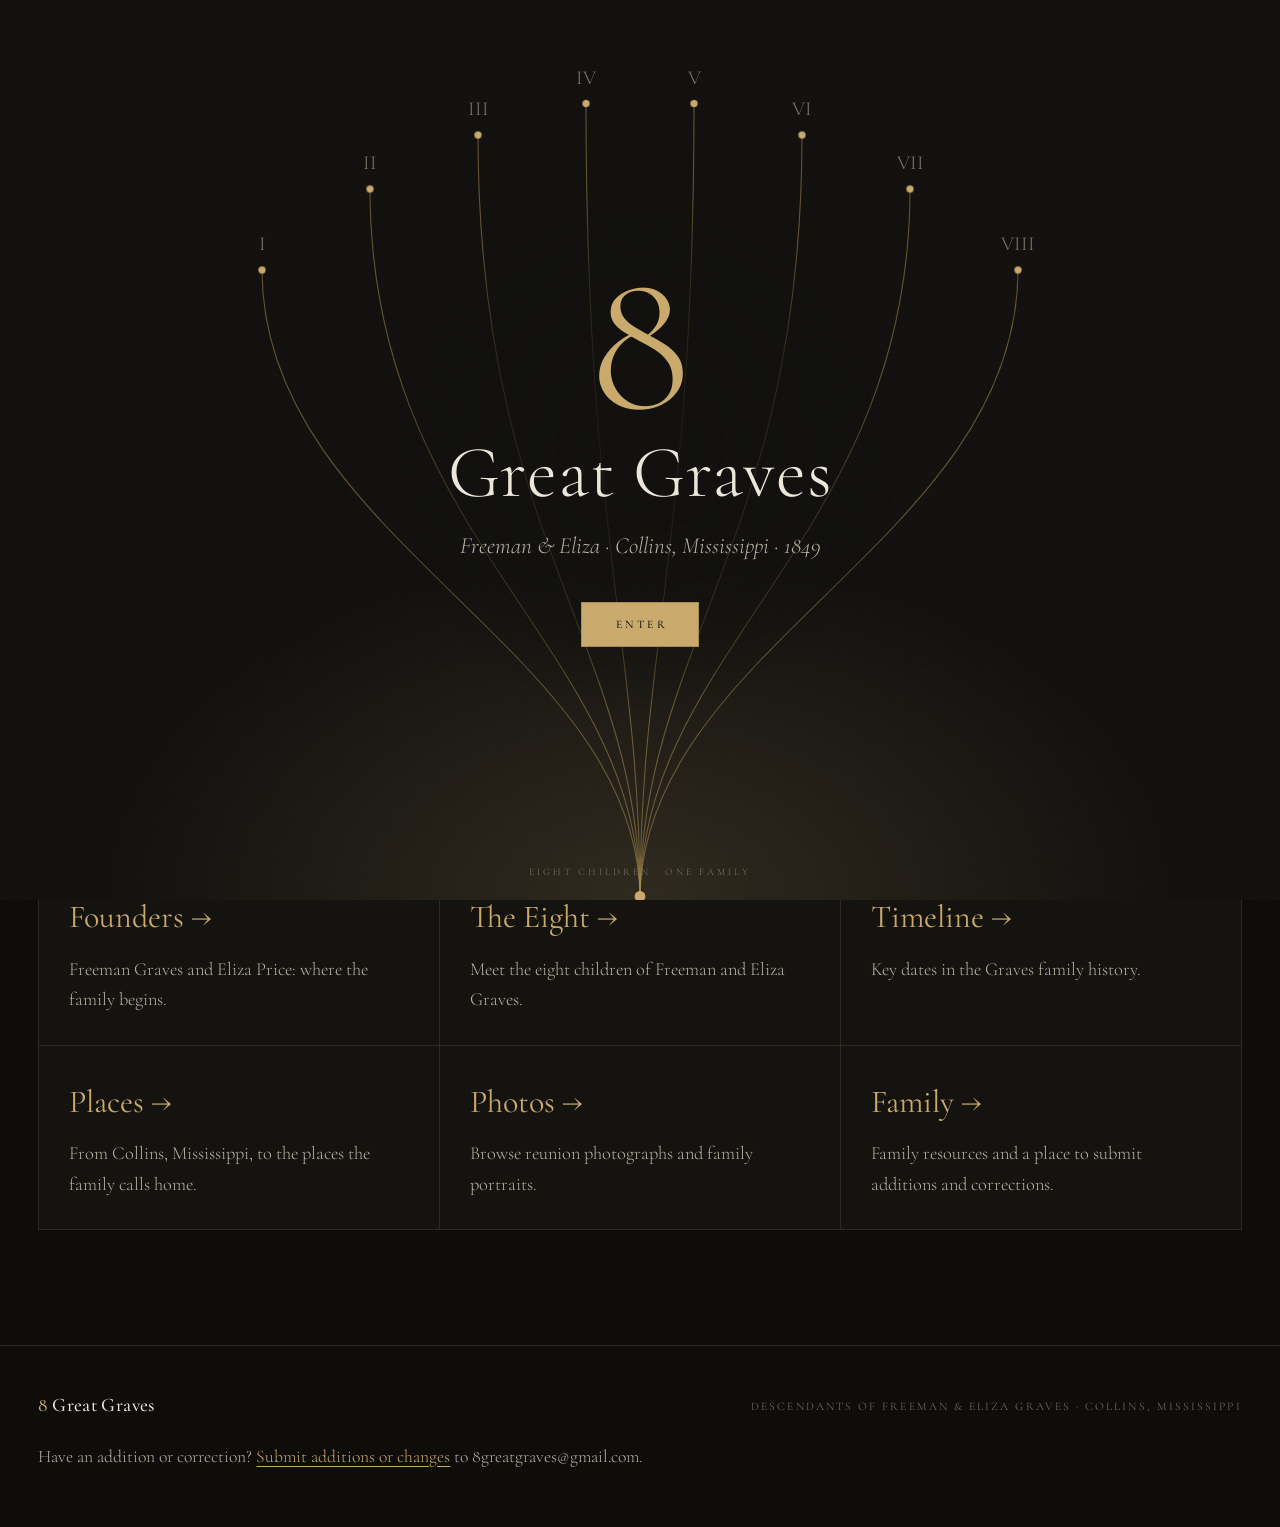
==== index.html @ 24c2b715 "Split family site into seven pages with shared styling and navigation Preserve splash on home, photo" ====
<!doctype html>
<html lang="en">
<head>
<meta charset="utf-8">
<meta name="viewport" content="width=device-width, initial-scale=1, viewport-fit=cover">
<title>The 8 Great Graves</title>
<meta name="description" content="The family of Freeman Graves and Eliza Price of Collins, Mississippi, and their eight children: the 8 Great Graves.">
<meta property="og:title" content="The 8 Great Graves">
<meta property="og:description" content="The family of Freeman Graves and Eliza Price of Collins, Mississippi, and their eight children.">
<meta property="og:url" content="https://8greatgraves.com/">
<meta property="og:type" content="website">
<link rel="canonical" href="https://8greatgraves.com/">
<link rel="icon" type="image/svg+xml" href="data:image/svg+xml,%3Csvg xmlns='http://www.w3.org/2000/svg' viewBox='0 0 64 64'%3E%3Ctext x='32' y='54' font-family='Georgia,serif' font-size='60' text-anchor='middle' fill='black'%3E8%3C/text%3E%3C/svg%3E">
<link rel="preconnect" href="https://fonts.googleapis.com">
<link rel="preconnect" href="https://fonts.gstatic.com" crossorigin>
<link href="https://fonts.googleapis.com/css2?family=Cormorant+Garamond:ital,wght@0,300;0,400;0,500;0,600;1,300;1,400&display=swap" rel="stylesheet">
<script>(function(){var routes={"founders":"founders.html","eight":"eight.html","timeline":"timeline.html","places":"places.html","photos":"photos.html","next":"family.html"},id=location.hash.slice(1),target=routes[id]||(/^c[1-8]$/.test(id)?'eight.html'+location.hash:null);if(target){location.replace(target);return}var r=document.documentElement;r.classList.add('js');var show=!location.hash;try{if(sessionStorage.getItem('8gg-splash'))show=false}catch(e){}if(/[?&]splash/.test(location.search))show=true;if(show)r.classList.add('splash-on')})();</script>
<link rel="stylesheet" href="assets/site.css">
</head><body><a class="skip-link" href="#content">Skip to content</a><div class="splash" id="splash" aria-label="Welcome">
  <svg class="branches" viewBox="0 0 1000 1000" preserveAspectRatio="xMidYMax meet" aria-hidden="true">
    <path pathLength="1" style="animation-delay:0.15s" d="M500 1000C500 720 80 600 80 300"/><circle cx="80" cy="300" r="4" style="animation-delay:1.65s"/><text x="80" y="278" style="animation-delay:1.75s">I</text><path pathLength="1" style="animation-delay:0.24s" d="M500 1000C500 720 200 600 200 210"/><circle cx="200" cy="210" r="4" style="animation-delay:1.74s"/><text x="200" y="188" style="animation-delay:1.84s">II</text><path pathLength="1" style="animation-delay:0.33s" d="M500 1000C500 720 320 600 320 150"/><circle cx="320" cy="150" r="4" style="animation-delay:1.83s"/><text x="320" y="128" style="animation-delay:1.93s">III</text><path pathLength="1" style="animation-delay:0.42s" d="M500 1000C500 720 440 600 440 115"/><circle cx="440" cy="115" r="4" style="animation-delay:1.92s"/><text x="440" y="93" style="animation-delay:2.02s">IV</text><path pathLength="1" style="animation-delay:0.51s" d="M500 1000C500 720 560 600 560 115"/><circle cx="560" cy="115" r="4" style="animation-delay:2.01s"/><text x="560" y="93" style="animation-delay:2.11s">V</text><path pathLength="1" style="animation-delay:0.60s" d="M500 1000C500 720 680 600 680 150"/><circle cx="680" cy="150" r="4" style="animation-delay:2.10s"/><text x="680" y="128" style="animation-delay:2.20s">VI</text><path pathLength="1" style="animation-delay:0.69s" d="M500 1000C500 720 800 600 800 210"/><circle cx="800" cy="210" r="4" style="animation-delay:2.19s"/><text x="800" y="188" style="animation-delay:2.29s">VII</text><path pathLength="1" style="animation-delay:0.78s" d="M500 1000C500 720 920 600 920 300"/><circle cx="920" cy="300" r="4" style="animation-delay:2.28s"/><text x="920" y="278" style="animation-delay:2.38s">VIII</text>
    <circle class="root" cx="500" cy="996" r="6"/>
  </svg>
  <div class="splash-inner">
    <span class="num8" aria-hidden="true">8</span>
    <h1>Great Graves</h1>
    <p class="sub">Freeman &amp; Eliza · Collins, Mississippi · 1849</p>
    <button class="enter" id="enter" type="button">Enter</button>
  </div>
  <div class="hint" aria-hidden="true">Eight children · one family</div>
</div>

<nav class="nav" id="nav" aria-label="Main navigation"><div class="wrap"><a href="index.html" class="brand"><b>8</b> Great Graves</a><button type="button" class="menu-btn" id="menuBtn" aria-label="Open menu" aria-controls="menu" aria-expanded="false"><span></span><span></span><span></span></button><ul id="menu"><li><a href="index.html" aria-current="page">Home</a></li><li><a href="founders.html">Founders</a></li><li><a href="eight.html">The Eight</a></li><li><a href="timeline.html">Timeline</a></li><li><a href="places.html">Places</a></li><li><a href="photos.html">Photos</a></li><li><a href="family.html">Family</a></li></ul></div></nav><main id="content"><header class="hero" id="top" tabindex="-1">
  <div class="wrap">
    <div class="reveal">
      <div class="eyebrow">Collins, Mississippi · Since 1849</div>
      <h1>The <em>8</em> Great Graves</h1>
      <p class="lede">One family, eight children, and every generation that followed from Freeman Graves and Eliza Price.</p>
      <div class="meta">
        <span><b>8</b> children</span>
        <span><b>58</b> grandchildren on record</span>
        <span><b>9</b> generations</span>
      </div>
    </div>
    <nav class="roll reveal" aria-label="The eight children">
      <div class="eyebrow">The eight, in birth order</div>
      <ol>
        <li><a href="eight.html#c1"><i>I</i><strong>Laura</strong><small>1870</small></a></li>
        <li><a href="eight.html#c2"><i>II</i><strong>John Freeman</strong><small>1875</small></a></li>
        <li><a href="eight.html#c3"><i>III</i><strong>Polly</strong><small>1877</small></a></li>
        <li><a href="eight.html#c4"><i>IV</i><strong>Shedrick</strong><small>1879</small></a></li>
        <li><a href="eight.html#c5"><i>V</i><strong>William</strong><small>1883</small></a></li>
        <li><a href="eight.html#c6"><i>VI</i><strong>Moses</strong><small>1888</small></a></li>
        <li><a href="eight.html#c7"><i>VII</i><strong>Jasper</strong><small>1891</small></a></li>
        <li><a href="eight.html#c8"><i>VIII</i><strong>Daniel</strong><small>1897</small></a></li>
      </ol>
    </nav>
  </div>
  <a href="founders.html" class="scroll-cue">Meet the founders</a>
</header><section class="home-links"><div class="wrap"><div class="home-grid"><a class="home-card" href="founders.html"><h2>Founders &rarr;</h2><p>Freeman Graves and Eliza Price: where the family begins.</p></a><a class="home-card" href="eight.html"><h2>The Eight &rarr;</h2><p>Meet the eight children of Freeman and Eliza Graves.</p></a><a class="home-card" href="timeline.html"><h2>Timeline &rarr;</h2><p>Key dates in the Graves family history.</p></a><a class="home-card" href="places.html"><h2>Places &rarr;</h2><p>From Collins, Mississippi, to the places the family calls home.</p></a><a class="home-card" href="photos.html"><h2>Photos &rarr;</h2><p>Browse reunion photographs and family portraits.</p></a><a class="home-card" href="family.html"><h2>Family &rarr;</h2><p>Family resources and a place to submit additions and corrections.</p></a></div></div></section></main><footer>
  <div class="wrap">
    <a href="index.html" class="brand"><b>8</b> Great Graves</a>
    <small>Descendants of Freeman &amp; Eliza Graves · Collins, Mississippi</small>
    <p class="family-contact">Have an addition or correction? <a href="mailto:8greatgraves@gmail.com?subject=8%20Great%20Graves%20%E2%80%94%20Addition%20or%20Correction">Submit additions or changes</a> to 8greatgraves@gmail.com.</p>
  </div>
</footer><script src="assets/site.js"></script></body></html>
---- assets/site.css ----
:root{
  --bg:#0e0d0b;
  --bg-2:#15130f;
  --panel:#1a1814;
  --ink:#ece6da;
  --ink-2:#b9b1a2;
  --ink-3:#7f786b;
  --rule:#2e2a23;
  --gold:#c9a96a;
  --gold-2:#a88a4f;
  --serif:"Cormorant Garamond",Georgia,"Times New Roman",serif;
  --sans:var(--serif);
  --gutter:clamp(16px,5vw,64px);
  --max:1600px;
  color-scheme:dark;
}
*{box-sizing:border-box;margin:0;padding:0}
html{scroll-behavior:smooth;-webkit-text-size-adjust:100%}
body{background:var(--bg);color:var(--ink);font-family:var(--sans);font-weight:300;line-height:1.65;overflow-x:hidden;-webkit-font-smoothing:antialiased}
body::before{content:"";position:fixed;inset:0;pointer-events:none;z-index:50;opacity:.07;
  background-image:url("data:image/svg+xml,%3Csvg xmlns='http://www.w3.org/2000/svg' width='160' height='160'%3E%3Cfilter id='n'%3E%3CfeTurbulence type='fractalNoise' baseFrequency='.9' numOctaves='3' stitchTiles='stitch'/%3E%3CfeColorMatrix values='0 0 0 0 1 0 0 0 0 1 0 0 0 0 1 0 0 0 .6 0'/%3E%3C/filter%3E%3Crect width='100%25' height='100%25' filter='url(%23n)'/%3E%3C/svg%3E")}
button,input,select,textarea{font-family:inherit}
a{color:inherit}
.wrap{max-width:var(--max);margin:0 auto;padding-left:max(var(--gutter),env(safe-area-inset-left,0px));padding-right:max(var(--gutter),env(safe-area-inset-right,0px))}
.eyebrow{font-family:var(--sans);font-size:.72rem;letter-spacing:.28em;text-transform:uppercase;color:var(--gold);font-weight:500}
.rule{height:1px;background:var(--rule);border:0}

@media (min-width:1001px){:root{--gutter:clamp(24px,3vw,48px)}}

/* splash */
.splash{position:fixed;inset:0;z-index:45;background:var(--bg);display:none;place-items:center;text-align:center;overflow:hidden;padding:24px max(var(--gutter),env(safe-area-inset-left,0px))}
.splash-on .splash{display:grid}
.splash-on body{overflow:hidden}
.splash::before{content:"";position:absolute;inset:0;background:radial-gradient(ellipse 60% 55% at 50% 100%,rgba(201,169,106,.16),transparent 70%);pointer-events:none}
.splash.leaving{transform:translateY(-100%);transition:transform 1s cubic-bezier(.7,0,.2,1)}
.branches{position:absolute;inset:0;width:100%;height:100%}
.branches path{fill:none;stroke:var(--gold-2);stroke-width:1.2;opacity:.55;stroke-dasharray:1;stroke-dashoffset:1;animation:draw 1.8s cubic-bezier(.4,0,.2,1) forwards}
.branches circle{fill:var(--gold);opacity:0;animation:fade .6s ease forwards}
.branches text{fill:var(--ink-3);font-family:var(--serif);font-size:22px;text-anchor:middle;opacity:0;animation:fade .8s ease forwards}
.branches .root{fill:var(--gold);opacity:1;animation:none}
@keyframes draw{to{stroke-dashoffset:0}}
@keyframes fade{to{opacity:1}}
.splash-inner{position:relative;z-index:1;padding:clamp(28px,6vw,64px);background:radial-gradient(closest-side,rgba(14,13,11,.92),rgba(14,13,11,.6) 70%,transparent);opacity:0;animation:fade 1.2s ease .5s forwards}
.splash .num8{display:block;font-family:var(--serif);font-weight:300;font-size:clamp(7rem,22vw,13rem);line-height:.85;color:var(--gold)}
.splash h1{font-family:var(--serif);font-weight:300;font-size:clamp(2.4rem,7vw,4.6rem);line-height:1;letter-spacing:.01em;margin:6px 0 18px}
.splash .sub{font-family:var(--serif);font-style:italic;font-size:clamp(1.15rem,2.4vw,1.45rem);color:var(--ink-2)}
.enter{margin-top:36px;background:none;border:1px solid var(--gold-2);color:var(--gold);font:500 .72rem/1 var(--sans);letter-spacing:.3em;text-transform:uppercase;padding:16px 30px 16px 34px;cursor:pointer;transition:background .25s,color .25s}
.enter:hover,.enter:focus-visible{background:var(--gold);color:var(--bg);outline:none}
@media (max-aspect-ratio:4/5){.splash-inner{align-self:start;margin-top:clamp(40px,11vh,120px)}}
.splash .hint{position:absolute;left:0;right:0;bottom:calc(20px + env(safe-area-inset-bottom,0px));z-index:1;font-size:.62rem;letter-spacing:.3em;text-transform:uppercase;color:var(--ink-3);opacity:0;animation:fade 1s ease 2.2s forwards}

/* nav */
.nav{position:fixed;top:0;left:0;right:0;z-index:40;padding-top:env(safe-area-inset-top,0px);transition:background .3s,border-color .3s;border-bottom:1px solid transparent}
.nav.scrolled{background:rgba(14,13,11,.92);backdrop-filter:blur(8px);-webkit-backdrop-filter:blur(8px);border-bottom-color:var(--rule)}
.nav .wrap{display:flex;align-items:center;justify-content:space-between;height:64px}
.brand{font-family:var(--serif);font-size:1.35rem;font-weight:500;text-decoration:none;letter-spacing:.02em}
.brand b{color:var(--gold);font-weight:500}
.nav ul{display:flex;gap:28px;list-style:none}
.nav ul a{text-decoration:none;font-size:.74rem;letter-spacing:.2em;text-transform:uppercase;color:var(--ink-2);transition:color .2s}
.nav ul a:hover{color:var(--gold)}
.menu-btn{display:none;background:none;border:0;color:var(--ink);cursor:pointer;width:44px;height:44px;margin-right:-10px}
.menu-btn span{display:block;width:22px;height:1px;background:var(--ink);margin:6px auto;transition:transform .3s,opacity .3s}
.nav.open .menu-btn span:nth-child(1){transform:translateY(7px) rotate(45deg)}
.nav.open .menu-btn span:nth-child(2){opacity:0}
.nav.open .menu-btn span:nth-child(3){transform:translateY(-7px) rotate(-45deg)}

/* hero */
.hero{min-height:clamp(600px,92vh,920px);min-height:clamp(600px,92svh,920px);display:flex;align-items:center;position:relative;overflow:hidden;padding:120px 0 90px}
.hero::after{content:"";position:absolute;inset:0;background:radial-gradient(ellipse 60% 70% at 78% 50%,rgba(201,169,106,.09),transparent 70%);pointer-events:none}
.hero .wrap{position:relative;z-index:1;width:100%;display:grid;grid-template-columns:1.25fr 1fr;gap:clamp(40px,7vw,110px);align-items:center}
.hero h1{font-family:var(--serif);font-weight:300;font-size:clamp(3.2rem,8.6vw,7.6rem);line-height:.95;letter-spacing:-.01em;margin:22px 0 28px;max-width:11ch}
.hero h1 em{font-style:italic;color:var(--gold)}
.hero p.lede{font-family:var(--serif);font-size:clamp(1.25rem,2.4vw,1.7rem);font-weight:300;color:var(--ink-2);max-width:32ch;line-height:1.35}
.hero:focus{outline:none}
.hero .meta{display:flex;flex-wrap:wrap;gap:12px 28px;margin-top:44px;font-size:.74rem;letter-spacing:.16em;text-transform:uppercase;color:var(--ink-3)}
.hero .meta span b{color:var(--ink);font-weight:500}
.roll{border-left:1px solid var(--rule);padding-left:clamp(24px,3vw,40px)}
.roll .eyebrow{color:var(--ink-3);margin-bottom:14px}
.roll ol{list-style:none}
.roll a{display:grid;grid-template-columns:3.2em 1fr auto;align-items:baseline;gap:8px;padding:11px 0;border-bottom:1px solid var(--rule);text-decoration:none;transition:color .2s,padding .25s}
.roll li:last-child a{border-bottom:0}
.roll a:hover{color:var(--gold);padding-left:6px}
.roll i{font-family:var(--serif);font-style:normal;color:var(--gold);font-size:1.15rem}
.roll strong{font-family:var(--serif);font-weight:400;font-size:1.4rem;line-height:1.2}
.roll small{font-size:.74rem;letter-spacing:.12em;color:var(--ink-3)}
.scroll-cue{position:absolute;left:50%;bottom:24px;transform:translateX(-50%);z-index:1;font-size:.66rem;letter-spacing:.3em;text-transform:uppercase;color:var(--ink-3);text-decoration:none;display:flex;flex-direction:column;align-items:center;gap:10px}
.scroll-cue::after{content:"";width:1px;height:32px;background:linear-gradient(var(--gold),transparent)}

section{padding:clamp(72px,9vw,124px) 0;scroll-margin-top:40px}
.sec-head{display:grid;grid-template-columns:1fr 1fr;gap:20px clamp(32px,6vw,90px);margin-bottom:clamp(40px,5vw,64px);align-items:end;padding-bottom:clamp(24px,3vw,36px);border-bottom:1px solid var(--rule)}
.sec-head .eyebrow{margin-bottom:16px}
.sec-head h2{font-family:var(--serif);font-weight:300;font-size:clamp(2.4rem,5.4vw,4.2rem);line-height:1}
.sec-head h2 em{color:var(--gold)}
.sec-head p{color:var(--ink-2);max-width:46ch;font-family:var(--serif);font-size:1.3rem;line-height:1.45}

/* founders */
.founders{background:var(--bg-2);border-top:1px solid var(--rule);border-bottom:1px solid var(--rule)}
.pair{display:grid;grid-template-columns:1fr auto 1fr;gap:clamp(20px,4vw,56px);align-items:center}
.person{text-align:center;padding:clamp(28px,4vw,48px) 12px}
.person .role{font-size:.7rem;letter-spacing:.26em;text-transform:uppercase;color:var(--ink-3)}
.person h3{font-family:var(--serif);font-weight:400;font-size:clamp(2.4rem,5vw,3.8rem);line-height:1.05;margin:14px 0 10px}
.person .dates{font-family:var(--serif);font-style:italic;font-size:1.2rem;color:var(--gold)}
.person .place{font-size:.88rem;color:var(--ink-2);margin-top:6px}
.amp{font-family:var(--serif);font-style:italic;font-weight:300;font-size:clamp(3rem,7vw,6rem);color:var(--gold-2);line-height:1}

/* the eight */
.grid8{display:grid;grid-template-columns:repeat(4,1fr);border-top:1px solid var(--rule);border-left:1px solid var(--rule)}
.card{scroll-margin-top:90px;border-right:1px solid var(--rule);border-bottom:1px solid var(--rule);padding:30px 26px 32px;position:relative;min-height:300px;display:flex;flex-direction:column;transition:background .3s}
.card:hover,.card:target{background:var(--panel)}
.card .num{font-family:var(--serif);font-weight:300;font-size:3.6rem;line-height:1;color:var(--gold);opacity:.85}
.card .numname{font-size:.66rem;letter-spacing:.26em;text-transform:uppercase;color:var(--ink-3);margin-top:6px}
.card h3{font-family:var(--serif);font-weight:500;font-size:1.9rem;line-height:1.1;margin:22px 0 4px}
.card .aka{font-family:var(--serif);font-style:italic;color:var(--ink-2);font-size:1.1rem;min-height:1.4em}
.card dl{margin-top:auto;padding-top:22px;font-size:.84rem;display:grid;grid-template-columns:auto 1fr;gap:6px 14px}
.card dt{color:var(--ink-3);text-transform:uppercase;letter-spacing:.14em;font-size:.66rem;padding-top:3px}
.card dd{color:var(--ink-2)}
.card .kids{position:absolute;top:30px;right:26px;text-align:right}
.card .kids b{display:block;font-family:var(--serif);font-weight:400;font-size:1.7rem;line-height:1;color:var(--ink)}
.card .kids span{font-size:.6rem;letter-spacing:.2em;text-transform:uppercase;color:var(--ink-3)}
.src{margin-top:22px;font-size:.78rem;color:var(--ink-3)}

/* timeline */
.timeline{background:var(--bg-2);border-top:1px solid var(--rule);border-bottom:1px solid var(--rule)}
.tl{position:relative;display:grid;grid-template-columns:repeat(6,1fr);gap:0}
.tl::before{content:"";position:absolute;left:0;right:0;top:26px;height:1px;background:linear-gradient(90deg,transparent,var(--gold-2) 8%,var(--gold-2) 92%,transparent)}
.tl li{list-style:none;padding:0 14px 0 0;position:relative}
.tl li::before{content:"";display:block;width:11px;height:11px;border-radius:50%;background:var(--bg-2);border:1px solid var(--gold);margin:21px 0 22px}
.tl .yr{font-family:var(--serif);font-size:2.2rem;font-weight:400;line-height:1}
.tl .ev{color:var(--ink-2);font-size:.9rem;margin-top:8px;max-width:22ch}

/* places */
.places .cols{display:grid;grid-template-columns:1.1fr 1fr;gap:clamp(36px,6vw,90px);align-items:start}
.places .lead{position:sticky;top:110px}
.places .lead p{color:var(--ink-2);margin-top:22px;max-width:40ch}
.places blockquote{font-family:var(--serif);font-weight:300;font-size:clamp(1.8rem,3.6vw,2.8rem);line-height:1.2}
.places blockquote em{color:var(--gold)}
.cities{list-style:none;border-top:1px solid var(--rule)}
.cities li{display:flex;justify-content:space-between;gap:16px;padding:16px 0;border-bottom:1px solid var(--rule);font-family:var(--serif);font-size:1.45rem}
.cities li span{font-family:var(--sans);font-size:.72rem;letter-spacing:.18em;text-transform:uppercase;color:var(--ink-3);align-self:center;text-align:right}
.cities li.home{color:var(--gold)}

/* photos */
.photos{background:var(--bg-2);border-top:1px solid var(--rule);border-bottom:1px solid var(--rule)}
.tabs{display:flex;gap:4px;margin-bottom:28px;border-bottom:1px solid var(--rule);overflow-x:auto;scrollbar-width:none}
.tab{background:none;border:0;border-bottom:1px solid transparent;margin-bottom:-1px;color:var(--ink-3);font:500 .74rem/1 var(--sans);letter-spacing:.2em;text-transform:uppercase;padding:16px 18px 18px 0;margin-right:22px;cursor:pointer;white-space:nowrap;transition:color .2s,border-color .2s}
.tab:hover{color:var(--ink)}
.tab[aria-selected="true"]{color:var(--gold);border-bottom-color:var(--gold)}
.tab b{font-family:var(--serif);font-weight:400;font-size:1.05rem;letter-spacing:0;margin-left:8px;color:var(--ink-2)}
.album-head{display:flex;justify-content:space-between;align-items:baseline;gap:20px;flex-wrap:wrap;margin-bottom:18px}
.album-head h3{font-family:var(--serif);font-weight:400;font-size:clamp(1.8rem,3vw,2.4rem);line-height:1.1}
.album-head p{color:var(--ink-3);font-size:.86rem}
.gallery{display:flex;flex-wrap:wrap;gap:6px}
.gallery::after{content:"";flex-grow:9999}
.gallery a{--r:1.5;flex:var(--r) 1 calc(var(--r) * 190px);position:relative;display:block;background:var(--panel);overflow:hidden;cursor:zoom-in}
.gallery img{display:block;width:100%;height:auto;aspect-ratio:var(--r);object-fit:cover;transition:transform .6s ease,opacity .4s;opacity:0}
.gallery img.ok{opacity:1}
.gallery a:hover img{transform:scale(1.035)}
.gallery a:focus-visible{outline:1px solid var(--gold);outline-offset:2px}
.gallery .cap{position:absolute;left:0;right:0;bottom:0;padding:28px 10px 8px;font-size:.74rem;line-height:1.3;color:#f3eee4;background:linear-gradient(transparent,rgba(8,7,6,.85));display:-webkit-box;-webkit-line-clamp:2;-webkit-box-orient:vertical;overflow:hidden;pointer-events:none}
.lb figure{flex-direction:column;gap:14px}
.lb figcaption{font-family:var(--serif);font-size:1.2rem;color:var(--ink-2);text-align:center;max-width:60ch;min-height:1.4em}
.more{display:block;margin:30px auto 0;background:none;border:1px solid var(--gold-2);color:var(--gold);font:500 .7rem/1 var(--sans);letter-spacing:.26em;text-transform:uppercase;padding:15px 26px;cursor:pointer;transition:background .2s,color .2s}
.more:hover{background:var(--gold);color:var(--bg)}
.empty{border:1px dashed var(--rule);padding:clamp(36px,6vw,72px);text-align:center}
.empty h3{font-family:var(--serif);font-weight:400;font-size:clamp(1.8rem,3.4vw,2.6rem);line-height:1.1}
.empty p{color:var(--ink-2);max-width:48ch;margin:14px auto 0}
.lb{position:fixed;inset:0;z-index:60;background:#080706;display:none;flex-direction:column;align-items:center;justify-content:center;padding:56px 16px 64px;touch-action:pan-y}
.lb.open{display:flex}
.lb figure{max-width:100%;max-height:100%;display:flex;align-items:center;justify-content:center;flex:1;min-height:0}
.lb img{max-width:min(100%,1600px);max-height:calc(100vh - 180px);max-height:calc(100svh - 180px);object-fit:contain;box-shadow:0 20px 80px rgba(0,0,0,.6)}
.lb .bar{position:absolute;top:0;left:0;right:0;display:flex;justify-content:space-between;align-items:center;padding:14px max(var(--gutter),env(safe-area-inset-left,0px));padding-top:max(14px,env(safe-area-inset-top,0px));font-size:.72rem;letter-spacing:.22em;text-transform:uppercase;color:var(--ink-3)}
.lb button{background:none;border:0;color:var(--ink);cursor:pointer;font:300 1.6rem/1 var(--sans);width:48px;height:48px;display:grid;place-items:center;transition:color .2s}
.lb button:hover{color:var(--gold)}
.lb .prev,.lb .next{position:absolute;top:50%;transform:translateY(-50%);font-family:var(--serif);font-size:3rem}
.lb .prev{left:max(8px,env(safe-area-inset-left,0px))}.lb .next{right:max(8px,env(safe-area-inset-right,0px))}
.lb-open body{overflow:hidden}

/* next */
.next .tiles{display:grid;grid-template-columns:1fr 1fr;gap:1px;background:var(--rule);border:1px solid var(--rule)}
.tile{background:var(--bg);padding:clamp(30px,5vw,56px);display:flex;flex-direction:column;align-items:flex-start}
.tile .eyebrow{color:var(--ink-3)}
.tile h3{font-family:var(--serif);font-weight:400;font-size:clamp(2rem,3.6vw,2.8rem);margin:14px 0 12px;line-height:1.05}
.tile p{color:var(--ink-2);max-width:42ch;margin-bottom:28px}
.tile .stat{margin-bottom:32px}
.tile .stat{display:flex;gap:36px;margin-top:0}
.tile .stat b{display:block;font-family:var(--serif);font-weight:300;font-size:2.8rem;line-height:1;color:var(--gold)}
.tile .stat span{font-size:.66rem;letter-spacing:.2em;text-transform:uppercase;color:var(--ink-3)}
.pill{display:inline-block;margin-top:auto;font-size:.68rem;letter-spacing:.24em;text-transform:uppercase;border:1px solid var(--gold-2);color:var(--gold);padding:9px 16px}

footer{border-top:1px solid var(--rule);padding:44px 0 56px}
footer .wrap{display:flex;justify-content:space-between;align-items:center;gap:20px;flex-wrap:wrap}
.family-contact{flex-basis:100%;font-size:1.1rem;color:var(--ink-2)}
.family-contact a{color:var(--gold);text-underline-offset:4px}
.family-contact a:hover{color:var(--ink)}
footer .brand{font-size:1.2rem}
footer small{font-size:.72rem;letter-spacing:.18em;text-transform:uppercase;color:var(--ink-3)}

.js .reveal{transform:translateY(16px);transition:transform .9s ease}
.js .reveal.in{transform:none}
@media (prefers-reduced-motion:reduce){
.js .reveal{transform:none;transition:none}html{scroll-behavior:auto}
.branches *,.splash-inner,.splash .hint{animation:none!important;opacity:1!important;stroke-dashoffset:0!important}
.branches path{opacity:.55!important}.splash.leaving{transition:none}
}

@media (max-width:1000px){
  .hero .wrap{grid-template-columns:1fr}
  .roll{border-left:0;padding-left:0;border-top:1px solid var(--rule);padding-top:22px}
  .roll ol{display:grid;grid-template-columns:1fr 1fr;column-gap:32px}
  .roll li:nth-last-child(2) a{border-bottom:0}
  .scroll-cue{display:none}
  .grid8{grid-template-columns:repeat(2,1fr)}
  .tl{grid-template-columns:repeat(3,1fr);row-gap:30px}
  .tl::before{display:none}
}
@media (max-width:760px){
  .nav ul{position:fixed;top:calc(64px + env(safe-area-inset-top,0px));left:0;right:0;flex-direction:column;gap:0;background:rgba(14,13,11,.98);border-bottom:1px solid var(--rule);max-height:0;overflow:hidden;transition:max-height .35s ease}
  .nav.open ul{max-height:400px}
  .nav ul li a{display:block;padding:16px var(--gutter);border-top:1px solid var(--rule)}
  .nav.open{background:rgba(14,13,11,.98)}
  .menu-btn{display:block}
  .sec-head{grid-template-columns:1fr;gap:16px}
  .pair{grid-template-columns:1fr;gap:0}
  .amp{text-align:center;margin:-8px 0}
  .places .cols{grid-template-columns:1fr}
  .places .lead{position:static}
  .next .tiles{grid-template-columns:1fr}
}
@media (max-width:520px){
  .grid8{grid-template-columns:1fr}
  .card{min-height:0}
  .tl{grid-template-columns:repeat(2,1fr)}
  .hero .meta{gap:10px 24px}
  .roll ol{grid-template-columns:1fr}
  .roll li:nth-last-child(2) a{border-bottom:1px solid var(--rule)}
}

.nav a[aria-current="page"]{color:var(--gold);text-decoration:underline;text-underline-offset:7px}
.skip-link{position:fixed;top:-100px;left:16px;z-index:100;background:var(--gold);color:var(--bg);padding:10px 18px}
.skip-link:focus{top:12px}
.page-main{min-height:calc(100svh - 180px);padding-top:64px}
.page-main>section{min-height:55vh;border-top:0}
.page-main .sec-head h1{font-family:var(--serif);font-weight:300;font-size:clamp(2.4rem,5.4vw,4.2rem);line-height:1}
.page-main .sec-head h1 em{color:var(--gold)}
.page-main .places .lead{position:static}
.page-main .places .sec-head{grid-template-columns:1fr}
.home-links{padding-top:32px}
.home-grid{display:grid;grid-template-columns:repeat(3,1fr);gap:1px;background:var(--rule);border:1px solid var(--rule)}
.home-card{display:block;background:var(--bg-2);padding:30px;text-decoration:none}
.home-card h2{font-weight:400;font-size:2rem;color:var(--gold);margin-bottom:10px}
.home-card p{color:var(--ink-2);font-size:1.15rem}
.home-card:hover{background:var(--panel)}
@media(max-width:1000px){.nav ul{gap:16px}.nav ul a{letter-spacing:.1em}}
@media(max-width:760px){.home-grid{grid-template-columns:1fr}}
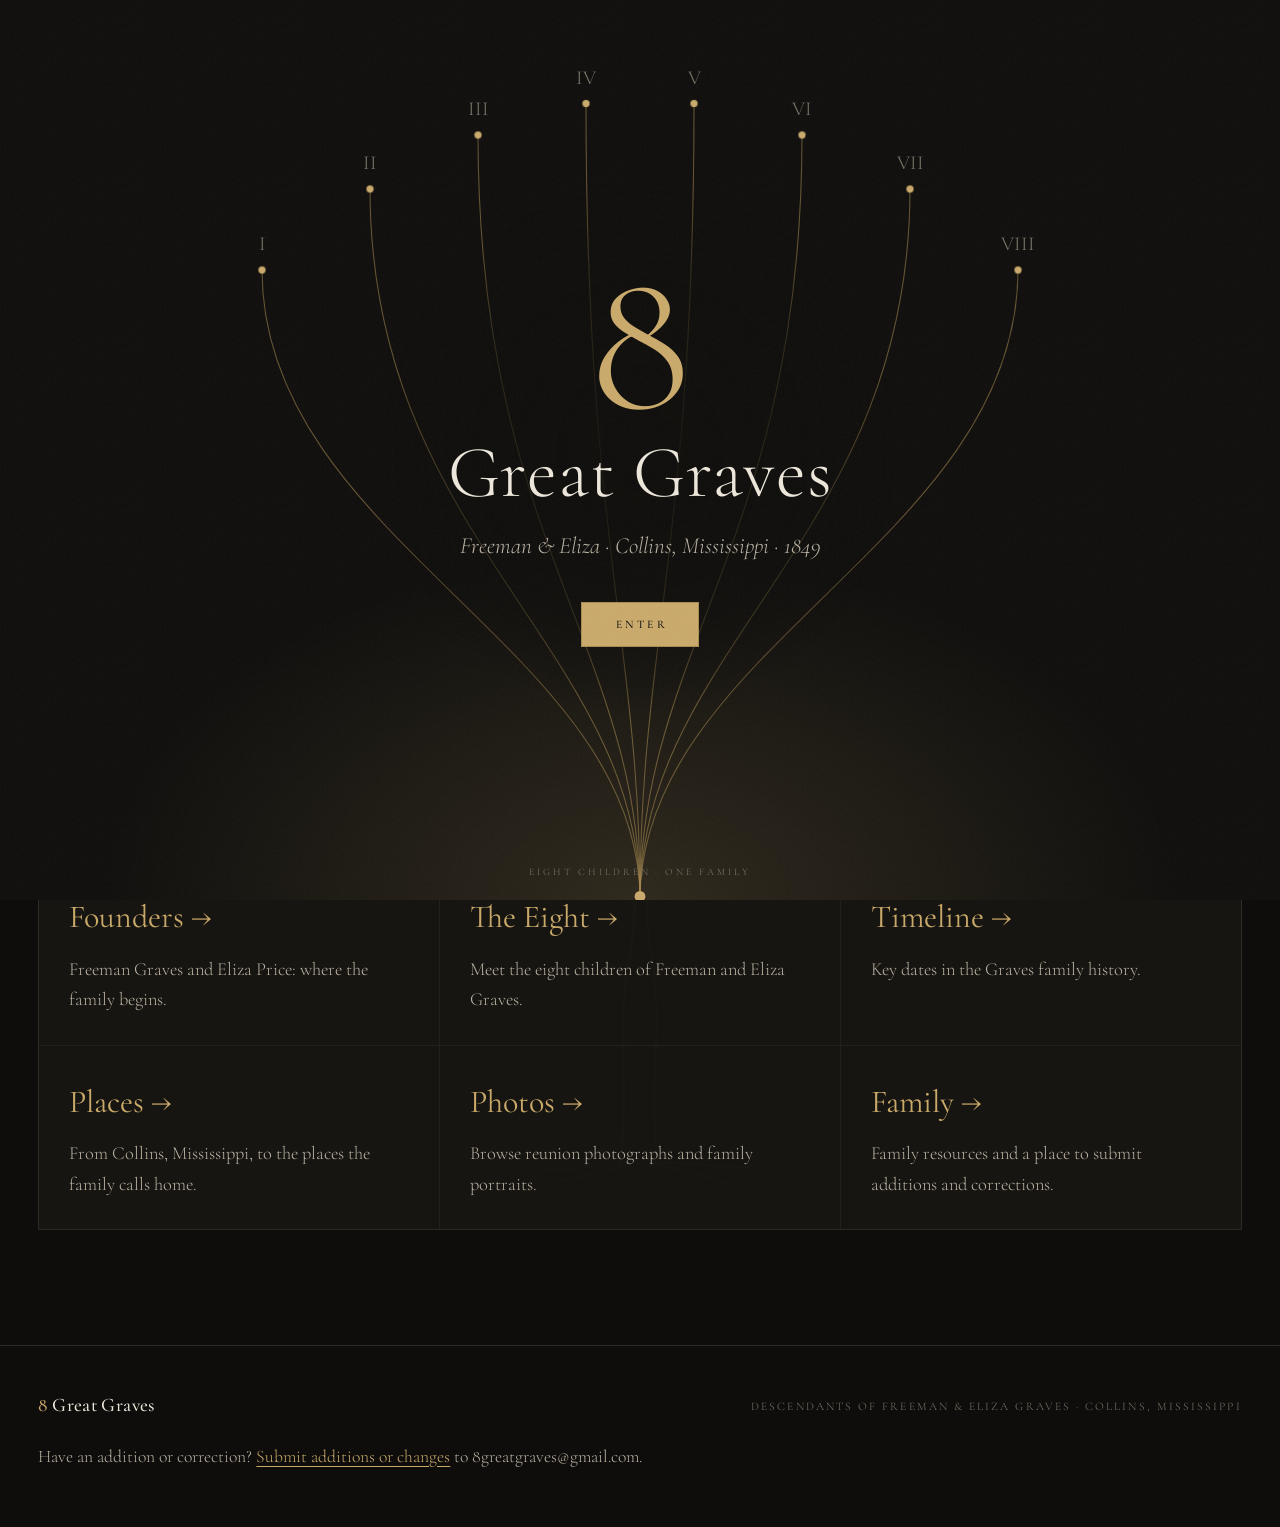
==== commit 558dd905: "Add a minimal hand-drawn family tree backdrop to the home page" ====
--- a/index.html
+++ b/index.html
@@ -16,7 +16,7 @@
 <link href="https://fonts.googleapis.com/css2?family=Cormorant+Garamond:ital,wght@0,300;0,400;0,500;0,600;1,300;1,400&display=swap" rel="stylesheet">
 <script>(function(){var routes={"founders":"founders.html","eight":"eight.html","timeline":"timeline.html","places":"places.html","photos":"photos.html","next":"family.html"},id=location.hash.slice(1),target=routes[id]||(/^c[1-8]$/.test(id)?'eight.html'+location.hash:null);if(target){location.replace(target);return}var r=document.documentElement;r.classList.add('js');var show=!location.hash;try{if(sessionStorage.getItem('8gg-splash'))show=false}catch(e){}if(/[?&]splash/.test(location.search))show=true;if(show)r.classList.add('splash-on')})();</script>
 <link rel="stylesheet" href="assets/site.css">
-</head><body><a class="skip-link" href="#content">Skip to content</a><div class="splash" id="splash" aria-label="Welcome">
+</head><body class="home-page"><a class="skip-link" href="#content">Skip to content</a><div class="splash" id="splash" aria-label="Welcome">
   <svg class="branches" viewBox="0 0 1000 1000" preserveAspectRatio="xMidYMax meet" aria-hidden="true">
     <path pathLength="1" style="animation-delay:0.15s" d="M500 1000C500 720 80 600 80 300"/><circle cx="80" cy="300" r="4" style="animation-delay:1.65s"/><text x="80" y="278" style="animation-delay:1.75s">I</text><path pathLength="1" style="animation-delay:0.24s" d="M500 1000C500 720 200 600 200 210"/><circle cx="200" cy="210" r="4" style="animation-delay:1.74s"/><text x="200" y="188" style="animation-delay:1.84s">II</text><path pathLength="1" style="animation-delay:0.33s" d="M500 1000C500 720 320 600 320 150"/><circle cx="320" cy="150" r="4" style="animation-delay:1.83s"/><text x="320" y="128" style="animation-delay:1.93s">III</text><path pathLength="1" style="animation-delay:0.42s" d="M500 1000C500 720 440 600 440 115"/><circle cx="440" cy="115" r="4" style="animation-delay:1.92s"/><text x="440" y="93" style="animation-delay:2.02s">IV</text><path pathLength="1" style="animation-delay:0.51s" d="M500 1000C500 720 560 600 560 115"/><circle cx="560" cy="115" r="4" style="animation-delay:2.01s"/><text x="560" y="93" style="animation-delay:2.11s">V</text><path pathLength="1" style="animation-delay:0.60s" d="M500 1000C500 720 680 600 680 150"/><circle cx="680" cy="150" r="4" style="animation-delay:2.10s"/><text x="680" y="128" style="animation-delay:2.20s">VI</text><path pathLength="1" style="animation-delay:0.69s" d="M500 1000C500 720 800 600 800 210"/><circle cx="800" cy="210" r="4" style="animation-delay:2.19s"/><text x="800" y="188" style="animation-delay:2.29s">VII</text><path pathLength="1" style="animation-delay:0.78s" d="M500 1000C500 720 920 600 920 300"/><circle cx="920" cy="300" r="4" style="animation-delay:2.28s"/><text x="920" y="278" style="animation-delay:2.38s">VIII</text>
     <circle class="root" cx="500" cy="996" r="6"/>
@@ -30,7 +30,28 @@
   <div class="hint" aria-hidden="true">Eight children · one family</div>
 </div>
 
-<nav class="nav" id="nav" aria-label="Main navigation"><div class="wrap"><a href="index.html" class="brand"><b>8</b> Great Graves</a><button type="button" class="menu-btn" id="menuBtn" aria-label="Open menu" aria-controls="menu" aria-expanded="false"><span></span><span></span><span></span></button><ul id="menu"><li><a href="index.html" aria-current="page">Home</a></li><li><a href="founders.html">Founders</a></li><li><a href="eight.html">The Eight</a></li><li><a href="timeline.html">Timeline</a></li><li><a href="places.html">Places</a></li><li><a href="photos.html">Photos</a></li><li><a href="family.html">Family</a></li></ul></div></nav><main id="content"><header class="hero" id="top" tabindex="-1">
+<nav class="nav" id="nav" aria-label="Main navigation"><div class="wrap"><a href="index.html" class="brand"><b>8</b> Great Graves</a><button type="button" class="menu-btn" id="menuBtn" aria-label="Open menu" aria-controls="menu" aria-expanded="false"><span></span><span></span><span></span></button><ul id="menu"><li><a href="index.html" aria-current="page">Home</a></li><li><a href="founders.html">Founders</a></li><li><a href="eight.html">The Eight</a></li><li><a href="timeline.html">Timeline</a></li><li><a href="places.html">Places</a></li><li><a href="photos.html">Photos</a></li><li><a href="family.html">Family</a></li></ul></div></nav><main id="content"><svg class="home-tree" viewBox="0 0 1200 1000" fill="none" xmlns="http://www.w3.org/2000/svg" aria-hidden="true" focusable="false">
+ <g stroke="currentColor" stroke-linecap="round" stroke-linejoin="round">
+  <path d="M581 962 C591 896 577 833 590 767 C603 699 587 646 601 580 C609 537 602 503 611 463" stroke-width="2.2"/>
+  <path d="M617 959 C607 889 623 829 610 763 C600 700 619 644 612 582 C607 541 619 502 611 463" stroke-width="1.8"/>
+  <path d="M595 958 C564 969 546 974 522 976 M607 958 C631 967 660 968 685 981 M586 962 C560 960 536 968 505 965 M617 960 C646 957 671 966 705 963" stroke-width="1.4"/>
+  <path d="M595 744 C546 716 520 668 476 636 C433 606 408 571 363 548 C329 532 311 502 280 483" stroke-width="1.8"/>
+  <path d="M611 708 C655 679 679 632 719 600 C760 568 791 535 827 506 C857 481 879 456 905 424" stroke-width="1.7"/>
+  <path d="M598 640 C550 598 534 549 507 501 C478 451 448 425 432 373 C419 334 391 308 375 270" stroke-width="1.7"/>
+  <path d="M612 594 C651 553 665 514 689 471 C715 428 735 392 741 351 C748 311 770 280 781 240" stroke-width="1.6"/>
+  <path d="M607 543 C580 495 582 456 561 409 C541 365 539 329 520 287 C507 256 497 221 500 187" stroke-width="1.6"/>
+  <path d="M613 487 C635 443 630 403 645 359 C659 319 650 281 660 242 C668 210 665 184 673 154" stroke-width="1.5"/>
+  <path d="M611 465 C598 421 615 381 603 341 C593 304 605 271 596 233 C589 206 600 179 595 151" stroke-width="1.5"/>
+  <path d="M609 391 C629 355 626 325 638 296 C650 268 645 241 650 217" stroke-width="1.3"/>
+  <path d="M476 636 C452 633 425 639 399 625 C378 614 351 615 327 602 M408 574 C403 542 385 525 381 496 M363 548 C333 551 309 539 280 541 M319 514 C315 492 299 476 300 453 M280 483 L254 469" stroke-width="1.2"/>
+  <path d="M719 600 C750 601 773 586 803 585 C827 585 844 573 865 572 M791 535 C793 504 812 487 817 461 M827 506 C860 506 882 486 911 484 M879 456 C878 433 892 411 888 393 M905 424 L925 402" stroke-width="1.2"/>
+  <path d="M507 501 C475 493 458 475 430 470 M469 439 C474 408 457 385 462 360 M432 373 C408 369 386 351 365 349 M407 323 C410 294 395 275 399 250 M375 270 L355 250" stroke-width="1.1"/>
+  <path d="M689 471 C722 459 740 439 768 434 M735 381 C721 358 730 333 719 312 M751 318 C778 309 792 291 815 282 M771 269 C764 247 779 224 775 207 M781 240 L799 218" stroke-width="1.1"/>
+  <path d="M561 409 C542 406 525 388 507 381 M539 336 C549 313 536 290 544 270 M520 287 C499 279 490 260 472 252 M502 228 C512 211 505 192 514 176 M500 187 L489 166" stroke-width="1"/>
+  <path d="M645 359 C668 350 675 329 694 319 M656 286 C641 270 646 251 635 236 M660 242 C682 232 685 213 701 200 M667 193 L654 175 M673 154 L681 133" stroke-width="1"/>
+  <path d="M603 341 C580 328 577 307 558 296 M598 278 C618 258 614 237 627 221 M596 233 C576 221 578 202 562 190 M595 151 L585 132" stroke-width="1"/>
+ </g>
+</svg><header class="hero" id="top" tabindex="-1">
   <div class="wrap">
     <div class="reveal">
       <div class="eyebrow">Collins, Mississippi · Since 1849</div>
--- a/assets/site.css
+++ b/assets/site.css
@@ -253,3 +253,13 @@
 .home-card:hover{background:var(--panel)}
 @media(max-width:1000px){.nav ul{gap:16px}.nav ul a{letter-spacing:.1em}}
 @media(max-width:760px){.home-grid{grid-template-columns:1fr}}
+
+/* A quiet, hand-drawn family tree behind the home page. */
+.home-page main{position:relative;isolation:isolate}
+.home-tree{position:absolute;top:0;left:50%;transform:translateX(-50%);width:min(100%,1600px);height:100%;max-height:1350px;color:var(--gold);opacity:.16;pointer-events:none;z-index:-1}
+.home-tree path{vector-effect:non-scaling-stroke}
+.home-page .hero::after{opacity:.45}
+.home-page .home-grid{background:rgba(46,42,35,.65)}
+.home-page .home-card{background:rgba(21,19,15,.8)}
+.home-page .home-card:hover{background:var(--panel)}
+@media(max-width:760px){.home-tree{top:120px;width:160%;max-width:none;height:1050px;opacity:.12}}
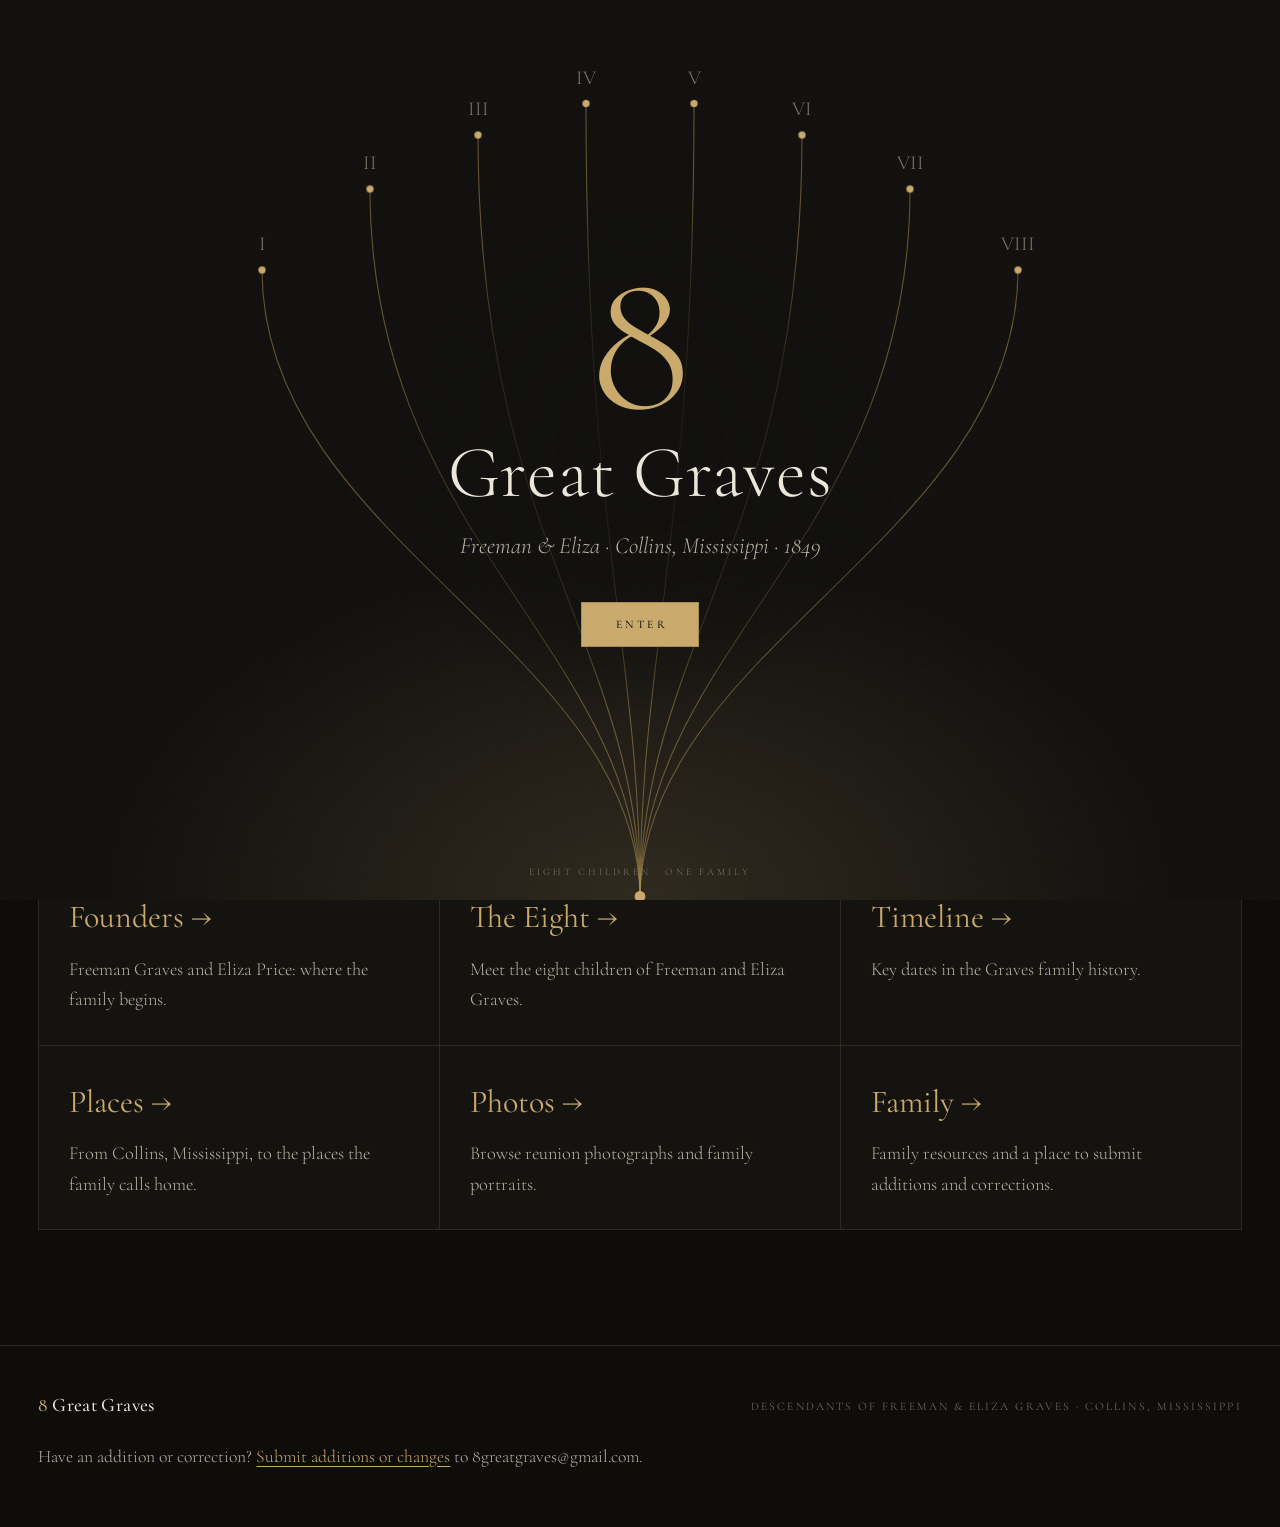
==== commit b2aafbae: "Replace bare tree with leafy oak sketch directly behind home text" ====
--- a/index.html
+++ b/index.html
@@ -30,28 +30,542 @@
   <div class="hint" aria-hidden="true">Eight children · one family</div>
 </div>
 
-<nav class="nav" id="nav" aria-label="Main navigation"><div class="wrap"><a href="index.html" class="brand"><b>8</b> Great Graves</a><button type="button" class="menu-btn" id="menuBtn" aria-label="Open menu" aria-controls="menu" aria-expanded="false"><span></span><span></span><span></span></button><ul id="menu"><li><a href="index.html" aria-current="page">Home</a></li><li><a href="founders.html">Founders</a></li><li><a href="eight.html">The Eight</a></li><li><a href="timeline.html">Timeline</a></li><li><a href="places.html">Places</a></li><li><a href="photos.html">Photos</a></li><li><a href="family.html">Family</a></li></ul></div></nav><main id="content"><svg class="home-tree" viewBox="0 0 1200 1000" fill="none" xmlns="http://www.w3.org/2000/svg" aria-hidden="true" focusable="false">
- <g stroke="currentColor" stroke-linecap="round" stroke-linejoin="round">
-  <path d="M581 962 C591 896 577 833 590 767 C603 699 587 646 601 580 C609 537 602 503 611 463" stroke-width="2.2"/>
-  <path d="M617 959 C607 889 623 829 610 763 C600 700 619 644 612 582 C607 541 619 502 611 463" stroke-width="1.8"/>
-  <path d="M595 958 C564 969 546 974 522 976 M607 958 C631 967 660 968 685 981 M586 962 C560 960 536 968 505 965 M617 960 C646 957 671 966 705 963" stroke-width="1.4"/>
-  <path d="M595 744 C546 716 520 668 476 636 C433 606 408 571 363 548 C329 532 311 502 280 483" stroke-width="1.8"/>
-  <path d="M611 708 C655 679 679 632 719 600 C760 568 791 535 827 506 C857 481 879 456 905 424" stroke-width="1.7"/>
-  <path d="M598 640 C550 598 534 549 507 501 C478 451 448 425 432 373 C419 334 391 308 375 270" stroke-width="1.7"/>
-  <path d="M612 594 C651 553 665 514 689 471 C715 428 735 392 741 351 C748 311 770 280 781 240" stroke-width="1.6"/>
-  <path d="M607 543 C580 495 582 456 561 409 C541 365 539 329 520 287 C507 256 497 221 500 187" stroke-width="1.6"/>
-  <path d="M613 487 C635 443 630 403 645 359 C659 319 650 281 660 242 C668 210 665 184 673 154" stroke-width="1.5"/>
-  <path d="M611 465 C598 421 615 381 603 341 C593 304 605 271 596 233 C589 206 600 179 595 151" stroke-width="1.5"/>
-  <path d="M609 391 C629 355 626 325 638 296 C650 268 645 241 650 217" stroke-width="1.3"/>
-  <path d="M476 636 C452 633 425 639 399 625 C378 614 351 615 327 602 M408 574 C403 542 385 525 381 496 M363 548 C333 551 309 539 280 541 M319 514 C315 492 299 476 300 453 M280 483 L254 469" stroke-width="1.2"/>
-  <path d="M719 600 C750 601 773 586 803 585 C827 585 844 573 865 572 M791 535 C793 504 812 487 817 461 M827 506 C860 506 882 486 911 484 M879 456 C878 433 892 411 888 393 M905 424 L925 402" stroke-width="1.2"/>
-  <path d="M507 501 C475 493 458 475 430 470 M469 439 C474 408 457 385 462 360 M432 373 C408 369 386 351 365 349 M407 323 C410 294 395 275 399 250 M375 270 L355 250" stroke-width="1.1"/>
-  <path d="M689 471 C722 459 740 439 768 434 M735 381 C721 358 730 333 719 312 M751 318 C778 309 792 291 815 282 M771 269 C764 247 779 224 775 207 M781 240 L799 218" stroke-width="1.1"/>
-  <path d="M561 409 C542 406 525 388 507 381 M539 336 C549 313 536 290 544 270 M520 287 C499 279 490 260 472 252 M502 228 C512 211 505 192 514 176 M500 187 L489 166" stroke-width="1"/>
-  <path d="M645 359 C668 350 675 329 694 319 M656 286 C641 270 646 251 635 236 M660 242 C682 232 685 213 701 200 M667 193 L654 175 M673 154 L681 133" stroke-width="1"/>
-  <path d="M603 341 C580 328 577 307 558 296 M598 278 C618 258 614 237 627 221 M596 233 C576 221 578 202 562 190 M595 151 L585 132" stroke-width="1"/>
- </g>
-</svg><header class="hero" id="top" tabindex="-1">
+<nav class="nav" id="nav" aria-label="Main navigation"><div class="wrap"><a href="index.html" class="brand"><b>8</b> Great Graves</a><button type="button" class="menu-btn" id="menuBtn" aria-label="Open menu" aria-controls="menu" aria-expanded="false"><span></span><span></span><span></span></button><ul id="menu"><li><a href="index.html" aria-current="page">Home</a></li><li><a href="founders.html">Founders</a></li><li><a href="eight.html">The Eight</a></li><li><a href="timeline.html">Timeline</a></li><li><a href="places.html">Places</a></li><li><a href="photos.html">Photos</a></li><li><a href="family.html">Family</a></li></ul></div></nav><main id="content"><header class="hero" id="top" tabindex="-1"><svg class="home-tree" viewBox="0 0 1400 1000" fill="none" xmlns="http://www.w3.org/2000/svg" aria-hidden="true" focusable="false">
+<g stroke="currentColor" stroke-linecap="round" stroke-linejoin="round">
+<path d="M549 919C590 897 614 873 618 829C625 776 609 715 620 657L626 611C589 584 559 556 530 519C492 510 453 492 424 468L370 433C414 451 455 469 496 471C460 433 444 392 423 353C458 380 479 426 515 451L568 488C546 435 539 392 530 339C558 376 563 420 589 460L628 510C628 455 613 409 600 366C629 398 638 433 650 471C671 436 681 388 680 343C698 383 693 427 685 463C719 443 749 414 771 375C760 425 735 457 704 484C749 478 785 452 817 422C801 459 771 481 744 499C804 492 863 465 902 433C880 468 848 490 809 507L745 532C715 558 702 586 692 624C679 674 686 726 681 770C678 815 690 853 708 879C722 899 748 909 769 920C735 918 709 910 682 896L665 877C661 898 671 916 688 931C663 923 648 911 640 892C618 919 584 927 549 919Z" stroke-width="2.1" fill="currentColor" fill-opacity=".055"/>
+<path d="M562 928C596 922 615 917 637 903M685 923L735 934M608 932L624 916M718 915L786 927" stroke-width="1.1"/>
+<path d="M637 876C644 824 630 788 642 744C654 702 640 667 653 626C668 581 654 550 650 521M659 856C651 817 667 777 658 745M629 807C622 775 634 742 630 713M670 709C661 682 678 647 671 626M634 673L645 642M651 603C648 571 628 552 605 530M674 594C686 559 707 542 734 526M646 549L653 515M619 557C588 536 584 513 565 496" stroke-width="1.1"/>
+<path d="M640 857q-14-13-5-30q13 11 5 30ZM651 706q-10-17 0-31q10 16 0 31ZM662 777q-12-18-1-29q9 15 1 29Z" stroke-width=".85"/>
+<path d="M650 513C645 475 654 443 661 415M586 497C559 478 544 450 536 423M711 519C746 508 774 500 793 486M499 479C479 475 455 468 440 459M624 520C605 499 599 477 593 457M685 498C703 489 721 480 734 468" stroke-width="1.4"/>
+<path d="M436.8 380.0 L452.8 401.7 L429.0 417.0 L427.8 439.8 L401.8 448.2 L383.3 460.8 L362.2 471.5 L337.7 476.8 L313.4 468.3 L289.2 468.2 L259.5 470.8 L250.3 446.4 L224.8 438.2 L207.3 421.9 L218.1 398.2 L201.2 380.0 L206.7 359.9 L214.1 340.5 L229.8 324.7 L252.9 315.9 L264.5 296.1 L285.3 282.4 L312.0 280.8 L336.7 291.0 L365.2 281.1 L382.5 300.3 L401.0 312.5 L410.1 330.6 L433.0 341.5 L455.5 357.8 L449.8 380.0" opacity="0.65" stroke-width="1.2"/>
+<path d="M430.3 380.0 L435.0 398.7 L428.4 416.8 L417.9 434.0 L397.2 444.1 L385.3 463.6 L359.1 464.0 L337.2 473.2 L311.4 483.4 L285.9 476.2 L260.9 468.8 L243.5 452.4 L227.3 436.8 L208.0 421.7 L220.9 397.7 L208.0 380.0 L201.3 359.0 L221.6 343.2 L234.7 327.5 L249.7 313.1 L267.4 300.1 L291.7 297.9 L313.8 294.9 L337.8 282.4 L358.5 297.6 L384.3 297.9 L412.6 302.2 L426.0 321.3 L438.4 339.6 L441.5 360.2 L452.1 380.0" opacity="0.25" stroke-width="0.65"/>
+<path d="M432.1 380.0 L441.3 399.8 L440.0 420.9 L422.7 436.8 L401.0 447.5 L377.8 453.2 L358.9 463.4 L337.4 474.0 L312.7 473.4 L291.6 462.2 L259.4 470.9 L251.8 445.0 L223.1 439.2 L217.2 418.4 L222.6 397.4 L217.4 380.0 L207.1 359.9 L217.4 341.7 L219.5 318.7 L252.9 315.9 L258.4 287.7 L290.6 295.2 L311.7 279.0 L338.0 281.1 L357.7 299.5 L384.1 298.1 L397.1 315.9 L418.1 325.9 L433.9 341.2 L444.0 359.8 L443.8 380.0" opacity="0.25" stroke-width="0.65"/>
+<path d="M253.5 396.7q-7.6 -10.9 10.9 -9.8q5.5 10.9 -10.9 9.8" opacity="0.35" stroke-width=".8"/>
+<path d="M225.6 413.2q-4.9 -7.0 7.0 -6.3q3.5 7.0 -7.0 6.3" opacity="0.22" stroke-width=".8"/>
+<path d="M333.3 409.4q-8.8 -12.5 12.5 -11.3q6.3 12.5 -12.5 11.3" opacity="0.42" stroke-width=".8"/>
+<path d="M343.5 405.7q-7.5 -10.7 10.7 -9.6q5.3 10.7 -10.7 9.6" opacity="0.49" stroke-width=".8"/>
+<path d="M372.5 423.6q-9.7 -13.8 13.8 -12.4q6.9 13.8 -13.8 12.4" opacity="0.33" stroke-width=".8"/>
+<path d="M272.6 447.9q-9.9 -14.1 14.1 -12.7q7.1 14.1 -14.1 12.7" opacity="0.46" stroke-width=".8"/>
+<path d="M268.1 370.2q-7.8 -11.2 11.2 -10.1q5.6 11.2 -11.2 10.1" opacity="0.25" stroke-width=".8"/>
+<path d="M395.7 395.3q-3.2 -4.5 4.5 -4.1q2.3 4.5 -4.5 4.1" opacity="0.40" stroke-width=".8"/>
+<path d="M279.0 399.7q-7.6 -10.8 10.8 -9.8q5.4 10.8 -10.8 9.8" opacity="0.25" stroke-width=".8"/>
+<path d="M415.7 328.1q-8.6 -12.3 12.3 -11.1q6.2 12.3 -12.3 11.1" opacity="0.33" stroke-width=".8"/>
+<path d="M404.8 321.5q-6.6 -9.5 9.5 -8.5q4.7 9.5 -9.5 8.5" opacity="0.26" stroke-width=".8"/>
+<path d="M401.1 422.1q-4.7 -6.7 6.7 -6.1q3.4 6.7 -6.7 6.1" opacity="0.30" stroke-width=".8"/>
+<path d="M327.8 477.4q-10.3 -14.7 14.7 -13.2q7.4 14.7 -14.7 13.2" opacity="0.52" stroke-width=".8"/>
+<path d="M328.9 390.1q-7.7 -11.0 11.0 -9.9q5.5 11.0 -11.0 9.9" opacity="0.33" stroke-width=".8"/>
+<path d="M368.9 402.5q-6.4 -9.2 9.2 -8.3q4.6 9.2 -9.2 8.3" opacity="0.40" stroke-width=".8"/>
+<path d="M390.1 299.9q-3.6 -5.1 5.1 -4.6q2.5 5.1 -5.1 4.6" opacity="0.38" stroke-width=".8"/>
+<path d="M426.0 401.3q-10.0 -14.3 14.3 -12.9q7.2 14.3 -14.3 12.9" opacity="0.52" stroke-width=".8"/>
+<path d="M367.8 423.4q-9.1 -13.0 13.0 -11.7q6.5 13.0 -13.0 11.7" opacity="0.34" stroke-width=".8"/>
+<path d="M241.5 432.4q-9.9 -14.1 14.1 -12.7q7.0 14.1 -14.1 12.7" opacity="0.44" stroke-width=".8"/>
+<path d="M374.4 385.6q-8.9 -12.6 12.6 -11.4q6.3 12.6 -12.6 11.4" opacity="0.41" stroke-width=".8"/>
+<path d="M206.6 351.2q-10.0 -14.3 14.3 -12.9q7.1 14.3 -14.3 12.9" opacity="0.34" stroke-width=".8"/>
+<path d="M317.7 449.9q-4.6 -6.6 6.6 -5.9q3.3 6.6 -6.6 5.9" opacity="0.42" stroke-width=".8"/>
+<path d="M330.3 476.0q-6.8 -9.7 9.7 -8.7q4.8 9.7 -9.7 8.7" opacity="0.44" stroke-width=".8"/>
+<path d="M293.0 393.0q-8.1 -11.6 11.6 -10.5q5.8 11.6 -11.6 10.5" opacity="0.18" stroke-width=".8"/>
+<path d="M266.7 332.2q-10.4 -14.9 14.9 -13.4q7.4 14.9 -14.9 13.4" opacity="0.31" stroke-width=".8"/>
+<path d="M223.3 353.1q-3.4 -4.9 4.9 -4.4q2.5 4.9 -4.9 4.4" opacity="0.48" stroke-width=".8"/>
+<path d="M365.4 408.8q-10.4 -14.8 14.8 -13.4q7.4 14.8 -14.8 13.4" opacity="0.32" stroke-width=".8"/>
+<path d="M311.0 349.2q-3.6 -5.2 5.2 -4.6q2.6 5.2 -5.2 4.6" opacity="0.33" stroke-width=".8"/>
+<path d="M394.0 409.8q-10.9 -15.5 15.5 -14.0q7.8 15.5 -15.5 14.0" opacity="0.26" stroke-width=".8"/>
+<path d="M322.9 413.2q-9.8 -14.0 14.0 -12.6q7.0 14.0 -14.0 12.6" opacity="0.31" stroke-width=".8"/>
+<path d="M288.8 430.9q-9.5 -13.6 13.6 -12.3q6.8 13.6 -13.6 12.3" opacity="0.34" stroke-width=".8"/>
+<path d="M397.1 452.4q-6.2 -8.9 8.9 -8.0q4.5 8.9 -8.9 8.0" opacity="0.35" stroke-width=".8"/>
+<path d="M257.0 398.9q-4.8 -6.8 6.8 -6.1q3.4 6.8 -6.8 6.1" opacity="0.35" stroke-width=".8"/>
+<path d="M312.5 338.8q-8.5 -12.1 12.1 -10.9q6.1 12.1 -12.1 10.9" opacity="0.33" stroke-width=".8"/>
+<path d="M363.8 344.9q-5.0 -7.1 7.1 -6.4q3.5 7.1 -7.1 6.4" opacity="0.29" stroke-width=".8"/>
+<path d="M228.2 346.3q-4.9 -7.0 7.0 -6.3q3.5 7.0 -7.0 6.3" opacity="0.26" stroke-width=".8"/>
+<path d="M372.1 316.5q-7.1 -10.2 10.2 -9.2q5.1 10.2 -10.2 9.2" opacity="0.31" stroke-width=".8"/>
+<path d="M388.7 432.8q-9.9 -14.1 14.1 -12.7q7.0 14.1 -14.1 12.7" opacity="0.52" stroke-width=".8"/>
+<path d="M356.8 416.5q-3.4 -4.9 4.9 -4.4q2.4 4.9 -4.9 4.4" opacity="0.30" stroke-width=".8"/>
+<path d="M398.4 399.0q-10.9 -15.5 15.5 -14.0q7.8 15.5 -15.5 14.0" opacity="0.56" stroke-width=".8"/>
+<path d="M306.5 300.4q-6.7 -9.6 9.6 -8.6q4.8 9.6 -9.6 8.6" opacity="0.22" stroke-width=".8"/>
+<path d="M257.0 409.9q-10.1 -14.5 14.5 -13.0q7.2 14.5 -14.5 13.0" opacity="0.35" stroke-width=".8"/>
+<path d="M419.4 334.3q-3.6 -5.2 5.2 -4.7q2.6 5.2 -5.2 4.7" opacity="0.52" stroke-width=".8"/>
+<path d="M346.2 315.6q-10.3 -14.7 14.7 -13.2q7.4 14.7 -14.7 13.2" opacity="0.32" stroke-width=".8"/>
+<path d="M329.6 337.4q-10.7 -15.2 15.2 -13.7q7.6 15.2 -15.2 13.7" opacity="0.56" stroke-width=".8"/>
+<path d="M518.4 290.0 L518.2 308.6 L536.5 335.5 L515.8 352.1 L502.1 372.6 L466.2 368.7 L448.4 385.4 L422.2 383.4 L395.8 399.3 L367.6 395.3 L345.5 380.3 L327.9 363.7 L307.0 350.4 L308.3 326.6 L295.7 309.6 L295.6 290.0 L284.0 268.4 L290.6 247.1 L314.6 234.0 L331.1 219.2 L340.7 193.0 L369.7 189.8 L398.1 198.4 L421.5 202.0 L445.6 201.6 L478.0 194.9 L494.3 214.4 L519.7 225.6 L530.3 246.7 L529.1 269.6 L539.5 290.0" opacity="0.65" stroke-width="1.2"/>
+<path d="M525.9 290.0 L523.8 309.5 L528.7 332.7 L505.4 346.0 L498.3 369.2 L470.7 374.9 L450.4 390.5 L424.4 400.6 L396.1 397.1 L375.1 376.8 L341.2 386.2 L321.7 369.3 L305.1 351.5 L303.5 328.3 L280.7 312.2 L287.6 290.0 L282.9 268.2 L292.6 247.8 L316.6 235.2 L317.0 206.6 L344.5 198.3 L374.2 201.0 L396.2 183.6 L424.2 180.7 L447.2 197.6 L470.9 204.8 L499.5 209.7 L514.6 228.6 L526.4 248.1 L536.6 268.3 L544.6 290.0" opacity="0.25" stroke-width="0.65"/>
+<path d="M528.7 290.0 L528.0 310.3 L521.2 330.0 L522.3 355.9 L487.5 359.6 L464.5 366.3 L450.6 390.8 L422.6 386.8 L396.2 395.7 L367.7 395.1 L340.5 387.2 L317.2 373.2 L315.5 345.4 L309.5 326.1 L281.0 312.1 L297.9 290.0 L278.7 267.5 L296.5 249.2 L302.6 227.0 L325.7 214.4 L352.7 209.9 L370.3 191.4 L397.6 194.3 L423.3 188.1 L444.8 203.6 L477.6 195.4 L496.9 212.1 L500.3 237.0 L520.3 250.3 L520.1 271.1 L528.7 290.0" opacity="0.25" stroke-width="0.65"/>
+<path d="M359.0 354.4q-7.9 -11.2 11.2 -10.1q5.6 11.2 -11.2 10.1" opacity="0.29" stroke-width=".8"/>
+<path d="M451.4 356.9q-10.1 -14.5 14.5 -13.0q7.2 14.5 -14.5 13.0" opacity="0.38" stroke-width=".8"/>
+<path d="M286.9 302.8q-3.8 -5.5 5.5 -4.9q2.7 5.5 -5.5 4.9" opacity="0.28" stroke-width=".8"/>
+<path d="M410.6 260.7q-9.6 -13.7 13.7 -12.3q6.8 13.7 -13.7 12.3" opacity="0.23" stroke-width=".8"/>
+<path d="M484.6 306.4q-8.0 -11.4 11.4 -10.3q5.7 11.4 -11.4 10.3" opacity="0.45" stroke-width=".8"/>
+<path d="M506.5 314.9q-5.2 -7.4 7.4 -6.7q3.7 7.4 -7.4 6.7" opacity="0.33" stroke-width=".8"/>
+<path d="M390.3 222.5q-2.9 -4.2 4.2 -3.8q2.1 4.2 -4.2 3.8" opacity="0.57" stroke-width=".8"/>
+<path d="M441.1 200.1q-9.7 -13.8 13.8 -12.4q6.9 13.8 -13.8 12.4" opacity="0.38" stroke-width=".8"/>
+<path d="M445.2 388.8q-3.3 -4.7 4.7 -4.2q2.3 4.7 -4.7 4.2" opacity="0.48" stroke-width=".8"/>
+<path d="M441.0 318.0q-10.2 -14.6 14.6 -13.2q7.3 14.6 -14.6 13.2" opacity="0.48" stroke-width=".8"/>
+<path d="M460.2 384.1q-6.4 -9.2 9.2 -8.3q4.6 9.2 -9.2 8.3" opacity="0.40" stroke-width=".8"/>
+<path d="M509.2 344.4q-10.3 -14.7 14.7 -13.3q7.4 14.7 -14.7 13.3" opacity="0.31" stroke-width=".8"/>
+<path d="M416.3 185.5q-10.9 -15.5 15.5 -14.0q7.8 15.5 -15.5 14.0" opacity="0.23" stroke-width=".8"/>
+<path d="M369.1 268.0q-3.8 -5.4 5.4 -4.9q2.7 5.4 -5.4 4.9" opacity="0.52" stroke-width=".8"/>
+<path d="M290.6 280.4q-9.9 -14.2 14.2 -12.8q7.1 14.2 -14.2 12.8" opacity="0.55" stroke-width=".8"/>
+<path d="M516.6 300.6q-9.0 -12.9 12.9 -11.6q6.4 12.9 -12.9 11.6" opacity="0.52" stroke-width=".8"/>
+<path d="M459.1 345.7q-11.2 -16.0 16.0 -14.4q8.0 16.0 -16.0 14.4" opacity="0.19" stroke-width=".8"/>
+<path d="M343.3 340.7q-10.7 -15.3 15.3 -13.8q7.7 15.3 -15.3 13.8" opacity="0.19" stroke-width=".8"/>
+<path d="M405.3 286.0q-6.1 -8.7 8.7 -7.9q4.4 8.7 -8.7 7.9" opacity="0.22" stroke-width=".8"/>
+<path d="M456.6 290.2q-3.6 -5.1 5.1 -4.6q2.5 5.1 -5.1 4.6" opacity="0.31" stroke-width=".8"/>
+<path d="M516.8 246.6q-7.3 -10.4 10.4 -9.4q5.2 10.4 -10.4 9.4" opacity="0.23" stroke-width=".8"/>
+<path d="M423.1 256.0q-10.4 -14.9 14.9 -13.4q7.4 14.9 -14.9 13.4" opacity="0.48" stroke-width=".8"/>
+<path d="M396.4 312.7q-10.6 -15.1 15.1 -13.6q7.6 15.1 -15.1 13.6" opacity="0.55" stroke-width=".8"/>
+<path d="M500.1 347.1q-9.5 -13.6 13.6 -12.3q6.8 13.6 -13.6 12.3" opacity="0.20" stroke-width=".8"/>
+<path d="M395.8 382.9q-8.5 -12.1 12.1 -10.9q6.0 12.1 -12.1 10.9" opacity="0.35" stroke-width=".8"/>
+<path d="M476.9 314.9q-4.4 -6.2 6.2 -5.6q3.1 6.2 -6.2 5.6" opacity="0.29" stroke-width=".8"/>
+<path d="M455.2 205.5q-3.4 -4.9 4.9 -4.4q2.5 4.9 -4.9 4.4" opacity="0.54" stroke-width=".8"/>
+<path d="M355.7 258.9q-10.4 -14.8 14.8 -13.3q7.4 14.8 -14.8 13.3" opacity="0.19" stroke-width=".8"/>
+<path d="M380.9 276.5q-5.7 -8.1 8.1 -7.3q4.1 8.1 -8.1 7.3" opacity="0.55" stroke-width=".8"/>
+<path d="M447.9 264.4q-8.4 -12.1 12.1 -10.9q6.0 12.1 -12.1 10.9" opacity="0.40" stroke-width=".8"/>
+<path d="M377.0 340.5q-5.5 -7.9 7.9 -7.1q3.9 7.9 -7.9 7.1" opacity="0.20" stroke-width=".8"/>
+<path d="M310.4 289.8q-8.3 -11.8 11.8 -10.6q5.9 11.8 -11.8 10.6" opacity="0.49" stroke-width=".8"/>
+<path d="M427.9 293.8q-5.6 -8.1 8.1 -7.3q4.0 8.1 -8.1 7.3" opacity="0.40" stroke-width=".8"/>
+<path d="M513.7 288.5q-2.9 -4.2 4.2 -3.8q2.1 4.2 -4.2 3.8" opacity="0.55" stroke-width=".8"/>
+<path d="M346.1 233.9q-3.2 -4.6 4.6 -4.2q2.3 4.6 -4.6 4.2" opacity="0.44" stroke-width=".8"/>
+<path d="M457.6 347.3q-8.0 -11.4 11.4 -10.2q5.7 11.4 -11.4 10.2" opacity="0.27" stroke-width=".8"/>
+<path d="M478.6 372.5q-6.2 -8.8 8.8 -8.0q4.4 8.8 -8.8 8.0" opacity="0.54" stroke-width=".8"/>
+<path d="M404.0 245.5q-8.7 -12.4 12.4 -11.2q6.2 12.4 -12.4 11.2" opacity="0.23" stroke-width=".8"/>
+<path d="M351.1 245.6q-8.0 -11.4 11.4 -10.3q5.7 11.4 -11.4 10.3" opacity="0.22" stroke-width=".8"/>
+<path d="M433.2 221.2q-8.7 -12.5 12.5 -11.2q6.2 12.5 -12.5 11.2" opacity="0.39" stroke-width=".8"/>
+<path d="M385.7 321.6q-5.1 -7.3 7.3 -6.5q3.6 7.3 -7.3 6.5" opacity="0.24" stroke-width=".8"/>
+<path d="M316.0 233.8q-3.6 -5.2 5.2 -4.7q2.6 5.2 -5.2 4.7" opacity="0.52" stroke-width=".8"/>
+<path d="M441.4 260.4q-6.3 -8.9 8.9 -8.1q4.5 8.9 -8.9 8.1" opacity="0.47" stroke-width=".8"/>
+<path d="M500.5 332.2q-5.1 -7.3 7.3 -6.6q3.6 7.3 -7.3 6.6" opacity="0.49" stroke-width=".8"/>
+<path d="M308.3 309.8q-9.1 -13.0 13.0 -11.7q6.5 13.0 -13.0 11.7" opacity="0.47" stroke-width=".8"/>
+<path d="M674.0 225.0 L660.9 245.8 L653.9 266.0 L648.1 288.4 L615.9 293.1 L605.2 316.2 L582.2 329.8 L553.1 325.6 L526.4 329.5 L501.2 321.5 L483.8 303.6 L449.4 306.3 L442.0 282.5 L435.3 262.6 L411.1 247.1 L425.4 225.0 L405.2 201.9 L426.4 184.1 L443.4 168.3 L459.8 153.0 L483.2 145.6 L506.3 141.2 L526.2 119.1 L551.9 133.5 L582.3 119.8 L605.5 133.4 L626.7 147.3 L637.3 167.9 L658.8 182.3 L667.3 203.1 L661.4 225.0" opacity="0.65" stroke-width="1.2"/>
+<path d="M653.4 225.0 L656.1 244.9 L659.1 267.8 L627.5 276.4 L621.8 298.3 L607.5 319.4 L576.0 314.6 L554.0 332.4 L526.8 326.4 L505.4 310.9 L471.8 320.4 L448.9 306.8 L445.3 280.6 L414.3 270.2 L420.1 245.6 L428.3 225.0 L406.6 202.1 L419.0 181.5 L432.2 161.7 L467.3 159.8 L481.6 143.2 L505.2 138.5 L527.9 132.4 L552.0 132.4 L581.6 121.6 L600.0 141.1 L620.2 153.1 L638.6 167.1 L661.4 181.3 L660.8 204.3 L665.6 225.0" opacity="0.25" stroke-width="0.65"/>
+<path d="M663.9 225.0 L654.9 244.7 L640.0 261.0 L646.4 287.5 L616.1 293.3 L598.3 306.6 L577.7 318.6 L553.3 327.1 L527.1 323.8 L505.7 310.2 L485.2 301.6 L461.2 295.7 L434.8 286.8 L435.7 262.5 L404.9 248.2 L427.3 225.0 L414.1 203.4 L423.7 183.2 L441.4 167.2 L467.4 159.9 L477.7 137.9 L498.9 122.9 L528.0 132.7 L552.4 130.0 L577.8 131.1 L597.2 145.0 L618.2 154.9 L628.9 172.9 L663.9 180.5 L665.3 203.5 L673.4 225.0" opacity="0.25" stroke-width="0.65"/>
+<path d="M541.5 196.3q-5.6 -8.0 8.0 -7.2q4.0 8.0 -8.0 7.2" opacity="0.33" stroke-width=".8"/>
+<path d="M604.5 180.2q-11.2 -16.0 16.0 -14.4q8.0 16.0 -16.0 14.4" opacity="0.41" stroke-width=".8"/>
+<path d="M599.2 165.1q-8.5 -12.1 12.1 -10.9q6.1 12.1 -12.1 10.9" opacity="0.43" stroke-width=".8"/>
+<path d="M518.5 231.2q-11.1 -15.8 15.8 -14.2q7.9 15.8 -15.8 14.2" opacity="0.54" stroke-width=".8"/>
+<path d="M450.0 171.8q-10.6 -15.1 15.1 -13.6q7.5 15.1 -15.1 13.6" opacity="0.55" stroke-width=".8"/>
+<path d="M579.1 148.1q-7.9 -11.3 11.3 -10.2q5.7 11.3 -11.3 10.2" opacity="0.48" stroke-width=".8"/>
+<path d="M439.8 227.7q-6.4 -9.2 9.2 -8.3q4.6 9.2 -9.2 8.3" opacity="0.42" stroke-width=".8"/>
+<path d="M575.8 246.4q-7.4 -10.6 10.6 -9.5q5.3 10.6 -10.6 9.5" opacity="0.20" stroke-width=".8"/>
+<path d="M590.6 199.2q-8.7 -12.4 12.4 -11.1q6.2 12.4 -12.4 11.1" opacity="0.34" stroke-width=".8"/>
+<path d="M513.7 167.5q-9.3 -13.3 13.3 -12.0q6.6 13.3 -13.3 12.0" opacity="0.49" stroke-width=".8"/>
+<path d="M530.1 186.8q-8.0 -11.5 11.5 -10.3q5.7 11.5 -11.5 10.3" opacity="0.25" stroke-width=".8"/>
+<path d="M547.4 191.0q-11.1 -15.8 15.8 -14.2q7.9 15.8 -15.8 14.2" opacity="0.41" stroke-width=".8"/>
+<path d="M553.5 311.3q-7.9 -11.2 11.2 -10.1q5.6 11.2 -11.2 10.1" opacity="0.54" stroke-width=".8"/>
+<path d="M560.3 279.9q-9.9 -14.2 14.2 -12.8q7.1 14.2 -14.2 12.8" opacity="0.56" stroke-width=".8"/>
+<path d="M469.1 236.2q-6.5 -9.3 9.3 -8.3q4.6 9.3 -9.3 8.3" opacity="0.35" stroke-width=".8"/>
+<path d="M531.2 215.3q-3.3 -4.8 4.8 -4.3q2.4 4.8 -4.8 4.3" opacity="0.56" stroke-width=".8"/>
+<path d="M537.4 205.3q-3.1 -4.4 4.4 -4.0q2.2 4.4 -4.4 4.0" opacity="0.51" stroke-width=".8"/>
+<path d="M635.4 279.2q-4.7 -6.7 6.7 -6.0q3.3 6.7 -6.7 6.0" opacity="0.38" stroke-width=".8"/>
+<path d="M412.4 236.6q-10.6 -15.2 15.2 -13.7q7.6 15.2 -15.2 13.7" opacity="0.22" stroke-width=".8"/>
+<path d="M452.7 150.7q-6.9 -9.9 9.9 -8.9q4.9 9.9 -9.9 8.9" opacity="0.27" stroke-width=".8"/>
+<path d="M420.9 202.8q-8.2 -11.8 11.8 -10.6q5.9 11.8 -11.8 10.6" opacity="0.42" stroke-width=".8"/>
+<path d="M424.5 210.1q-3.8 -5.4 5.4 -4.9q2.7 5.4 -5.4 4.9" opacity="0.57" stroke-width=".8"/>
+<path d="M440.6 177.6q-9.7 -13.9 13.9 -12.5q6.9 13.9 -13.9 12.5" opacity="0.20" stroke-width=".8"/>
+<path d="M515.3 180.4q-8.8 -12.6 12.6 -11.3q6.3 12.6 -12.6 11.3" opacity="0.46" stroke-width=".8"/>
+<path d="M646.5 230.2q-4.3 -6.2 6.2 -5.5q3.1 6.2 -6.2 5.5" opacity="0.19" stroke-width=".8"/>
+<path d="M468.0 310.2q-6.2 -8.9 8.9 -8.0q4.5 8.9 -8.9 8.0" opacity="0.20" stroke-width=".8"/>
+<path d="M603.3 230.8q-5.4 -7.7 7.7 -7.0q3.9 7.7 -7.7 7.0" opacity="0.57" stroke-width=".8"/>
+<path d="M587.7 272.0q-9.1 -13.0 13.0 -11.7q6.5 13.0 -13.0 11.7" opacity="0.36" stroke-width=".8"/>
+<path d="M632.3 273.4q-4.9 -7.0 7.0 -6.3q3.5 7.0 -7.0 6.3" opacity="0.57" stroke-width=".8"/>
+<path d="M440.4 258.7q-6.6 -9.4 9.4 -8.5q4.7 9.4 -9.4 8.5" opacity="0.51" stroke-width=".8"/>
+<path d="M537.1 135.1q-10.3 -14.7 14.7 -13.2q7.3 14.7 -14.7 13.2" opacity="0.51" stroke-width=".8"/>
+<path d="M587.3 226.9q-11.0 -15.7 15.7 -14.1q7.8 15.7 -15.7 14.1" opacity="0.52" stroke-width=".8"/>
+<path d="M485.8 192.8q-4.3 -6.2 6.2 -5.5q3.1 6.2 -6.2 5.5" opacity="0.56" stroke-width=".8"/>
+<path d="M602.4 228.8q-10.0 -14.3 14.3 -12.9q7.2 14.3 -14.3 12.9" opacity="0.43" stroke-width=".8"/>
+<path d="M552.1 141.5q-4.2 -5.9 5.9 -5.4q3.0 5.9 -5.9 5.4" opacity="0.39" stroke-width=".8"/>
+<path d="M517.4 316.9q-10.8 -15.4 15.4 -13.9q7.7 15.4 -15.4 13.9" opacity="0.27" stroke-width=".8"/>
+<path d="M445.2 201.3q-9.5 -13.6 13.6 -12.3q6.8 13.6 -13.6 12.3" opacity="0.41" stroke-width=".8"/>
+<path d="M639.9 185.6q-5.8 -8.2 8.2 -7.4q4.1 8.2 -8.2 7.4" opacity="0.35" stroke-width=".8"/>
+<path d="M468.0 250.0q-8.2 -11.8 11.8 -10.6q5.9 11.8 -11.8 10.6" opacity="0.31" stroke-width=".8"/>
+<path d="M534.1 326.4q-4.9 -7.1 7.1 -6.4q3.5 7.1 -7.1 6.4" opacity="0.31" stroke-width=".8"/>
+<path d="M418.3 258.5q-5.1 -7.3 7.3 -6.6q3.7 7.3 -7.3 6.6" opacity="0.28" stroke-width=".8"/>
+<path d="M608.9 225.0q-7.4 -10.6 10.6 -9.5q5.3 10.6 -10.6 9.5" opacity="0.33" stroke-width=".8"/>
+<path d="M543.1 158.6q-7.8 -11.2 11.2 -10.0q5.6 11.2 -11.2 10.0" opacity="0.42" stroke-width=".8"/>
+<path d="M600.5 156.5q-4.9 -7.0 7.0 -6.3q3.5 7.0 -7.0 6.3" opacity="0.56" stroke-width=".8"/>
+<path d="M457.6 151.0q-10.4 -14.8 14.8 -13.4q7.4 14.8 -14.8 13.4" opacity="0.43" stroke-width=".8"/>
+<path d="M797.2 195.0 L816.0 219.4 L800.3 240.5 L779.6 256.9 L765.5 276.9 L737.6 283.4 L717.7 302.1 L687.4 291.2 L660.3 309.2 L634.8 295.9 L603.7 295.6 L589.8 272.1 L569.5 257.5 L543.7 242.6 L536.1 219.1 L556.5 195.0 L548.3 173.0 L571.0 157.3 L560.8 127.4 L594.4 122.0 L609.6 102.7 L637.8 101.6 L661.8 93.0 L687.4 99.1 L714.3 96.4 L746.3 94.4 L766.4 112.3 L776.5 134.9 L782.0 156.2 L787.6 175.5 L798.5 195.0" opacity="0.65" stroke-width="1.2"/>
+<path d="M817.2 195.0 L792.3 215.3 L801.0 240.7 L768.7 250.5 L768.9 280.0 L734.6 279.2 L710.8 284.8 L689.4 306.3 L662.3 293.1 L638.3 287.0 L607.4 290.3 L592.1 270.0 L584.1 248.8 L570.9 232.8 L551.0 216.5 L537.9 195.0 L542.6 172.1 L566.9 155.8 L564.5 129.6 L582.9 111.6 L616.2 112.0 L636.2 97.6 L661.7 91.6 L687.3 99.8 L714.1 96.9 L740.7 102.3 L761.5 116.7 L779.1 133.4 L800.4 149.5 L784.6 176.0 L807.2 195.0" opacity="0.25" stroke-width="0.65"/>
+<path d="M792.1 195.0 L784.9 214.0 L797.7 239.5 L785.0 260.1 L755.2 267.5 L731.3 274.4 L711.4 286.3 L687.6 292.5 L661.0 303.8 L635.3 294.5 L614.0 281.1 L581.4 279.7 L563.2 261.2 L570.9 232.8 L562.5 214.5 L543.0 195.0 L544.0 172.3 L562.1 154.1 L562.2 128.2 L581.2 110.2 L609.9 103.1 L631.6 86.1 L663.2 103.3 L689.5 82.6 L710.0 107.3 L741.3 101.4 L761.0 117.2 L766.0 141.1 L793.3 152.1 L803.7 172.7 L791.3 195.0" opacity="0.25" stroke-width="0.65"/>
+<path d="M765.6 167.0q-11.0 -15.7 15.7 -14.1q7.8 15.7 -15.7 14.1" opacity="0.56" stroke-width=".8"/>
+<path d="M630.0 131.0q-6.4 -9.1 9.1 -8.2q4.6 9.1 -9.1 8.2" opacity="0.33" stroke-width=".8"/>
+<path d="M739.2 232.4q-11.0 -15.8 15.8 -14.2q7.9 15.8 -15.8 14.2" opacity="0.24" stroke-width=".8"/>
+<path d="M684.3 272.3q-3.8 -5.4 5.4 -4.9q2.7 5.4 -5.4 4.9" opacity="0.55" stroke-width=".8"/>
+<path d="M627.8 112.2q-5.3 -7.6 7.6 -6.9q3.8 7.6 -7.6 6.9" opacity="0.46" stroke-width=".8"/>
+<path d="M775.1 268.5q-3.3 -4.7 4.7 -4.2q2.3 4.7 -4.7 4.2" opacity="0.48" stroke-width=".8"/>
+<path d="M561.4 140.3q-4.3 -6.1 6.1 -5.5q3.1 6.1 -6.1 5.5" opacity="0.31" stroke-width=".8"/>
+<path d="M676.7 97.2q-9.9 -14.1 14.1 -12.7q7.0 14.1 -14.1 12.7" opacity="0.42" stroke-width=".8"/>
+<path d="M553.5 174.6q-7.7 -11.0 11.0 -9.9q5.5 11.0 -11.0 9.9" opacity="0.44" stroke-width=".8"/>
+<path d="M649.9 119.0q-6.8 -9.7 9.7 -8.7q4.8 9.7 -9.7 8.7" opacity="0.25" stroke-width=".8"/>
+<path d="M608.6 214.2q-10.7 -15.3 15.3 -13.8q7.7 15.3 -15.3 13.8" opacity="0.38" stroke-width=".8"/>
+<path d="M732.9 121.2q-3.5 -5.0 5.0 -4.5q2.5 5.0 -5.0 4.5" opacity="0.53" stroke-width=".8"/>
+<path d="M703.8 175.0q-6.1 -8.8 8.8 -7.9q4.4 8.8 -8.8 7.9" opacity="0.31" stroke-width=".8"/>
+<path d="M597.1 189.5q-4.9 -7.0 7.0 -6.3q3.5 7.0 -7.0 6.3" opacity="0.38" stroke-width=".8"/>
+<path d="M583.0 163.1q-8.1 -11.5 11.5 -10.4q5.8 11.5 -11.5 10.4" opacity="0.57" stroke-width=".8"/>
+<path d="M718.6 163.4q-9.8 -13.9 13.9 -12.5q7.0 13.9 -13.9 12.5" opacity="0.38" stroke-width=".8"/>
+<path d="M764.3 133.1q-4.9 -7.0 7.0 -6.3q3.5 7.0 -7.0 6.3" opacity="0.48" stroke-width=".8"/>
+<path d="M677.0 283.3q-6.2 -8.8 8.8 -7.9q4.4 8.8 -8.8 7.9" opacity="0.41" stroke-width=".8"/>
+<path d="M585.7 138.2q-9.3 -13.3 13.3 -11.9q6.6 13.3 -13.3 11.9" opacity="0.57" stroke-width=".8"/>
+<path d="M600.0 218.2q-4.9 -7.0 7.0 -6.3q3.5 7.0 -7.0 6.3" opacity="0.33" stroke-width=".8"/>
+<path d="M600.4 199.7q-3.8 -5.4 5.4 -4.8q2.7 5.4 -5.4 4.8" opacity="0.42" stroke-width=".8"/>
+<path d="M642.5 245.8q-10.5 -15.0 15.0 -13.5q7.5 15.0 -15.0 13.5" opacity="0.47" stroke-width=".8"/>
+<path d="M720.0 215.2q-8.5 -12.2 12.2 -11.0q6.1 12.2 -12.2 11.0" opacity="0.27" stroke-width=".8"/>
+<path d="M638.3 274.5q-5.3 -7.6 7.6 -6.9q3.8 7.6 -7.6 6.9" opacity="0.20" stroke-width=".8"/>
+<path d="M641.6 191.9q-2.9 -4.2 4.2 -3.8q2.1 4.2 -4.2 3.8" opacity="0.40" stroke-width=".8"/>
+<path d="M764.2 164.4q-5.7 -8.2 8.2 -7.4q4.1 8.2 -8.2 7.4" opacity="0.20" stroke-width=".8"/>
+<path d="M591.0 241.7q-11.1 -15.8 15.8 -14.2q7.9 15.8 -15.8 14.2" opacity="0.18" stroke-width=".8"/>
+<path d="M569.3 154.0q-5.2 -7.4 7.4 -6.6q3.7 7.4 -7.4 6.6" opacity="0.54" stroke-width=".8"/>
+<path d="M674.7 172.2q-7.6 -10.8 10.8 -9.8q5.4 10.8 -10.8 9.8" opacity="0.45" stroke-width=".8"/>
+<path d="M785.8 252.8q-6.0 -8.6 8.6 -7.7q4.3 8.6 -8.6 7.7" opacity="0.41" stroke-width=".8"/>
+<path d="M791.2 174.9q-4.4 -6.2 6.2 -5.6q3.1 6.2 -6.2 5.6" opacity="0.45" stroke-width=".8"/>
+<path d="M625.6 102.5q-6.0 -8.6 8.6 -7.7q4.3 8.6 -8.6 7.7" opacity="0.39" stroke-width=".8"/>
+<path d="M788.7 164.3q-7.6 -10.8 10.8 -9.7q5.4 10.8 -10.8 9.7" opacity="0.44" stroke-width=".8"/>
+<path d="M652.1 143.8q-5.8 -8.3 8.3 -7.5q4.2 8.3 -8.3 7.5" opacity="0.47" stroke-width=".8"/>
+<path d="M712.5 265.8q-4.8 -6.9 6.9 -6.2q3.4 6.9 -6.9 6.2" opacity="0.51" stroke-width=".8"/>
+<path d="M549.8 179.9q-4.9 -7.0 7.0 -6.3q3.5 7.0 -7.0 6.3" opacity="0.18" stroke-width=".8"/>
+<path d="M726.0 182.5q-7.2 -10.3 10.3 -9.2q5.1 10.3 -10.3 9.2" opacity="0.23" stroke-width=".8"/>
+<path d="M570.9 127.5q-10.2 -14.6 14.6 -13.1q7.3 14.6 -14.6 13.1" opacity="0.43" stroke-width=".8"/>
+<path d="M625.0 174.5q-3.8 -5.4 5.4 -4.8q2.7 5.4 -5.4 4.8" opacity="0.47" stroke-width=".8"/>
+<path d="M568.7 225.2q-7.6 -10.9 10.9 -9.8q5.5 10.9 -10.9 9.8" opacity="0.28" stroke-width=".8"/>
+<path d="M665.8 153.1q-4.8 -6.8 6.8 -6.2q3.4 6.8 -6.8 6.2" opacity="0.58" stroke-width=".8"/>
+<path d="M650.5 127.1q-5.7 -8.2 8.2 -7.4q4.1 8.2 -8.2 7.4" opacity="0.30" stroke-width=".8"/>
+<path d="M715.9 101.5q-5.7 -8.1 8.1 -7.3q4.0 8.1 -8.1 7.3" opacity="0.40" stroke-width=".8"/>
+<path d="M599.8 266.8q-8.0 -11.4 11.4 -10.3q5.7 11.4 -11.4 10.3" opacity="0.32" stroke-width=".8"/>
+<path d="M581.6 249.0q-5.9 -8.4 8.4 -7.6q4.2 8.4 -8.4 7.6" opacity="0.49" stroke-width=".8"/>
+<path d="M957.9 240.0 L936.4 261.1 L932.5 282.8 L907.3 295.5 L905.0 322.9 L881.1 336.8 L852.0 341.6 L824.5 348.3 L795.1 351.5 L764.9 349.1 L738.5 337.3 L716.2 321.9 L705.3 299.8 L686.1 283.3 L663.9 264.4 L665.1 240.0 L682.7 218.7 L702.4 202.4 L712.4 184.3 L731.6 171.6 L741.2 146.4 L768.1 138.8 L797.1 143.3 L822.4 147.5 L855.4 130.2 L872.8 154.6 L893.0 167.6 L921.1 176.6 L928.7 198.5 L924.1 221.0 L931.1 240.0" opacity="0.65" stroke-width="1.2"/>
+<path d="M954.1 240.0 L937.7 261.3 L937.7 284.7 L913.3 298.9 L907.5 325.1 L883.7 340.3 L853.4 344.9 L825.2 353.6 L795.9 345.3 L767.1 343.7 L750.2 321.3 L724.8 314.4 L705.5 299.7 L687.4 282.9 L673.4 262.8 L679.4 240.0 L669.2 216.5 L687.1 197.0 L698.9 176.6 L723.0 164.1 L739.2 143.6 L768.2 138.9 L796.1 135.7 L825.6 123.7 L847.3 149.9 L881.2 143.1 L897.0 164.1 L913.0 181.2 L936.8 195.7 L933.6 219.4 L943.4 240.0" opacity="0.25" stroke-width="0.65"/>
+<path d="M944.1 240.0 L949.8 263.4 L936.5 284.2 L927.9 307.3 L892.4 311.9 L872.7 325.4 L855.8 350.7 L825.2 353.3 L796.6 340.2 L771.1 334.1 L738.1 337.9 L710.6 326.8 L692.4 307.2 L677.3 286.4 L672.2 263.0 L682.3 240.0 L669.7 216.6 L678.1 193.9 L714.1 185.2 L730.1 170.3 L738.8 143.0 L764.7 130.5 L797.8 149.1 L822.4 147.2 L854.3 132.9 L873.5 153.6 L894.7 166.1 L931.2 170.8 L932.9 197.0 L935.0 219.1 L940.6 240.0" opacity="0.25" stroke-width="0.65"/>
+<path d="M916.7 183.1q-7.1 -10.1 10.1 -9.1q5.1 10.1 -10.1 9.1" opacity="0.38" stroke-width=".8"/>
+<path d="M749.5 334.5q-5.0 -7.2 7.2 -6.5q3.6 7.2 -7.2 6.5" opacity="0.28" stroke-width=".8"/>
+<path d="M793.4 155.9q-8.0 -11.5 11.5 -10.3q5.7 11.5 -11.5 10.3" opacity="0.47" stroke-width=".8"/>
+<path d="M897.9 272.5q-9.6 -13.8 13.8 -12.4q6.9 13.8 -13.8 12.4" opacity="0.42" stroke-width=".8"/>
+<path d="M790.1 235.1q-4.0 -5.7 5.7 -5.2q2.9 5.7 -5.7 5.2" opacity="0.28" stroke-width=".8"/>
+<path d="M868.2 157.7q-6.7 -9.6 9.6 -8.6q4.8 9.6 -9.6 8.6" opacity="0.53" stroke-width=".8"/>
+<path d="M774.5 258.1q-3.0 -4.3 4.3 -3.9q2.2 4.3 -4.3 3.9" opacity="0.43" stroke-width=".8"/>
+<path d="M889.8 157.1q-7.9 -11.2 11.2 -10.1q5.6 11.2 -11.2 10.1" opacity="0.24" stroke-width=".8"/>
+<path d="M839.7 251.9q-4.0 -5.8 5.8 -5.2q2.9 5.8 -5.8 5.2" opacity="0.22" stroke-width=".8"/>
+<path d="M858.0 214.5q-6.1 -8.7 8.7 -7.8q4.3 8.7 -8.7 7.8" opacity="0.48" stroke-width=".8"/>
+<path d="M745.8 212.4q-3.7 -5.3 5.3 -4.7q2.6 5.3 -5.3 4.7" opacity="0.44" stroke-width=".8"/>
+<path d="M917.9 217.2q-11.0 -15.8 15.8 -14.2q7.9 15.8 -15.8 14.2" opacity="0.48" stroke-width=".8"/>
+<path d="M707.4 213.7q-5.5 -7.9 7.9 -7.1q4.0 7.9 -7.9 7.1" opacity="0.41" stroke-width=".8"/>
+<path d="M762.3 160.6q-3.0 -4.3 4.3 -3.9q2.1 4.3 -4.3 3.9" opacity="0.42" stroke-width=".8"/>
+<path d="M757.0 287.3q-6.8 -9.7 9.7 -8.8q4.9 9.7 -9.7 8.8" opacity="0.44" stroke-width=".8"/>
+<path d="M803.9 142.5q-6.8 -9.8 9.8 -8.8q4.9 9.8 -9.8 8.8" opacity="0.52" stroke-width=".8"/>
+<path d="M902.3 302.3q-4.5 -6.4 6.4 -5.7q3.2 6.4 -6.4 5.7" opacity="0.51" stroke-width=".8"/>
+<path d="M903.7 210.7q-9.2 -13.2 13.2 -11.9q6.6 13.2 -13.2 11.9" opacity="0.54" stroke-width=".8"/>
+<path d="M766.5 275.9q-3.9 -5.6 5.6 -5.0q2.8 5.6 -5.6 5.0" opacity="0.43" stroke-width=".8"/>
+<path d="M854.1 273.3q-4.4 -6.3 6.3 -5.7q3.1 6.3 -6.3 5.7" opacity="0.50" stroke-width=".8"/>
+<path d="M839.4 151.1q-5.3 -7.6 7.6 -6.8q3.8 7.6 -7.6 6.8" opacity="0.51" stroke-width=".8"/>
+<path d="M922.5 202.5q-8.9 -12.8 12.8 -11.5q6.4 12.8 -12.8 11.5" opacity="0.23" stroke-width=".8"/>
+<path d="M753.7 240.4q-8.9 -12.8 12.8 -11.5q6.4 12.8 -12.8 11.5" opacity="0.58" stroke-width=".8"/>
+<path d="M791.6 252.6q-3.5 -5.1 5.1 -4.6q2.5 5.1 -5.1 4.6" opacity="0.54" stroke-width=".8"/>
+<path d="M787.6 283.9q-6.9 -9.9 9.9 -8.9q4.9 9.9 -9.9 8.9" opacity="0.32" stroke-width=".8"/>
+<path d="M839.0 308.4q-3.5 -5.0 5.0 -4.5q2.5 5.0 -5.0 4.5" opacity="0.44" stroke-width=".8"/>
+<path d="M812.8 174.6q-10.6 -15.1 15.1 -13.6q7.6 15.1 -15.1 13.6" opacity="0.35" stroke-width=".8"/>
+<path d="M897.3 243.5q-5.7 -8.1 8.1 -7.3q4.0 8.1 -8.1 7.3" opacity="0.35" stroke-width=".8"/>
+<path d="M855.4 218.4q-5.3 -7.5 7.5 -6.8q3.8 7.5 -7.5 6.8" opacity="0.20" stroke-width=".8"/>
+<path d="M768.5 286.3q-5.5 -7.8 7.8 -7.1q3.9 7.8 -7.8 7.1" opacity="0.56" stroke-width=".8"/>
+<path d="M888.3 267.5q-8.4 -12.0 12.0 -10.8q6.0 12.0 -12.0 10.8" opacity="0.22" stroke-width=".8"/>
+<path d="M687.9 265.7q-8.0 -11.4 11.4 -10.3q5.7 11.4 -11.4 10.3" opacity="0.48" stroke-width=".8"/>
+<path d="M844.5 285.2q-4.3 -6.1 6.1 -5.5q3.1 6.1 -6.1 5.5" opacity="0.41" stroke-width=".8"/>
+<path d="M869.0 209.2q-8.0 -11.4 11.4 -10.2q5.7 11.4 -11.4 10.2" opacity="0.38" stroke-width=".8"/>
+<path d="M917.0 294.6q-7.2 -10.4 10.4 -9.3q5.2 10.4 -10.4 9.3" opacity="0.43" stroke-width=".8"/>
+<path d="M940.1 250.8q-6.3 -8.9 8.9 -8.0q4.5 8.9 -8.9 8.0" opacity="0.30" stroke-width=".8"/>
+<path d="M818.6 172.0q-10.2 -14.6 14.6 -13.1q7.3 14.6 -14.6 13.1" opacity="0.41" stroke-width=".8"/>
+<path d="M856.3 272.1q-3.7 -5.2 5.2 -4.7q2.6 5.2 -5.2 4.7" opacity="0.19" stroke-width=".8"/>
+<path d="M939.9 259.9q-2.8 -4.0 4.0 -3.6q2.0 4.0 -4.0 3.6" opacity="0.24" stroke-width=".8"/>
+<path d="M707.7 192.1q-5.6 -8.1 8.1 -7.2q4.0 8.1 -8.1 7.2" opacity="0.49" stroke-width=".8"/>
+<path d="M747.8 290.8q-9.0 -12.9 12.9 -11.6q6.4 12.9 -12.9 11.6" opacity="0.47" stroke-width=".8"/>
+<path d="M805.9 186.0q-4.6 -6.5 6.5 -5.9q3.3 6.5 -6.5 5.9" opacity="0.34" stroke-width=".8"/>
+<path d="M687.5 276.6q-9.7 -13.8 13.8 -12.5q6.9 13.8 -13.8 12.5" opacity="0.38" stroke-width=".8"/>
+<path d="M695.5 239.3q-6.7 -9.5 9.5 -8.6q4.8 9.5 -9.5 8.6" opacity="0.21" stroke-width=".8"/>
+<path d="M729.3 287.0q-10.9 -15.5 15.5 -14.0q7.8 15.5 -15.5 14.0" opacity="0.56" stroke-width=".8"/>
+<path d="M1081.0 325.0 L1065.1 346.7 L1071.0 372.5 L1053.0 391.9 L1016.1 393.9 L1008.7 422.0 L977.3 418.6 L952.1 419.1 L927.1 424.9 L898.1 430.1 L874.4 417.6 L855.5 401.4 L827.4 391.6 L811.3 371.7 L799.2 349.4 L819.5 325.0 L804.1 301.5 L822.2 282.3 L841.4 266.6 L845.7 239.6 L874.7 232.9 L896.6 216.1 L926.6 221.0 L952.4 229.0 L982.3 218.9 L999.2 241.4 L1028.4 245.0 L1042.8 264.1 L1044.3 287.2 L1058.0 304.6 L1076.4 325.0" opacity="0.65" stroke-width="1.2"/>
+<path d="M1052.7 325.0 L1074.5 348.3 L1071.3 372.6 L1040.7 384.6 L1025.0 401.9 L1004.1 415.5 L977.1 418.1 L954.6 437.9 L925.9 434.5 L902.6 418.8 L880.8 408.6 L847.5 408.7 L844.2 381.7 L818.0 369.3 L815.3 346.6 L826.3 325.0 L802.5 301.2 L815.1 279.7 L846.3 269.5 L845.6 239.6 L868.2 223.6 L895.9 214.3 L927.1 224.6 L952.1 231.4 L979.9 225.0 L997.2 244.2 L1020.7 252.0 L1033.5 269.6 L1047.7 285.9 L1056.6 304.8 L1052.5 325.0" opacity="0.25" stroke-width="0.65"/>
+<path d="M1078.1 325.0 L1078.0 348.9 L1052.9 366.0 L1040.6 384.5 L1023.5 400.5 L1002.1 412.7 L979.1 423.0 L953.9 432.6 L925.2 439.8 L901.3 422.0 L870.0 423.7 L845.9 410.2 L836.6 386.2 L822.3 367.7 L825.4 344.9 L808.3 325.0 L817.6 303.8 L820.5 281.6 L834.4 262.5 L844.5 238.6 L874.7 232.8 L903.4 233.2 L925.8 214.6 L951.7 234.2 L984.6 213.2 L997.9 243.3 L1028.8 244.7 L1032.6 270.2 L1048.8 285.5 L1079.7 300.8 L1069.2 325.0" opacity="0.25" stroke-width="0.65"/>
+<path d="M940.8 320.4q-10.8 -15.4 15.4 -13.9q7.7 15.4 -15.4 13.9" opacity="0.43" stroke-width=".8"/>
+<path d="M904.6 406.8q-8.1 -11.6 11.6 -10.5q5.8 11.6 -11.6 10.5" opacity="0.44" stroke-width=".8"/>
+<path d="M850.1 353.0q-6.6 -9.5 9.5 -8.5q4.7 9.5 -9.5 8.5" opacity="0.39" stroke-width=".8"/>
+<path d="M996.2 304.4q-10.3 -14.7 14.7 -13.2q7.3 14.7 -14.7 13.2" opacity="0.51" stroke-width=".8"/>
+<path d="M853.7 397.1q-8.0 -11.4 11.4 -10.3q5.7 11.4 -11.4 10.3" opacity="0.48" stroke-width=".8"/>
+<path d="M976.2 253.1q-7.9 -11.3 11.3 -10.2q5.6 11.3 -11.3 10.2" opacity="0.52" stroke-width=".8"/>
+<path d="M873.4 288.6q-5.7 -8.2 8.2 -7.3q4.1 8.2 -8.2 7.3" opacity="0.43" stroke-width=".8"/>
+<path d="M956.8 384.9q-7.1 -10.2 10.2 -9.2q5.1 10.2 -10.2 9.2" opacity="0.52" stroke-width=".8"/>
+<path d="M973.8 401.7q-9.7 -13.8 13.8 -12.4q6.9 13.8 -13.8 12.4" opacity="0.19" stroke-width=".8"/>
+<path d="M937.7 382.3q-9.6 -13.7 13.7 -12.3q6.8 13.7 -13.7 12.3" opacity="0.43" stroke-width=".8"/>
+<path d="M920.9 399.4q-10.2 -14.5 14.5 -13.1q7.3 14.5 -14.5 13.1" opacity="0.46" stroke-width=".8"/>
+<path d="M1018.5 265.3q-9.6 -13.8 13.8 -12.4q6.9 13.8 -13.8 12.4" opacity="0.34" stroke-width=".8"/>
+<path d="M847.0 326.2q-7.1 -10.1 10.1 -9.1q5.0 10.1 -10.1 9.1" opacity="0.27" stroke-width=".8"/>
+<path d="M865.6 361.4q-9.3 -13.3 13.3 -12.0q6.6 13.3 -13.3 12.0" opacity="0.50" stroke-width=".8"/>
+<path d="M990.0 352.1q-5.9 -8.5 8.5 -7.6q4.2 8.5 -8.5 7.6" opacity="0.23" stroke-width=".8"/>
+<path d="M879.8 236.7q-8.2 -11.7 11.7 -10.5q5.9 11.7 -11.7 10.5" opacity="0.28" stroke-width=".8"/>
+<path d="M823.1 272.1q-6.2 -8.8 8.8 -7.9q4.4 8.8 -8.8 7.9" opacity="0.39" stroke-width=".8"/>
+<path d="M906.3 298.0q-10.9 -15.5 15.5 -14.0q7.8 15.5 -15.5 14.0" opacity="0.38" stroke-width=".8"/>
+<path d="M1027.1 292.5q-6.6 -9.4 9.4 -8.5q4.7 9.4 -9.4 8.5" opacity="0.45" stroke-width=".8"/>
+<path d="M886.3 261.1q-9.6 -13.7 13.7 -12.3q6.8 13.7 -13.7 12.3" opacity="0.50" stroke-width=".8"/>
+<path d="M872.3 403.7q-3.1 -4.5 4.5 -4.0q2.2 4.5 -4.5 4.0" opacity="0.35" stroke-width=".8"/>
+<path d="M883.5 399.6q-9.4 -13.4 13.4 -12.1q6.7 13.4 -13.4 12.1" opacity="0.55" stroke-width=".8"/>
+<path d="M869.6 289.7q-3.7 -5.3 5.3 -4.7q2.6 5.3 -5.3 4.7" opacity="0.29" stroke-width=".8"/>
+<path d="M968.9 265.8q-3.7 -5.2 5.2 -4.7q2.6 5.2 -5.2 4.7" opacity="0.58" stroke-width=".8"/>
+<path d="M976.2 291.6q-10.1 -14.4 14.4 -12.9q7.2 14.4 -14.4 12.9" opacity="0.37" stroke-width=".8"/>
+<path d="M904.6 250.1q-8.6 -12.3 12.3 -11.1q6.2 12.3 -12.3 11.1" opacity="0.25" stroke-width=".8"/>
+<path d="M927.8 357.1q-8.9 -12.8 12.8 -11.5q6.4 12.8 -12.8 11.5" opacity="0.50" stroke-width=".8"/>
+<path d="M844.9 287.3q-6.2 -8.8 8.8 -7.9q4.4 8.8 -8.8 7.9" opacity="0.23" stroke-width=".8"/>
+<path d="M1024.7 292.1q-5.0 -7.2 7.2 -6.5q3.6 7.2 -7.2 6.5" opacity="0.25" stroke-width=".8"/>
+<path d="M970.8 335.2q-4.8 -6.8 6.8 -6.1q3.4 6.8 -6.8 6.1" opacity="0.25" stroke-width=".8"/>
+<path d="M904.9 401.8q-4.7 -6.7 6.7 -6.0q3.3 6.7 -6.7 6.0" opacity="0.19" stroke-width=".8"/>
+<path d="M871.3 365.6q-8.6 -12.2 12.2 -11.0q6.1 12.2 -12.2 11.0" opacity="0.41" stroke-width=".8"/>
+<path d="M888.7 283.1q-8.2 -11.8 11.8 -10.6q5.9 11.8 -11.8 10.6" opacity="0.46" stroke-width=".8"/>
+<path d="M879.6 271.5q-3.7 -5.3 5.3 -4.8q2.7 5.3 -5.3 4.8" opacity="0.29" stroke-width=".8"/>
+<path d="M846.4 360.3q-3.0 -4.3 4.3 -3.8q2.1 4.3 -4.3 3.8" opacity="0.30" stroke-width=".8"/>
+<path d="M871.4 411.6q-4.0 -5.7 5.7 -5.2q2.9 5.7 -5.7 5.2" opacity="0.46" stroke-width=".8"/>
+<path d="M1029.7 265.2q-7.0 -10.0 10.0 -9.0q5.0 10.0 -10.0 9.0" opacity="0.49" stroke-width=".8"/>
+<path d="M992.7 311.9q-4.8 -6.9 6.9 -6.2q3.4 6.9 -6.9 6.2" opacity="0.28" stroke-width=".8"/>
+<path d="M891.9 287.9q-4.3 -6.1 6.1 -5.5q3.0 6.1 -6.1 5.5" opacity="0.34" stroke-width=".8"/>
+<path d="M845.2 274.6q-4.5 -6.4 6.4 -5.8q3.2 6.4 -6.4 5.8" opacity="0.43" stroke-width=".8"/>
+<path d="M1051.1 374.1q-6.5 -9.3 9.3 -8.4q4.7 9.3 -9.3 8.4" opacity="0.37" stroke-width=".8"/>
+<path d="M860.1 321.8q-9.8 -14.0 14.0 -12.6q7.0 14.0 -14.0 12.6" opacity="0.19" stroke-width=".8"/>
+<path d="M890.0 319.3q-6.2 -8.8 8.8 -8.0q4.4 8.8 -8.8 8.0" opacity="0.34" stroke-width=".8"/>
+<path d="M1004.1 346.0q-7.9 -11.3 11.3 -10.2q5.6 11.3 -11.3 10.2" opacity="0.20" stroke-width=".8"/>
+<path d="M808.6 311.1q-5.5 -7.8 7.8 -7.1q3.9 7.8 -7.8 7.1" opacity="0.57" stroke-width=".8"/>
+<path d="M1104.0 410.0 L1095.4 425.6 L1099.6 444.2 L1091.4 460.7 L1069.0 466.2 L1063.1 488.9 L1038.2 484.5 L1020.0 491.4 L998.4 504.3 L982.9 481.4 L960.5 483.6 L950.6 466.6 L937.8 455.0 L912.6 447.2 L919.3 426.5 L909.7 410.0 L918.0 393.2 L921.9 376.4 L939.4 366.1 L943.9 347.0 L955.1 328.4 L977.2 323.5 L999.0 320.2 L1019.7 331.1 L1038.6 334.4 L1063.8 330.1 L1074.5 348.6 L1099.6 354.2 L1106.8 373.1 L1117.9 390.3 L1111.8 410.0" opacity="0.65" stroke-width="1.2"/>
+<path d="M1097.8 410.0 L1099.3 426.3 L1094.4 442.2 L1100.1 466.1 L1070.5 467.6 L1056.3 478.8 L1039.0 486.5 L1019.6 488.2 L999.1 499.0 L980.3 488.2 L964.1 478.1 L946.0 470.9 L919.9 466.1 L927.1 441.6 L920.8 426.2 L917.5 410.0 L923.6 394.3 L912.5 372.8 L936.3 364.1 L947.1 350.1 L963.1 340.3 L982.7 338.1 L1000.2 330.4 L1020.6 323.2 L1043.9 320.6 L1062.4 332.2 L1079.5 343.9 L1080.8 365.9 L1095.7 377.3 L1098.7 393.8 L1114.8 410.0" opacity="0.25" stroke-width="0.65"/>
+<path d="M1107.0 410.0 L1108.7 428.0 L1105.2 446.3 L1100.6 466.4 L1076.6 473.4 L1064.1 490.3 L1044.3 500.4 L1021.1 500.4 L998.4 504.8 L980.7 487.3 L964.2 478.0 L949.8 467.3 L926.4 462.1 L916.6 445.6 L915.1 427.3 L909.4 410.0 L902.3 390.4 L914.6 373.6 L924.2 356.6 L935.4 339.0 L956.1 330.0 L976.6 321.8 L999.4 323.8 L1019.8 329.9 L1039.8 331.4 L1059.8 336.1 L1081.3 342.1 L1080.7 365.9 L1093.5 378.2 L1099.5 393.7 L1120.1 410.0" opacity="0.25" stroke-width="0.65"/>
+<path d="M1003.9 377.3q-8.4 -12.0 12.0 -10.8q6.0 12.0 -12.0 10.8" opacity="0.47" stroke-width=".8"/>
+<path d="M1041.6 438.1q-3.9 -5.6 5.6 -5.1q2.8 5.6 -5.6 5.1" opacity="0.24" stroke-width=".8"/>
+<path d="M1013.4 410.4q-11.0 -15.7 15.7 -14.2q7.9 15.7 -15.7 14.2" opacity="0.23" stroke-width=".8"/>
+<path d="M1025.6 365.4q-6.7 -9.6 9.6 -8.6q4.8 9.6 -9.6 8.6" opacity="0.43" stroke-width=".8"/>
+<path d="M1007.2 385.0q-7.2 -10.3 10.3 -9.3q5.1 10.3 -10.3 9.3" opacity="0.51" stroke-width=".8"/>
+<path d="M967.2 375.2q-5.1 -7.2 7.2 -6.5q3.6 7.2 -7.2 6.5" opacity="0.26" stroke-width=".8"/>
+<path d="M996.6 449.8q-3.0 -4.3 4.3 -3.9q2.2 4.3 -4.3 3.9" opacity="0.22" stroke-width=".8"/>
+<path d="M1052.6 458.1q-2.9 -4.1 4.1 -3.7q2.1 4.1 -4.1 3.7" opacity="0.54" stroke-width=".8"/>
+<path d="M1003.7 349.7q-10.8 -15.4 15.4 -13.9q7.7 15.4 -15.4 13.9" opacity="0.24" stroke-width=".8"/>
+<path d="M1101.2 408.0q-4.9 -7.0 7.0 -6.3q3.5 7.0 -7.0 6.3" opacity="0.55" stroke-width=".8"/>
+<path d="M997.3 341.7q-6.6 -9.5 9.5 -8.5q4.7 9.5 -9.5 8.5" opacity="0.30" stroke-width=".8"/>
+<path d="M997.6 435.0q-4.9 -7.0 7.0 -6.3q3.5 7.0 -7.0 6.3" opacity="0.27" stroke-width=".8"/>
+<path d="M1089.1 372.4q-3.7 -5.3 5.3 -4.8q2.6 5.3 -5.3 4.8" opacity="0.38" stroke-width=".8"/>
+<path d="M908.3 393.4q-6.0 -8.5 8.5 -7.7q4.3 8.5 -8.5 7.7" opacity="0.52" stroke-width=".8"/>
+<path d="M999.2 399.8q-6.7 -9.6 9.6 -8.6q4.8 9.6 -9.6 8.6" opacity="0.47" stroke-width=".8"/>
+<path d="M942.7 437.8q-5.4 -7.7 7.7 -7.0q3.9 7.7 -7.7 7.0" opacity="0.43" stroke-width=".8"/>
+<path d="M1029.6 367.6q-6.4 -9.1 9.1 -8.2q4.6 9.1 -9.1 8.2" opacity="0.45" stroke-width=".8"/>
+<path d="M945.3 397.4q-3.4 -4.8 4.8 -4.4q2.4 4.8 -4.8 4.4" opacity="0.36" stroke-width=".8"/>
+<path d="M968.4 479.9q-6.4 -9.2 9.2 -8.2q4.6 9.2 -9.2 8.2" opacity="0.26" stroke-width=".8"/>
+<path d="M1014.9 400.1q-9.9 -14.2 14.2 -12.7q7.1 14.2 -14.2 12.7" opacity="0.30" stroke-width=".8"/>
+<path d="M968.8 391.2q-6.4 -9.2 9.2 -8.3q4.6 9.2 -9.2 8.3" opacity="0.26" stroke-width=".8"/>
+<path d="M976.0 353.2q-8.4 -11.9 11.9 -10.7q6.0 11.9 -11.9 10.7" opacity="0.41" stroke-width=".8"/>
+<path d="M948.1 442.1q-8.9 -12.8 12.8 -11.5q6.4 12.8 -12.8 11.5" opacity="0.21" stroke-width=".8"/>
+<path d="M978.9 495.7q-9.7 -13.9 13.9 -12.5q7.0 13.9 -13.9 12.5" opacity="0.25" stroke-width=".8"/>
+<path d="M957.3 471.7q-7.5 -10.7 10.7 -9.7q5.4 10.7 -10.7 9.7" opacity="0.52" stroke-width=".8"/>
+<path d="M998.3 492.1q-4.6 -6.6 6.6 -5.9q3.3 6.6 -6.6 5.9" opacity="0.22" stroke-width=".8"/>
+<path d="M1052.9 445.2q-7.4 -10.6 10.6 -9.6q5.3 10.6 -10.6 9.6" opacity="0.47" stroke-width=".8"/>
+<path d="M908.8 395.8q-5.8 -8.3 8.3 -7.5q4.1 8.3 -8.3 7.5" opacity="0.39" stroke-width=".8"/>
+<path d="M1006.7 409.5q-10.8 -15.5 15.5 -13.9q7.7 15.5 -15.5 13.9" opacity="0.27" stroke-width=".8"/>
+<path d="M980.5 387.4q-5.6 -8.0 8.0 -7.2q4.0 8.0 -8.0 7.2" opacity="0.39" stroke-width=".8"/>
+<path d="M1005.9 407.5q-8.7 -12.4 12.4 -11.2q6.2 12.4 -12.4 11.2" opacity="0.19" stroke-width=".8"/>
+<path d="M998.5 478.3q-7.0 -10.0 10.0 -9.0q5.0 10.0 -10.0 9.0" opacity="0.33" stroke-width=".8"/>
+<path d="M1058.0 435.5q-5.2 -7.4 7.4 -6.7q3.7 7.4 -7.4 6.7" opacity="0.27" stroke-width=".8"/>
+<path d="M992.3 459.6q-11.1 -15.9 15.9 -14.3q8.0 15.9 -15.9 14.3" opacity="0.33" stroke-width=".8"/>
+<path d="M1016.0 492.2q-6.4 -9.1 9.1 -8.2q4.6 9.1 -9.1 8.2" opacity="0.23" stroke-width=".8"/>
+<path d="M1014.0 327.5q-3.5 -5.0 5.0 -4.5q2.5 5.0 -5.0 4.5" opacity="0.28" stroke-width=".8"/>
+<path d="M1098.3 363.2q-7.6 -10.9 10.9 -9.8q5.4 10.9 -10.9 9.8" opacity="0.48" stroke-width=".8"/>
+<path d="M926.3 412.8q-5.4 -7.8 7.8 -7.0q3.9 7.8 -7.8 7.0" opacity="0.18" stroke-width=".8"/>
+<path d="M1104.0 401.2q-4.6 -6.5 6.5 -5.9q3.3 6.5 -6.5 5.9" opacity="0.50" stroke-width=".8"/>
+<path d="M1108.6 382.3q-6.9 -9.9 9.9 -8.9q4.9 9.9 -9.9 8.9" opacity="0.42" stroke-width=".8"/>
+<path d="M1084.4 446.4q-11.0 -15.8 15.8 -14.2q7.9 15.8 -15.8 14.2" opacity="0.24" stroke-width=".8"/>
+<path d="M985.7 477.6q-6.3 -9.0 9.0 -8.1q4.5 9.0 -9.0 8.1" opacity="0.55" stroke-width=".8"/>
+<path d="M953.8 355.9q-7.9 -11.3 11.3 -10.2q5.6 11.3 -11.3 10.2" opacity="0.22" stroke-width=".8"/>
+<path d="M1074.5 365.1q-7.1 -10.2 10.2 -9.2q5.1 10.2 -10.2 9.2" opacity="0.36" stroke-width=".8"/>
+<path d="M1023.4 450.5q-8.2 -11.7 11.7 -10.6q5.9 11.7 -11.7 10.6" opacity="0.53" stroke-width=".8"/>
+<path d="M1007.0 450.0 L1011.9 466.7 L1002.7 482.2 L997.3 500.1 L971.8 508.4 L962.7 530.9 L926.3 521.8 L905.5 544.9 L877.8 524.3 L845.1 538.8 L829.4 517.4 L791.8 520.1 L776.4 503.1 L758.5 487.6 L760.6 467.7 L742.9 450.0 L759.0 432.1 L754.0 411.1 L790.3 403.4 L801.5 386.8 L830.5 383.7 L845.2 361.4 L875.7 362.7 L904.6 360.9 L930.0 370.9 L952.6 380.3 L976.2 388.4 L1004.7 396.4 L1002.6 417.8 L1006.2 434.1 L1039.2 450.0" opacity="0.65" stroke-width="1.2"/>
+<path d="M1024.3 450.0 L1020.2 467.8 L1019.6 487.1 L993.5 498.3 L980.7 514.8 L958.7 526.5 L935.3 539.7 L905.4 544.0 L875.9 536.2 L852.2 524.8 L815.5 532.9 L811.6 506.0 L795.8 494.0 L761.8 486.7 L776.1 465.6 L771.6 450.0 L753.9 431.4 L758.7 412.4 L790.9 403.7 L794.4 381.8 L815.3 366.8 L852.0 374.7 L876.7 368.8 L905.2 356.8 L929.6 371.7 L961.6 370.2 L984.6 382.5 L999.5 398.9 L1009.9 415.7 L1005.5 434.2 L1012.1 450.0" opacity="0.25" stroke-width="0.65"/>
+<path d="M1034.7 450.0 L1024.3 468.3 L1020.9 487.5 L996.8 499.9 L984.6 517.5 L964.9 533.4 L932.3 533.8 L903.7 533.6 L876.0 535.8 L844.1 540.9 L826.4 520.8 L811.3 506.2 L771.5 505.4 L776.9 482.4 L772.5 466.1 L749.8 450.0 L760.5 432.3 L768.4 415.2 L780.0 398.6 L799.7 385.5 L827.1 379.9 L848.8 368.5 L876.3 366.5 L904.6 360.9 L934.8 361.4 L963.7 368.0 L984.6 382.5 L985.6 405.3 L1002.4 417.8 L1017.1 432.6 L1012.8 450.0" opacity="0.25" stroke-width="0.65"/>
+<path d="M777.9 500.7q-10.2 -14.6 14.6 -13.1q7.3 14.6 -14.6 13.1" opacity="0.33" stroke-width=".8"/>
+<path d="M912.4 480.3q-8.1 -11.6 11.6 -10.4q5.8 11.6 -11.6 10.4" opacity="0.28" stroke-width=".8"/>
+<path d="M862.6 385.9q-11.0 -15.8 15.8 -14.2q7.9 15.8 -15.8 14.2" opacity="0.31" stroke-width=".8"/>
+<path d="M940.1 380.4q-7.3 -10.5 10.5 -9.4q5.2 10.5 -10.5 9.4" opacity="0.30" stroke-width=".8"/>
+<path d="M862.7 365.4q-5.5 -7.9 7.9 -7.1q4.0 7.9 -7.9 7.1" opacity="0.51" stroke-width=".8"/>
+<path d="M974.5 414.2q-4.8 -6.8 6.8 -6.1q3.4 6.8 -6.8 6.1" opacity="0.19" stroke-width=".8"/>
+<path d="M814.1 519.4q-8.2 -11.7 11.7 -10.6q5.9 11.7 -11.7 10.6" opacity="0.55" stroke-width=".8"/>
+<path d="M915.1 517.9q-4.4 -6.4 6.4 -5.7q3.2 6.4 -6.4 5.7" opacity="0.35" stroke-width=".8"/>
+<path d="M971.4 415.8q-10.8 -15.4 15.4 -13.8q7.7 15.4 -15.4 13.8" opacity="0.29" stroke-width=".8"/>
+<path d="M914.8 536.1q-7.0 -10.0 10.0 -9.0q5.0 10.0 -10.0 9.0" opacity="0.35" stroke-width=".8"/>
+<path d="M897.8 384.5q-9.3 -13.3 13.3 -12.0q6.7 13.3 -13.3 12.0" opacity="0.26" stroke-width=".8"/>
+<path d="M992.7 482.7q-7.5 -10.8 10.8 -9.7q5.4 10.8 -10.8 9.7" opacity="0.56" stroke-width=".8"/>
+<path d="M913.1 454.8q-11.1 -15.9 15.9 -14.3q7.9 15.9 -15.9 14.3" opacity="0.22" stroke-width=".8"/>
+<path d="M868.1 443.4q-7.0 -10.0 10.0 -9.0q5.0 10.0 -10.0 9.0" opacity="0.22" stroke-width=".8"/>
+<path d="M813.9 460.7q-3.9 -5.6 5.6 -5.0q2.8 5.6 -5.6 5.0" opacity="0.21" stroke-width=".8"/>
+<path d="M898.0 497.2q-11.1 -15.9 15.9 -14.3q8.0 15.9 -15.9 14.3" opacity="0.52" stroke-width=".8"/>
+<path d="M912.5 462.0q-5.8 -8.3 8.3 -7.5q4.1 8.3 -8.3 7.5" opacity="0.20" stroke-width=".8"/>
+<path d="M818.9 469.8q-9.2 -13.1 13.1 -11.8q6.5 13.1 -13.1 11.8" opacity="0.56" stroke-width=".8"/>
+<path d="M865.4 462.3q-10.5 -15.1 15.1 -13.5q7.5 15.1 -15.1 13.5" opacity="0.57" stroke-width=".8"/>
+<path d="M851.6 434.8q-7.5 -10.7 10.7 -9.6q5.3 10.7 -10.7 9.6" opacity="0.22" stroke-width=".8"/>
+<path d="M1022.9 456.8q-4.6 -6.6 6.6 -5.9q3.3 6.6 -6.6 5.9" opacity="0.40" stroke-width=".8"/>
+<path d="M867.3 461.5q-9.4 -13.5 13.5 -12.1q6.7 13.5 -13.5 12.1" opacity="0.40" stroke-width=".8"/>
+<path d="M976.3 440.3q-6.1 -8.7 8.7 -7.8q4.4 8.7 -8.7 7.8" opacity="0.23" stroke-width=".8"/>
+<path d="M962.9 524.6q-8.1 -11.5 11.5 -10.4q5.8 11.5 -11.5 10.4" opacity="0.54" stroke-width=".8"/>
+<path d="M849.4 378.4q-7.3 -10.4 10.4 -9.3q5.2 10.4 -10.4 9.3" opacity="0.56" stroke-width=".8"/>
+<path d="M903.6 468.4q-8.7 -12.5 12.5 -11.2q6.2 12.5 -12.5 11.2" opacity="0.33" stroke-width=".8"/>
+<path d="M943.2 510.5q-5.9 -8.5 8.5 -7.6q4.2 8.5 -8.5 7.6" opacity="0.51" stroke-width=".8"/>
+<path d="M947.1 509.5q-6.3 -9.0 9.0 -8.1q4.5 9.0 -9.0 8.1" opacity="0.22" stroke-width=".8"/>
+<path d="M910.9 475.7q-8.1 -11.6 11.6 -10.4q5.8 11.6 -11.6 10.4" opacity="0.55" stroke-width=".8"/>
+<path d="M887.0 386.5q-8.9 -12.7 12.7 -11.4q6.4 12.7 -12.7 11.4" opacity="0.23" stroke-width=".8"/>
+<path d="M812.3 429.1q-9.8 -14.1 14.1 -12.7q7.0 14.1 -14.1 12.7" opacity="0.55" stroke-width=".8"/>
+<path d="M989.3 472.3q-7.5 -10.8 10.8 -9.7q5.4 10.8 -10.8 9.7" opacity="0.33" stroke-width=".8"/>
+<path d="M870.2 439.6q-9.4 -13.4 13.4 -12.0q6.7 13.4 -13.4 12.0" opacity="0.46" stroke-width=".8"/>
+<path d="M834.7 517.7q-9.4 -13.4 13.4 -12.1q6.7 13.4 -13.4 12.1" opacity="0.22" stroke-width=".8"/>
+<path d="M796.2 488.2q-6.8 -9.8 9.8 -8.8q4.9 9.8 -9.8 8.8" opacity="0.57" stroke-width=".8"/>
+<path d="M785.4 394.1q-8.5 -12.2 12.2 -10.9q6.1 12.2 -12.2 10.9" opacity="0.44" stroke-width=".8"/>
+<path d="M817.3 503.8q-9.0 -12.9 12.9 -11.6q6.4 12.9 -12.9 11.6" opacity="0.38" stroke-width=".8"/>
+<path d="M862.9 449.5q-3.3 -4.8 4.8 -4.3q2.4 4.8 -4.8 4.3" opacity="0.36" stroke-width=".8"/>
+<path d="M861.7 395.9q-5.0 -7.1 7.1 -6.4q3.6 7.1 -7.1 6.4" opacity="0.40" stroke-width=".8"/>
+<path d="M956.5 445.6q-10.5 -15.0 15.0 -13.5q7.5 15.0 -15.0 13.5" opacity="0.32" stroke-width=".8"/>
+<path d="M1015.4 487.1q-5.5 -7.8 7.8 -7.0q3.9 7.8 -7.8 7.0" opacity="0.45" stroke-width=".8"/>
+<path d="M879.0 516.9q-7.6 -10.9 10.9 -9.8q5.5 10.9 -10.9 9.8" opacity="0.35" stroke-width=".8"/>
+<path d="M913.0 515.4q-11.1 -15.8 15.8 -14.2q7.9 15.8 -15.8 14.2" opacity="0.45" stroke-width=".8"/>
+<path d="M893.7 420.8q-7.2 -10.3 10.3 -9.3q5.2 10.3 -10.3 9.3" opacity="0.48" stroke-width=".8"/>
+<path d="M833.9 370.8q-10.7 -15.3 15.3 -13.8q7.7 15.3 -15.3 13.8" opacity="0.24" stroke-width=".8"/>
+<path d="M845.1 400.0 L840.6 419.0 L853.8 444.8 L844.4 467.2 L819.8 479.7 L799.0 493.9 L776.5 508.0 L746.5 492.3 L723.6 491.8 L699.0 493.8 L674.3 488.9 L657.1 473.2 L633.7 462.3 L608.8 447.6 L622.5 420.2 L603.6 400.0 L601.9 376.1 L622.0 357.4 L627.4 333.9 L654.8 324.7 L674.2 310.8 L694.6 294.7 L723.7 309.0 L747.5 299.6 L772.8 301.5 L793.2 314.7 L823.4 316.9 L841.6 334.5 L847.6 357.6 L869.2 375.9 L859.4 400.0" opacity="0.65" stroke-width="1.2"/>
+<path d="M854.8 400.0 L851.3 420.9 L846.2 441.9 L840.1 464.6 L821.1 481.0 L793.3 485.4 L770.1 491.4 L746.8 495.1 L721.7 507.0 L698.5 494.9 L677.1 484.8 L652.4 477.6 L625.6 467.3 L613.3 445.9 L601.5 424.0 L611.4 400.0 L615.3 378.5 L617.7 355.8 L642.2 343.0 L655.9 325.7 L667.4 300.9 L694.8 295.2 L722.1 296.5 L746.5 307.1 L772.8 301.6 L798.0 307.7 L824.6 315.8 L844.7 332.6 L843.0 359.3 L853.4 378.7 L843.0 400.0" opacity="0.25" stroke-width="0.65"/>
+<path d="M864.1 400.0 L846.5 420.1 L855.8 445.5 L824.9 455.3 L812.0 472.3 L802.7 499.3 L772.9 498.6 L746.5 492.2 L723.1 495.7 L697.0 498.9 L666.1 500.9 L644.3 485.2 L643.9 456.0 L629.3 439.8 L603.4 423.7 L622.4 400.0 L628.9 380.9 L611.5 353.5 L636.1 339.2 L662.0 331.4 L678.7 317.4 L695.6 297.3 L722.3 298.0 L746.5 307.5 L769.4 310.4 L796.9 309.3 L827.7 312.9 L831.6 340.6 L861.0 352.5 L854.5 378.5 L854.2 400.0" opacity="0.25" stroke-width="0.65"/>
+<path d="M819.3 376.2q-4.6 -6.6 6.6 -5.9q3.3 6.6 -6.6 5.9" opacity="0.30" stroke-width=".8"/>
+<path d="M641.0 431.9q-6.3 -9.0 9.0 -8.1q4.5 9.0 -9.0 8.1" opacity="0.46" stroke-width=".8"/>
+<path d="M735.4 456.8q-10.9 -15.5 15.5 -14.0q7.8 15.5 -15.5 14.0" opacity="0.21" stroke-width=".8"/>
+<path d="M756.6 417.7q-9.6 -13.7 13.7 -12.3q6.8 13.7 -13.7 12.3" opacity="0.56" stroke-width=".8"/>
+<path d="M641.8 417.0q-8.2 -11.7 11.7 -10.5q5.9 11.7 -11.7 10.5" opacity="0.49" stroke-width=".8"/>
+<path d="M818.5 410.1q-4.6 -6.5 6.5 -5.9q3.3 6.5 -6.5 5.9" opacity="0.47" stroke-width=".8"/>
+<path d="M712.0 333.3q-3.8 -5.5 5.5 -4.9q2.7 5.5 -5.5 4.9" opacity="0.41" stroke-width=".8"/>
+<path d="M688.9 313.5q-6.8 -9.6 9.6 -8.7q4.8 9.6 -9.6 8.7" opacity="0.37" stroke-width=".8"/>
+<path d="M850.6 427.5q-8.1 -11.6 11.6 -10.4q5.8 11.6 -11.6 10.4" opacity="0.32" stroke-width=".8"/>
+<path d="M678.9 362.2q-11.0 -15.8 15.8 -14.2q7.9 15.8 -15.8 14.2" opacity="0.29" stroke-width=".8"/>
+<path d="M724.9 357.7q-6.7 -9.6 9.6 -8.7q4.8 9.6 -9.6 8.7" opacity="0.51" stroke-width=".8"/>
+<path d="M809.8 448.3q-5.2 -7.4 7.4 -6.6q3.7 7.4 -7.4 6.6" opacity="0.45" stroke-width=".8"/>
+<path d="M818.3 461.3q-11.2 -16.0 16.0 -14.4q8.0 16.0 -16.0 14.4" opacity="0.40" stroke-width=".8"/>
+<path d="M811.2 370.3q-11.1 -15.9 15.9 -14.3q7.9 15.9 -15.9 14.3" opacity="0.40" stroke-width=".8"/>
+<path d="M641.8 361.2q-11.1 -15.8 15.8 -14.3q7.9 15.8 -15.8 14.3" opacity="0.28" stroke-width=".8"/>
+<path d="M743.8 314.4q-3.0 -4.3 4.3 -3.8q2.1 4.3 -4.3 3.8" opacity="0.26" stroke-width=".8"/>
+<path d="M842.7 407.5q-4.7 -6.7 6.7 -6.0q3.3 6.7 -6.7 6.0" opacity="0.56" stroke-width=".8"/>
+<path d="M613.0 422.8q-3.9 -5.5 5.5 -5.0q2.8 5.5 -5.5 5.0" opacity="0.28" stroke-width=".8"/>
+<path d="M652.3 483.8q-6.8 -9.7 9.7 -8.8q4.9 9.7 -9.7 8.8" opacity="0.33" stroke-width=".8"/>
+<path d="M775.5 470.8q-9.1 -13.0 13.0 -11.7q6.5 13.0 -13.0 11.7" opacity="0.50" stroke-width=".8"/>
+<path d="M746.9 363.9q-9.2 -13.1 13.1 -11.8q6.5 13.1 -13.1 11.8" opacity="0.29" stroke-width=".8"/>
+<path d="M751.2 481.6q-4.4 -6.3 6.3 -5.6q3.1 6.3 -6.3 5.6" opacity="0.41" stroke-width=".8"/>
+<path d="M770.8 299.5q-10.1 -14.5 14.5 -13.0q7.2 14.5 -14.5 13.0" opacity="0.55" stroke-width=".8"/>
+<path d="M773.4 322.3q-3.6 -5.1 5.1 -4.6q2.6 5.1 -5.1 4.6" opacity="0.27" stroke-width=".8"/>
+<path d="M842.9 420.1q-5.6 -8.0 8.0 -7.2q4.0 8.0 -8.0 7.2" opacity="0.40" stroke-width=".8"/>
+<path d="M681.8 376.7q-4.7 -6.7 6.7 -6.1q3.4 6.7 -6.7 6.1" opacity="0.35" stroke-width=".8"/>
+<path d="M803.5 410.9q-7.4 -10.6 10.6 -9.5q5.3 10.6 -10.6 9.5" opacity="0.54" stroke-width=".8"/>
+<path d="M815.8 347.9q-7.8 -11.1 11.1 -10.0q5.6 11.1 -11.1 10.0" opacity="0.34" stroke-width=".8"/>
+<path d="M706.5 363.0q-5.3 -7.6 7.6 -6.9q3.8 7.6 -7.6 6.9" opacity="0.57" stroke-width=".8"/>
+<path d="M814.0 427.8q-9.9 -14.1 14.1 -12.7q7.0 14.1 -14.1 12.7" opacity="0.29" stroke-width=".8"/>
+<path d="M630.9 425.1q-8.1 -11.5 11.5 -10.4q5.8 11.5 -11.5 10.4" opacity="0.41" stroke-width=".8"/>
+<path d="M743.4 463.3q-11.1 -15.9 15.9 -14.3q8.0 15.9 -15.9 14.3" opacity="0.37" stroke-width=".8"/>
+<path d="M727.7 316.4q-10.4 -14.8 14.8 -13.3q7.4 14.8 -14.8 13.3" opacity="0.24" stroke-width=".8"/>
+<path d="M743.5 424.6q-6.9 -9.9 9.9 -8.9q4.9 9.9 -9.9 8.9" opacity="0.33" stroke-width=".8"/>
+<path d="M608.6 378.7q-5.4 -7.7 7.7 -7.0q3.9 7.7 -7.7 7.0" opacity="0.42" stroke-width=".8"/>
+<path d="M764.9 401.8q-7.4 -10.6 10.6 -9.5q5.3 10.6 -10.6 9.5" opacity="0.51" stroke-width=".8"/>
+<path d="M712.6 443.4q-7.9 -11.3 11.3 -10.1q5.6 11.3 -11.3 10.1" opacity="0.23" stroke-width=".8"/>
+<path d="M690.3 485.7q-9.6 -13.8 13.8 -12.4q6.9 13.8 -13.8 12.4" opacity="0.51" stroke-width=".8"/>
+<path d="M631.4 349.3q-4.3 -6.1 6.1 -5.5q3.0 6.1 -6.1 5.5" opacity="0.23" stroke-width=".8"/>
+<path d="M698.5 368.7q-5.8 -8.3 8.3 -7.5q4.1 8.3 -8.3 7.5" opacity="0.26" stroke-width=".8"/>
+<path d="M765.1 494.6q-6.4 -9.1 9.1 -8.2q4.5 9.1 -9.1 8.2" opacity="0.31" stroke-width=".8"/>
+<path d="M697.3 468.9q-10.7 -15.3 15.3 -13.8q7.7 15.3 -15.3 13.8" opacity="0.38" stroke-width=".8"/>
+<path d="M678.5 352.2q-6.9 -9.8 9.8 -8.8q4.9 9.8 -9.8 8.8" opacity="0.46" stroke-width=".8"/>
+<path d="M625.9 411.5q-8.3 -11.9 11.9 -10.7q6.0 11.9 -11.9 10.7" opacity="0.46" stroke-width=".8"/>
+<path d="M773.0 337.6q-4.6 -6.5 6.5 -5.9q3.3 6.5 -6.5 5.9" opacity="0.48" stroke-width=".8"/>
+<path d="M699.8 410.0 L688.1 429.6 L696.0 453.7 L665.6 464.8 L646.5 477.9 L633.7 499.2 L606.3 505.2 L579.1 510.4 L550.0 516.8 L529.0 493.0 L504.3 488.8 L467.0 491.7 L444.3 475.8 L435.1 453.4 L418.8 433.3 L447.2 410.0 L431.9 388.8 L439.0 367.9 L458.7 352.1 L467.5 328.8 L506.5 334.0 L527.3 322.9 L549.8 301.8 L578.7 312.5 L605.7 316.0 L624.9 332.1 L649.7 339.5 L683.0 345.7 L692.7 367.4 L709.5 387.0 L689.4 410.0" opacity="0.65" stroke-width="1.2"/>
+<path d="M696.0 410.0 L680.2 428.4 L674.6 446.6 L668.4 466.3 L648.9 479.9 L625.5 488.5 L608.0 509.2 L579.7 515.0 L549.9 517.8 L521.0 511.5 L499.2 495.4 L472.0 487.4 L462.5 465.8 L457.4 445.9 L424.2 432.5 L440.1 410.0 L421.3 387.1 L446.7 370.5 L447.3 345.9 L471.5 332.1 L500.0 325.6 L525.0 317.7 L551.2 311.7 L578.2 315.8 L601.1 326.7 L628.5 327.5 L651.6 337.9 L664.5 355.8 L686.4 369.4 L708.6 387.1 L707.5 410.0" opacity="0.25" stroke-width="0.65"/>
+<path d="M694.8 410.0 L686.0 429.3 L695.0 453.4 L667.7 466.0 L660.2 489.3 L630.4 494.9 L605.1 502.5 L577.3 497.8 L549.4 521.3 L529.0 493.0 L494.2 502.0 L470.6 488.6 L456.2 469.3 L444.9 450.1 L423.5 432.6 L443.8 410.0 L435.8 389.4 L428.8 364.5 L449.0 346.8 L473.7 334.0 L503.5 330.1 L521.5 309.5 L551.6 314.6 L579.7 305.1 L608.8 308.8 L635.3 318.6 L656.7 333.6 L668.8 353.4 L682.7 370.7 L710.2 386.9 L710.5 410.0" opacity="0.25" stroke-width="0.65"/>
+<path d="M629.6 318.5q-8.5 -12.2 12.2 -11.0q6.1 12.2 -12.2 11.0" opacity="0.35" stroke-width=".8"/>
+<path d="M594.6 461.3q-11.2 -16.0 16.0 -14.4q8.0 16.0 -16.0 14.4" opacity="0.50" stroke-width=".8"/>
+<path d="M625.5 469.4q-3.2 -4.6 4.6 -4.2q2.3 4.6 -4.6 4.2" opacity="0.25" stroke-width=".8"/>
+<path d="M543.3 323.0q-8.0 -11.4 11.4 -10.3q5.7 11.4 -11.4 10.3" opacity="0.29" stroke-width=".8"/>
+<path d="M610.7 348.3q-9.7 -13.9 13.9 -12.5q6.9 13.9 -13.9 12.5" opacity="0.43" stroke-width=".8"/>
+<path d="M496.1 437.1q-5.1 -7.2 7.2 -6.5q3.6 7.2 -7.2 6.5" opacity="0.37" stroke-width=".8"/>
+<path d="M603.0 363.5q-9.9 -14.1 14.1 -12.7q7.0 14.1 -14.1 12.7" opacity="0.23" stroke-width=".8"/>
+<path d="M505.9 424.4q-10.6 -15.2 15.2 -13.6q7.6 15.2 -15.2 13.6" opacity="0.36" stroke-width=".8"/>
+<path d="M643.3 336.2q-10.5 -14.9 14.9 -13.4q7.5 14.9 -14.9 13.4" opacity="0.32" stroke-width=".8"/>
+<path d="M663.3 474.8q-2.9 -4.2 4.2 -3.8q2.1 4.2 -4.2 3.8" opacity="0.23" stroke-width=".8"/>
+<path d="M598.9 331.6q-3.0 -4.2 4.2 -3.8q2.1 4.2 -4.2 3.8" opacity="0.43" stroke-width=".8"/>
+<path d="M643.1 370.9q-5.7 -8.2 8.2 -7.4q4.1 8.2 -8.2 7.4" opacity="0.46" stroke-width=".8"/>
+<path d="M626.2 343.4q-7.5 -10.6 10.6 -9.6q5.3 10.6 -10.6 9.6" opacity="0.30" stroke-width=".8"/>
+<path d="M620.3 428.7q-4.4 -6.3 6.3 -5.7q3.2 6.3 -6.3 5.7" opacity="0.29" stroke-width=".8"/>
+<path d="M691.3 444.8q-8.2 -11.7 11.7 -10.5q5.9 11.7 -11.7 10.5" opacity="0.51" stroke-width=".8"/>
+<path d="M558.6 347.8q-5.7 -8.2 8.2 -7.4q4.1 8.2 -8.2 7.4" opacity="0.58" stroke-width=".8"/>
+<path d="M486.2 393.2q-7.1 -10.2 10.2 -9.2q5.1 10.2 -10.2 9.2" opacity="0.45" stroke-width=".8"/>
+<path d="M518.2 355.1q-5.4 -7.6 7.6 -6.9q3.8 7.6 -7.6 6.9" opacity="0.23" stroke-width=".8"/>
+<path d="M590.4 496.0q-10.8 -15.4 15.4 -13.9q7.7 15.4 -15.4 13.9" opacity="0.56" stroke-width=".8"/>
+<path d="M484.9 431.9q-6.8 -9.7 9.7 -8.7q4.8 9.7 -9.7 8.7" opacity="0.54" stroke-width=".8"/>
+<path d="M685.1 448.6q-9.4 -13.4 13.4 -12.0q6.7 13.4 -13.4 12.0" opacity="0.19" stroke-width=".8"/>
+<path d="M459.3 464.6q-6.6 -9.5 9.5 -8.5q4.7 9.5 -9.5 8.5" opacity="0.28" stroke-width=".8"/>
+<path d="M694.9 433.0q-6.5 -9.3 9.3 -8.4q4.7 9.3 -9.3 8.4" opacity="0.53" stroke-width=".8"/>
+<path d="M686.7 375.2q-6.2 -8.9 8.9 -8.0q4.5 8.9 -8.9 8.0" opacity="0.28" stroke-width=".8"/>
+<path d="M461.9 433.9q-8.0 -11.4 11.4 -10.3q5.7 11.4 -11.4 10.3" opacity="0.24" stroke-width=".8"/>
+<path d="M468.2 405.6q-6.5 -9.2 9.2 -8.3q4.6 9.2 -9.2 8.3" opacity="0.38" stroke-width=".8"/>
+<path d="M634.0 407.2q-10.5 -15.0 15.0 -13.5q7.5 15.0 -15.0 13.5" opacity="0.25" stroke-width=".8"/>
+<path d="M628.8 456.8q-3.3 -4.7 4.7 -4.3q2.4 4.7 -4.7 4.3" opacity="0.23" stroke-width=".8"/>
+<path d="M569.2 506.1q-8.2 -11.7 11.7 -10.5q5.8 11.7 -11.7 10.5" opacity="0.47" stroke-width=".8"/>
+<path d="M524.4 421.2q-9.2 -13.2 13.2 -11.9q6.6 13.2 -13.2 11.9" opacity="0.50" stroke-width=".8"/>
+<path d="M608.7 344.8q-7.5 -10.8 10.8 -9.7q5.4 10.8 -10.8 9.7" opacity="0.45" stroke-width=".8"/>
+<path d="M529.5 424.4q-7.7 -11.0 11.0 -9.9q5.5 11.0 -11.0 9.9" opacity="0.37" stroke-width=".8"/>
+<path d="M618.8 419.2q-10.0 -14.3 14.3 -12.9q7.2 14.3 -14.3 12.9" opacity="0.30" stroke-width=".8"/>
+<path d="M451.9 412.0q-9.2 -13.1 13.1 -11.8q6.6 13.1 -13.1 11.8" opacity="0.55" stroke-width=".8"/>
+<path d="M656.7 472.5q-11.2 -16.0 16.0 -14.4q8.0 16.0 -16.0 14.4" opacity="0.39" stroke-width=".8"/>
+<path d="M477.4 478.7q-6.7 -9.6 9.6 -8.6q4.8 9.6 -9.6 8.6" opacity="0.22" stroke-width=".8"/>
+<path d="M673.1 429.0q-9.3 -13.2 13.2 -11.9q6.6 13.2 -13.2 11.9" opacity="0.57" stroke-width=".8"/>
+<path d="M506.9 479.6q-7.8 -11.2 11.2 -10.0q5.6 11.2 -11.2 10.0" opacity="0.32" stroke-width=".8"/>
+<path d="M648.7 326.6q-5.7 -8.1 8.1 -7.3q4.1 8.1 -8.1 7.3" opacity="0.50" stroke-width=".8"/>
+<path d="M617.8 487.2q-7.8 -11.2 11.2 -10.0q5.6 11.2 -11.2 10.0" opacity="0.32" stroke-width=".8"/>
+<path d="M525.4 374.3q-6.1 -8.7 8.7 -7.8q4.4 8.7 -8.7 7.8" opacity="0.30" stroke-width=".8"/>
+<path d="M509.2 382.9q-6.0 -8.6 8.6 -7.7q4.3 8.6 -8.6 7.7" opacity="0.19" stroke-width=".8"/>
+<path d="M699.6 393.0q-5.2 -7.4 7.4 -6.7q3.7 7.4 -7.4 6.7" opacity="0.35" stroke-width=".8"/>
+<path d="M561.6 456.8q-5.4 -7.7 7.7 -6.9q3.8 7.7 -7.7 6.9" opacity="0.18" stroke-width=".8"/>
+<path d="M700.4 397.2q-5.7 -8.1 8.1 -7.3q4.0 8.1 -8.1 7.3" opacity="0.20" stroke-width=".8"/>
+<path d="M535.2 460.0 L547.0 478.4 L520.1 490.3 L509.1 504.0 L508.4 526.8 L484.5 535.9 L453.3 529.7 L430.9 530.4 L406.5 547.2 L381.8 540.0 L361.4 529.0 L350.2 512.7 L324.0 507.5 L312.5 492.5 L292.5 478.4 L314.6 460.0 L291.9 441.5 L315.8 428.4 L331.8 416.4 L344.1 402.7 L363.2 393.1 L383.8 384.1 L406.4 371.7 L432.6 378.8 L456.6 383.3 L478.9 390.7 L498.5 400.7 L514.1 413.5 L528.6 427.1 L524.1 444.9 L524.5 460.0" opacity="0.65" stroke-width="1.2"/>
+<path d="M553.1 460.0 L521.6 474.7 L519.9 490.3 L517.7 508.3 L503.1 522.8 L476.7 526.8 L457.0 537.4 L431.8 536.4 L408.1 536.7 L381.4 540.7 L362.6 527.6 L342.7 518.4 L334.7 502.1 L304.9 494.8 L310.1 475.9 L300.3 460.0 L313.6 444.6 L306.1 425.5 L312.0 406.7 L334.8 395.7 L362.7 392.5 L384.7 386.1 L408.9 388.4 L433.8 370.6 L458.5 379.4 L478.3 391.3 L506.8 394.5 L505.2 417.9 L526.5 427.7 L548.9 441.4 L551.2 460.0" opacity="0.25" stroke-width="0.65"/>
+<path d="M524.4 460.0 L534.6 476.6 L536.1 495.1 L521.0 509.9 L499.2 519.8 L471.9 521.2 L457.5 538.6 L432.8 543.0 L408.4 535.2 L379.5 544.8 L357.9 533.1 L341.5 519.3 L312.6 513.1 L311.2 492.9 L307.4 476.3 L299.2 460.0 L317.8 445.2 L299.5 423.5 L327.5 414.3 L331.2 393.0 L358.9 388.0 L382.3 381.1 L407.3 378.1 L432.9 376.3 L457.5 381.5 L485.7 382.6 L490.6 406.7 L527.5 406.9 L528.9 427.0 L537.7 443.0 L538.2 460.0" opacity="0.25" stroke-width="0.65"/>
+<path d="M435.8 448.6q-10.1 -14.4 14.4 -13.0q7.2 14.4 -14.4 13.0" opacity="0.35" stroke-width=".8"/>
+<path d="M352.6 498.2q-5.9 -8.5 8.5 -7.6q4.2 8.5 -8.5 7.6" opacity="0.48" stroke-width=".8"/>
+<path d="M444.7 412.4q-4.3 -6.2 6.2 -5.6q3.1 6.2 -6.2 5.6" opacity="0.31" stroke-width=".8"/>
+<path d="M521.2 413.0q-10.2 -14.6 14.6 -13.2q7.3 14.6 -14.6 13.2" opacity="0.31" stroke-width=".8"/>
+<path d="M445.9 397.6q-6.0 -8.5 8.5 -7.7q4.3 8.5 -8.5 7.7" opacity="0.35" stroke-width=".8"/>
+<path d="M513.9 415.1q-6.9 -9.8 9.8 -8.8q4.9 9.8 -9.8 8.8" opacity="0.57" stroke-width=".8"/>
+<path d="M469.6 537.2q-6.8 -9.7 9.7 -8.8q4.9 9.7 -9.7 8.8" opacity="0.18" stroke-width=".8"/>
+<path d="M387.0 402.8q-9.2 -13.1 13.1 -11.8q6.6 13.1 -13.1 11.8" opacity="0.28" stroke-width=".8"/>
+<path d="M486.5 452.9q-5.7 -8.1 8.1 -7.3q4.1 8.1 -8.1 7.3" opacity="0.49" stroke-width=".8"/>
+<path d="M534.2 480.0q-10.7 -15.3 15.3 -13.8q7.7 15.3 -15.3 13.8" opacity="0.25" stroke-width=".8"/>
+<path d="M422.7 442.6q-8.9 -12.8 12.8 -11.5q6.4 12.8 -12.8 11.5" opacity="0.53" stroke-width=".8"/>
+<path d="M499.6 474.2q-3.9 -5.6 5.6 -5.0q2.8 5.6 -5.6 5.0" opacity="0.33" stroke-width=".8"/>
+<path d="M539.9 471.7q-4.4 -6.3 6.3 -5.7q3.2 6.3 -6.3 5.7" opacity="0.40" stroke-width=".8"/>
+<path d="M412.2 513.4q-5.9 -8.4 8.4 -7.6q4.2 8.4 -8.4 7.6" opacity="0.52" stroke-width=".8"/>
+<path d="M376.4 424.7q-9.6 -13.7 13.7 -12.3q6.8 13.7 -13.7 12.3" opacity="0.40" stroke-width=".8"/>
+<path d="M420.0 468.1q-6.9 -9.8 9.8 -8.8q4.9 9.8 -9.8 8.8" opacity="0.27" stroke-width=".8"/>
+<path d="M464.5 406.0q-8.6 -12.3 12.3 -11.1q6.2 12.3 -12.3 11.1" opacity="0.53" stroke-width=".8"/>
+<path d="M398.2 532.0q-9.6 -13.7 13.7 -12.4q6.9 13.7 -13.7 12.4" opacity="0.44" stroke-width=".8"/>
+<path d="M367.6 524.2q-5.7 -8.2 8.2 -7.4q4.1 8.2 -8.2 7.4" opacity="0.23" stroke-width=".8"/>
+<path d="M315.1 456.6q-8.3 -11.8 11.8 -10.6q5.9 11.8 -11.8 10.6" opacity="0.27" stroke-width=".8"/>
+<path d="M477.8 429.3q-9.5 -13.6 13.6 -12.2q6.8 13.6 -13.6 12.2" opacity="0.41" stroke-width=".8"/>
+<path d="M350.8 530.2q-7.7 -11.0 11.0 -9.9q5.5 11.0 -11.0 9.9" opacity="0.56" stroke-width=".8"/>
+<path d="M493.9 511.7q-7.5 -10.8 10.8 -9.7q5.4 10.8 -10.8 9.7" opacity="0.42" stroke-width=".8"/>
+<path d="M433.1 495.5q-7.9 -11.3 11.3 -10.1q5.6 11.3 -11.3 10.1" opacity="0.30" stroke-width=".8"/>
+<path d="M411.2 454.6q-6.4 -9.2 9.2 -8.3q4.6 9.2 -9.2 8.3" opacity="0.50" stroke-width=".8"/>
+<path d="M312.3 425.7q-3.1 -4.5 4.5 -4.0q2.2 4.5 -4.5 4.0" opacity="0.32" stroke-width=".8"/>
+<path d="M332.5 515.2q-3.2 -4.6 4.6 -4.1q2.3 4.6 -4.6 4.1" opacity="0.41" stroke-width=".8"/>
+<path d="M406.7 511.1q-5.3 -7.6 7.6 -6.8q3.8 7.6 -7.6 6.8" opacity="0.35" stroke-width=".8"/>
+<path d="M354.6 414.5q-5.4 -7.8 7.8 -7.0q3.9 7.8 -7.8 7.0" opacity="0.36" stroke-width=".8"/>
+<path d="M418.9 484.3q-6.3 -9.0 9.0 -8.1q4.5 9.0 -9.0 8.1" opacity="0.32" stroke-width=".8"/>
+<path d="M458.0 408.4q-7.8 -11.2 11.2 -10.1q5.6 11.2 -11.2 10.1" opacity="0.47" stroke-width=".8"/>
+<path d="M332.5 475.3q-6.6 -9.4 9.4 -8.5q4.7 9.4 -9.4 8.5" opacity="0.27" stroke-width=".8"/>
+<path d="M495.0 491.7q-9.3 -13.3 13.3 -12.0q6.6 13.3 -13.3 12.0" opacity="0.52" stroke-width=".8"/>
+<path d="M469.3 536.3q-8.2 -11.6 11.6 -10.5q5.8 11.6 -11.6 10.5" opacity="0.51" stroke-width=".8"/>
+<path d="M424.5 457.2q-3.1 -4.4 4.4 -3.9q2.2 4.4 -4.4 3.9" opacity="0.33" stroke-width=".8"/>
+<path d="M381.9 422.7q-6.1 -8.6 8.6 -7.8q4.3 8.6 -8.6 7.8" opacity="0.37" stroke-width=".8"/>
+<path d="M535.7 467.5q-7.5 -10.7 10.7 -9.6q5.3 10.7 -10.7 9.6" opacity="0.29" stroke-width=".8"/>
+<path d="M532.1 432.0q-3.7 -5.3 5.3 -4.8q2.7 5.3 -5.3 4.8" opacity="0.42" stroke-width=".8"/>
+<path d="M526.7 451.5q-11.0 -15.7 15.7 -14.2q7.9 15.7 -15.7 14.2" opacity="0.22" stroke-width=".8"/>
+<path d="M445.4 532.1q-9.7 -13.8 13.8 -12.4q6.9 13.8 -13.8 12.4" opacity="0.46" stroke-width=".8"/>
+<path d="M361.4 437.9q-8.2 -11.7 11.7 -10.5q5.9 11.7 -11.7 10.5" opacity="0.37" stroke-width=".8"/>
+<path d="M426.1 505.2q-7.5 -10.8 10.8 -9.7q5.4 10.8 -10.8 9.7" opacity="0.20" stroke-width=".8"/>
+<path d="M481.2 416.9q-8.8 -12.5 12.5 -11.3q6.3 12.5 -12.5 11.3" opacity="0.28" stroke-width=".8"/>
+<path d="M412.3 523.8q-8.5 -12.2 12.2 -10.9q6.1 12.2 -12.2 10.9" opacity="0.48" stroke-width=".8"/>
+<path d="M393.1 468.2q-3.2 -4.6 4.6 -4.2q2.3 4.6 -4.6 4.2" opacity="0.29" stroke-width=".8"/>
+</g></svg>
   <div class="wrap">
     <div class="reveal">
       <div class="eyebrow">Collins, Mississippi · Since 1849</div>
--- a/assets/site.css
+++ b/assets/site.css
@@ -254,12 +254,13 @@
 @media(max-width:1000px){.nav ul{gap:16px}.nav ul a{letter-spacing:.1em}}
 @media(max-width:760px){.home-grid{grid-template-columns:1fr}}
 
-/* A quiet, hand-drawn family tree behind the home page. */
-.home-page main{position:relative;isolation:isolate}
-.home-tree{position:absolute;top:0;left:50%;transform:translateX(-50%);width:min(100%,1600px);height:100%;max-height:1350px;color:var(--gold);opacity:.16;pointer-events:none;z-index:-1}
+
+/* Oak sketch sits inside the hero, beneath its text layer. */
+.home-page .hero{isolation:isolate}
+.home-tree{position:absolute;inset:0;width:100%;height:100%;color:#c9b991;opacity:.24;pointer-events:none;z-index:0}
 .home-tree path{vector-effect:non-scaling-stroke}
-.home-page .hero::after{opacity:.45}
-.home-page .home-grid{background:rgba(46,42,35,.65)}
-.home-page .home-card{background:rgba(21,19,15,.8)}
-.home-page .home-card:hover{background:var(--panel)}
-@media(max-width:760px){.home-tree{top:120px;width:160%;max-width:none;height:1050px;opacity:.12}}
+.home-page .hero .wrap,.home-page .scroll-cue{position:relative;z-index:2}
+.home-page .hero::after{z-index:1;background:linear-gradient(90deg,rgba(14,13,11,.1),transparent 70%);pointer-events:none}
+.home-page .scroll-cue{position:absolute}
+@media(max-width:1000px){.home-tree{width:140%;left:-20%;opacity:.21}}
+@media(max-width:760px){.home-tree{width:190%;left:-45%;height:100%;opacity:.18}}
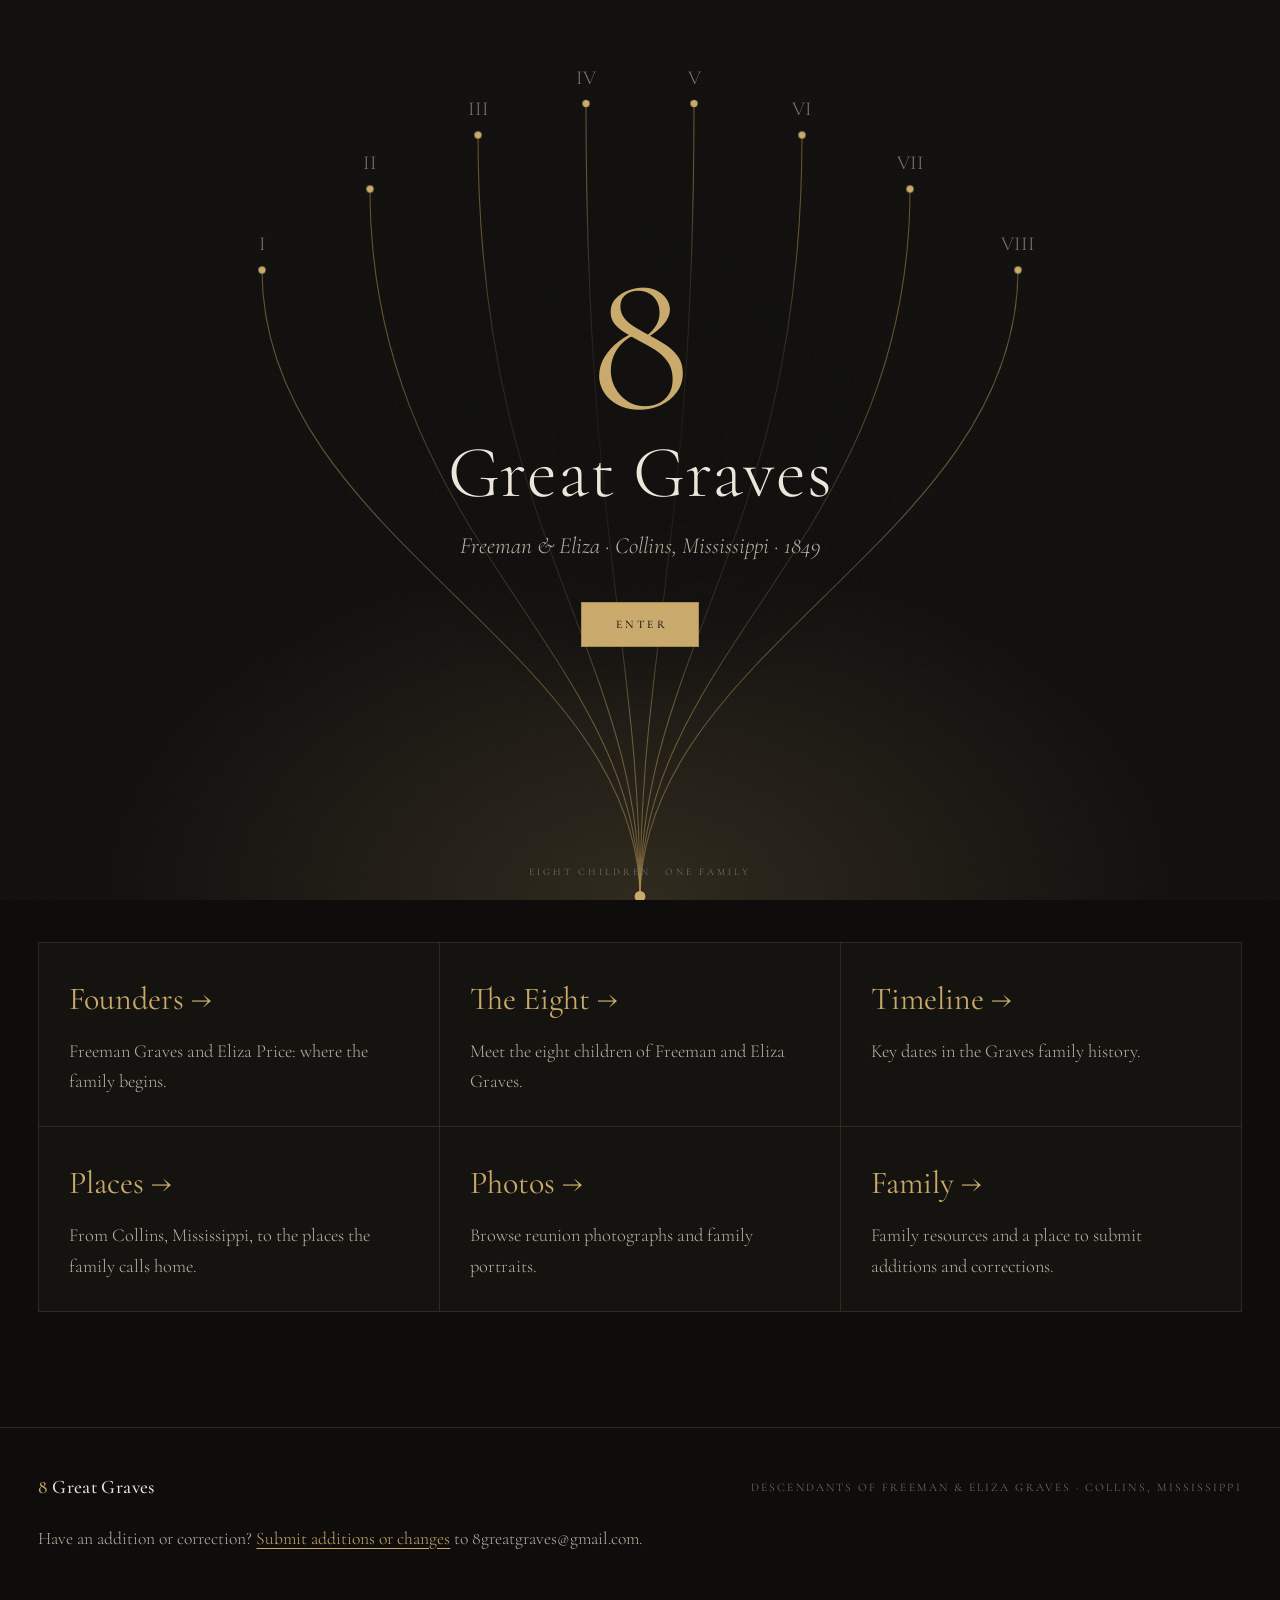
==== commit 5066728a: "Swap home layout: tree left, title and family list right" ====
--- a/index.html
+++ b/index.html
@@ -30,7 +30,8 @@
   <div class="hint" aria-hidden="true">Eight children · one family</div>
 </div>
 
-<nav class="nav" id="nav" aria-label="Main navigation"><div class="wrap"><a href="index.html" class="brand"><b>8</b> Great Graves</a><button type="button" class="menu-btn" id="menuBtn" aria-label="Open menu" aria-controls="menu" aria-expanded="false"><span></span><span></span><span></span></button><ul id="menu"><li><a href="index.html" aria-current="page">Home</a></li><li><a href="founders.html">Founders</a></li><li><a href="eight.html">The Eight</a></li><li><a href="timeline.html">Timeline</a></li><li><a href="places.html">Places</a></li><li><a href="photos.html">Photos</a></li><li><a href="family.html">Family</a></li></ul></div></nav><main id="content"><header class="hero" id="top" tabindex="-1"><svg class="home-tree" viewBox="0 0 1400 1000" fill="none" xmlns="http://www.w3.org/2000/svg" aria-hidden="true" focusable="false">
+<nav class="nav" id="nav" aria-label="Main navigation"><div class="wrap"><a href="index.html" class="brand"><b>8</b> Great Graves</a><button type="button" class="menu-btn" id="menuBtn" aria-label="Open menu" aria-controls="menu" aria-expanded="false"><span></span><span></span><span></span></button><ul id="menu"><li><a href="index.html" aria-current="page">Home</a></li><li><a href="founders.html">Founders</a></li><li><a href="eight.html">The Eight</a></li><li><a href="timeline.html">Timeline</a></li><li><a href="places.html">Places</a></li><li><a href="photos.html">Photos</a></li><li><a href="family.html">Family</a></li></ul></div></nav><main id="content"><header class="hero" id="top" tabindex="-1">
+  <div class="wrap"><div class="hero-art"><svg class="home-tree" viewBox="0 0 1400 1000" fill="none" xmlns="http://www.w3.org/2000/svg" aria-hidden="true" focusable="false">
 <g stroke="currentColor" stroke-linecap="round" stroke-linejoin="round">
 <path d="M549 919C590 897 614 873 618 829C625 776 609 715 620 657L626 611C589 584 559 556 530 519C492 510 453 492 424 468L370 433C414 451 455 469 496 471C460 433 444 392 423 353C458 380 479 426 515 451L568 488C546 435 539 392 530 339C558 376 563 420 589 460L628 510C628 455 613 409 600 366C629 398 638 433 650 471C671 436 681 388 680 343C698 383 693 427 685 463C719 443 749 414 771 375C760 425 735 457 704 484C749 478 785 452 817 422C801 459 771 481 744 499C804 492 863 465 902 433C880 468 848 490 809 507L745 532C715 558 702 586 692 624C679 674 686 726 681 770C678 815 690 853 708 879C722 899 748 909 769 920C735 918 709 910 682 896L665 877C661 898 671 916 688 931C663 923 648 911 640 892C618 919 584 927 549 919Z" stroke-width="2.1" fill="currentColor" fill-opacity=".055"/>
 <path d="M562 928C596 922 615 917 637 903M685 923L735 934M608 932L624 916M718 915L786 927" stroke-width="1.1"/>
@@ -565,8 +566,7 @@
 <path d="M481.2 416.9q-8.8 -12.5 12.5 -11.3q6.3 12.5 -12.5 11.3" opacity="0.28" stroke-width=".8"/>
 <path d="M412.3 523.8q-8.5 -12.2 12.2 -10.9q6.1 12.2 -12.2 10.9" opacity="0.48" stroke-width=".8"/>
 <path d="M393.1 468.2q-3.2 -4.6 4.6 -4.2q2.3 4.6 -4.6 4.2" opacity="0.29" stroke-width=".8"/>
-</g></svg>
-  <div class="wrap">
+</g></svg></div><div class="hero-copy">
     <div class="reveal">
       <div class="eyebrow">Collins, Mississippi · Since 1849</div>
       <h1>The <em>8</em> Great Graves</h1>
@@ -589,7 +589,7 @@
         <li><a href="eight.html#c7"><i>VII</i><strong>Jasper</strong><small>1891</small></a></li>
         <li><a href="eight.html#c8"><i>VIII</i><strong>Daniel</strong><small>1897</small></a></li>
       </ol>
-    </nav>
+    </nav></div>
   </div>
   <a href="founders.html" class="scroll-cue">Meet the founders</a>
 </header><section class="home-links"><div class="wrap"><div class="home-grid"><a class="home-card" href="founders.html"><h2>Founders &rarr;</h2><p>Freeman Graves and Eliza Price: where the family begins.</p></a><a class="home-card" href="eight.html"><h2>The Eight &rarr;</h2><p>Meet the eight children of Freeman and Eliza Graves.</p></a><a class="home-card" href="timeline.html"><h2>Timeline &rarr;</h2><p>Key dates in the Graves family history.</p></a><a class="home-card" href="places.html"><h2>Places &rarr;</h2><p>From Collins, Mississippi, to the places the family calls home.</p></a><a class="home-card" href="photos.html"><h2>Photos &rarr;</h2><p>Browse reunion photographs and family portraits.</p></a><a class="home-card" href="family.html"><h2>Family &rarr;</h2><p>Family resources and a place to submit additions and corrections.</p></a></div></div></section></main><footer>
--- a/assets/site.css
+++ b/assets/site.css
@@ -255,12 +255,20 @@
 @media(max-width:760px){.home-grid{grid-template-columns:1fr}}
 
 
-/* Oak sketch sits inside the hero, beneath its text layer. */
-.home-page .hero{isolation:isolate}
-.home-tree{position:absolute;inset:0;width:100%;height:100%;color:#c9b991;opacity:.24;pointer-events:none;z-index:0}
+
+/* Tree on the left; title and family roll on the right. */
+.home-page .hero .wrap{grid-template-columns:1fr 1.05fr;gap:clamp(32px,5vw,80px)}
+.hero-art{position:relative;align-self:stretch;min-height:680px;display:flex;align-items:center}
+.home-tree{display:block;width:125%;max-width:none;height:auto;margin-left:-12.5%;color:#c9b991;opacity:.58;pointer-events:none}
 .home-tree path{vector-effect:non-scaling-stroke}
-.home-page .hero .wrap,.home-page .scroll-cue{position:relative;z-index:2}
-.home-page .hero::after{z-index:1;background:linear-gradient(90deg,rgba(14,13,11,.1),transparent 70%);pointer-events:none}
-.home-page .scroll-cue{position:absolute}
-@media(max-width:1000px){.home-tree{width:140%;left:-20%;opacity:.21}}
-@media(max-width:760px){.home-tree{width:190%;left:-45%;height:100%;opacity:.18}}
+.hero-copy{position:relative;z-index:1}
+.home-page .hero h1{font-size:clamp(3.2rem,6.2vw,6.5rem)}
+.home-page .roll{border-left:0;border-top:1px solid var(--rule);padding:24px 0 0;margin-top:36px}
+.home-page .roll ol{display:grid;grid-template-columns:1fr 1fr;column-gap:24px}
+.home-page .roll a{grid-template-columns:2em 1fr auto}
+.home-page .roll li:nth-last-child(2) a{border-bottom:0}
+.home-page .roll strong{font-size:1.2rem}
+.home-page .hero::after{opacity:.4}
+@media(max-width:1000px){.hero-art{min-height:540px}.home-page .hero .wrap{gap:24px}.home-page .roll ol{grid-template-columns:1fr}.home-page .roll li:nth-last-child(2) a{border-bottom:1px solid var(--rule)}}
+@media(max-width:760px){.home-page .hero{padding-top:92px}.home-page .hero .wrap{grid-template-columns:1fr}.hero-art{min-height:0;max-height:360px;overflow:hidden;justify-content:center}.home-tree{width:min(120%,600px);height:390px;margin:0}.home-page .hero h1{font-size:clamp(3.2rem,12vw,5rem)}.home-page .roll ol{grid-template-columns:1fr 1fr}.home-page .roll li:nth-last-child(2) a{border-bottom:0}}
+@media(max-width:400px){.home-page .roll ol{grid-template-columns:1fr}.home-page .roll li:nth-last-child(2) a{border-bottom:1px solid var(--rule)}}
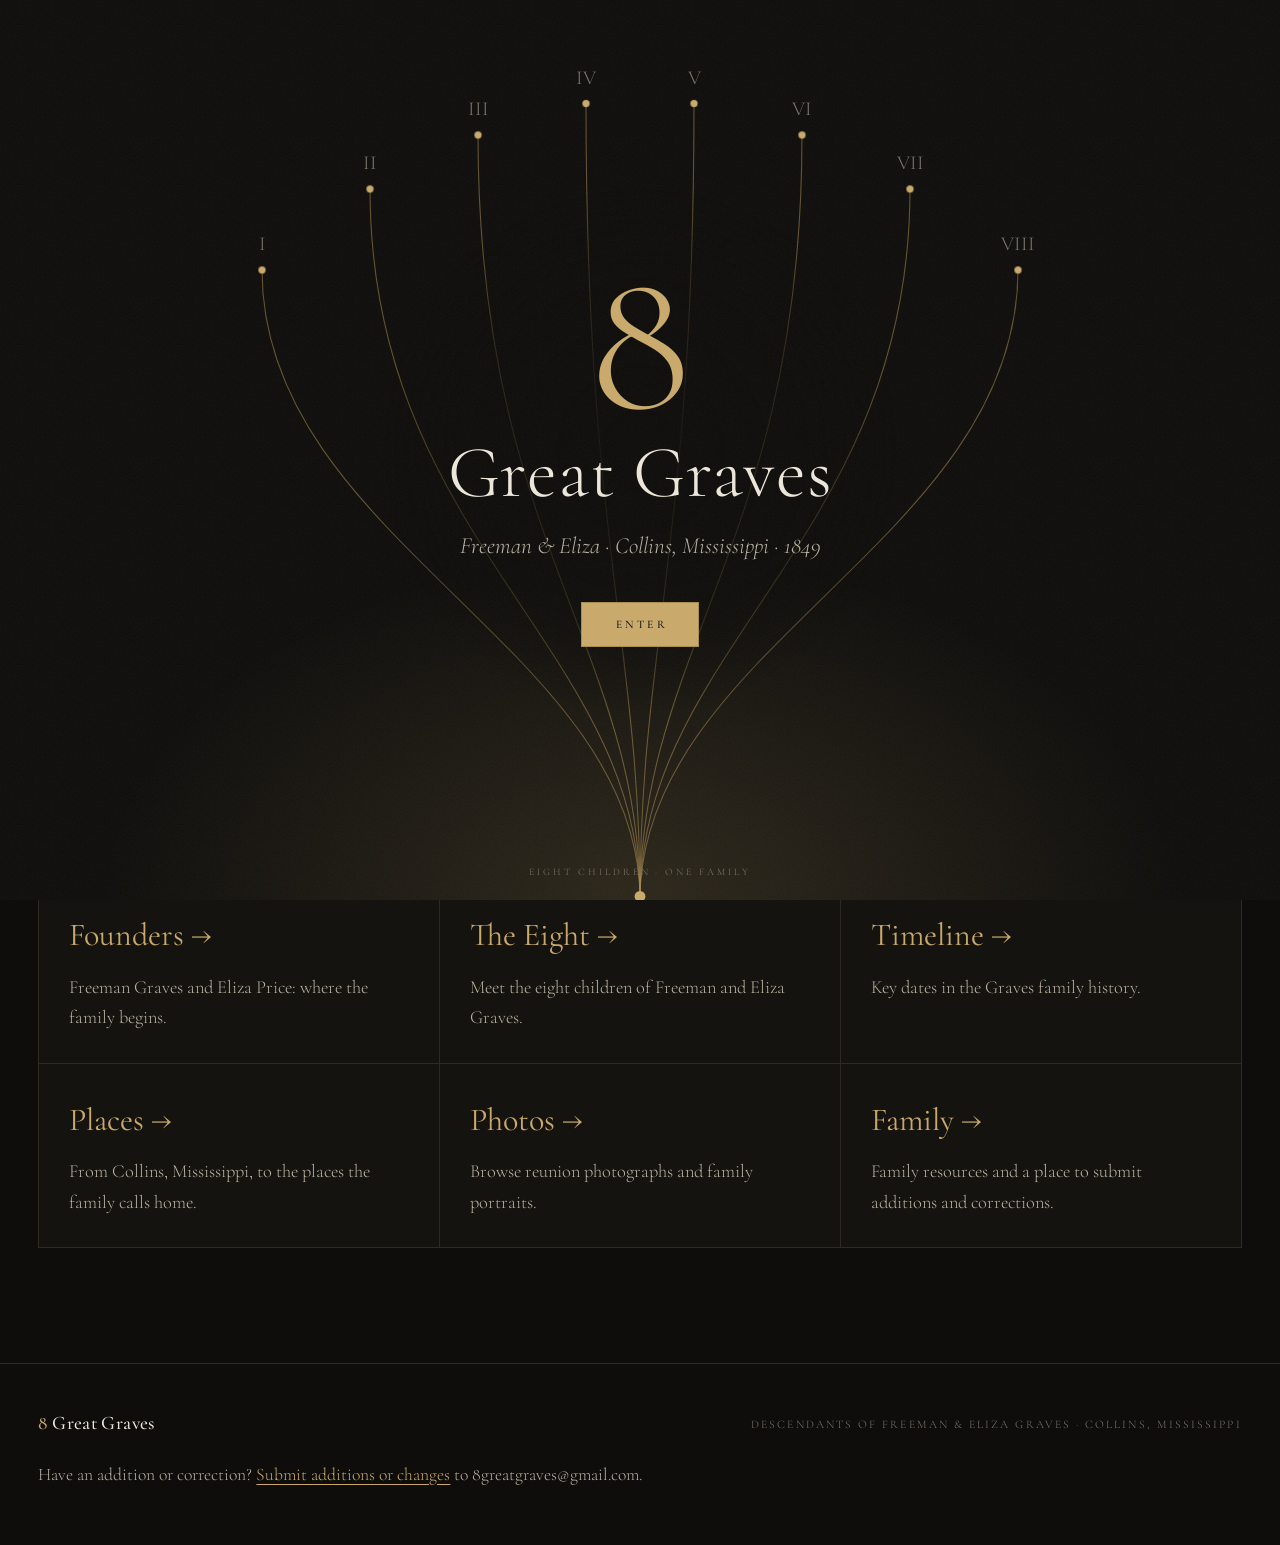
==== commit c1fc3f33: "Center oversized tree behind title on left and family names on right" ====
--- a/index.html
+++ b/index.html
@@ -30,8 +30,7 @@
   <div class="hint" aria-hidden="true">Eight children · one family</div>
 </div>
 
-<nav class="nav" id="nav" aria-label="Main navigation"><div class="wrap"><a href="index.html" class="brand"><b>8</b> Great Graves</a><button type="button" class="menu-btn" id="menuBtn" aria-label="Open menu" aria-controls="menu" aria-expanded="false"><span></span><span></span><span></span></button><ul id="menu"><li><a href="index.html" aria-current="page">Home</a></li><li><a href="founders.html">Founders</a></li><li><a href="eight.html">The Eight</a></li><li><a href="timeline.html">Timeline</a></li><li><a href="places.html">Places</a></li><li><a href="photos.html">Photos</a></li><li><a href="family.html">Family</a></li></ul></div></nav><main id="content"><header class="hero" id="top" tabindex="-1">
-  <div class="wrap"><div class="hero-art"><svg class="home-tree" viewBox="0 0 1400 1000" fill="none" xmlns="http://www.w3.org/2000/svg" aria-hidden="true" focusable="false">
+<nav class="nav" id="nav" aria-label="Main navigation"><div class="wrap"><a href="index.html" class="brand"><b>8</b> Great Graves</a><button type="button" class="menu-btn" id="menuBtn" aria-label="Open menu" aria-controls="menu" aria-expanded="false"><span></span><span></span><span></span></button><ul id="menu"><li><a href="index.html" aria-current="page">Home</a></li><li><a href="founders.html">Founders</a></li><li><a href="eight.html">The Eight</a></li><li><a href="timeline.html">Timeline</a></li><li><a href="places.html">Places</a></li><li><a href="photos.html">Photos</a></li><li><a href="family.html">Family</a></li></ul></div></nav><main id="content"><header class="hero" id="top" tabindex="-1"><svg class="home-tree" viewBox="0 0 1400 1000" fill="none" xmlns="http://www.w3.org/2000/svg" aria-hidden="true" focusable="false">
 <g stroke="currentColor" stroke-linecap="round" stroke-linejoin="round">
 <path d="M549 919C590 897 614 873 618 829C625 776 609 715 620 657L626 611C589 584 559 556 530 519C492 510 453 492 424 468L370 433C414 451 455 469 496 471C460 433 444 392 423 353C458 380 479 426 515 451L568 488C546 435 539 392 530 339C558 376 563 420 589 460L628 510C628 455 613 409 600 366C629 398 638 433 650 471C671 436 681 388 680 343C698 383 693 427 685 463C719 443 749 414 771 375C760 425 735 457 704 484C749 478 785 452 817 422C801 459 771 481 744 499C804 492 863 465 902 433C880 468 848 490 809 507L745 532C715 558 702 586 692 624C679 674 686 726 681 770C678 815 690 853 708 879C722 899 748 909 769 920C735 918 709 910 682 896L665 877C661 898 671 916 688 931C663 923 648 911 640 892C618 919 584 927 549 919Z" stroke-width="2.1" fill="currentColor" fill-opacity=".055"/>
 <path d="M562 928C596 922 615 917 637 903M685 923L735 934M608 932L624 916M718 915L786 927" stroke-width="1.1"/>
@@ -566,7 +565,8 @@
 <path d="M481.2 416.9q-8.8 -12.5 12.5 -11.3q6.3 12.5 -12.5 11.3" opacity="0.28" stroke-width=".8"/>
 <path d="M412.3 523.8q-8.5 -12.2 12.2 -10.9q6.1 12.2 -12.2 10.9" opacity="0.48" stroke-width=".8"/>
 <path d="M393.1 468.2q-3.2 -4.6 4.6 -4.2q2.3 4.6 -4.6 4.2" opacity="0.29" stroke-width=".8"/>
-</g></svg></div><div class="hero-copy">
+</g></svg>
+  <div class="wrap"><div class="hero-copy">
     <div class="reveal">
       <div class="eyebrow">Collins, Mississippi · Since 1849</div>
       <h1>The <em>8</em> Great Graves</h1>
@@ -576,7 +576,7 @@
         <span><b>58</b> grandchildren on record</span>
         <span><b>9</b> generations</span>
       </div>
-    </div>
+    </div></div>
     <nav class="roll reveal" aria-label="The eight children">
       <div class="eyebrow">The eight, in birth order</div>
       <ol>
@@ -589,7 +589,7 @@
         <li><a href="eight.html#c7"><i>VII</i><strong>Jasper</strong><small>1891</small></a></li>
         <li><a href="eight.html#c8"><i>VIII</i><strong>Daniel</strong><small>1897</small></a></li>
       </ol>
-    </nav></div>
+    </nav>
   </div>
   <a href="founders.html" class="scroll-cue">Meet the founders</a>
 </header><section class="home-links"><div class="wrap"><div class="home-grid"><a class="home-card" href="founders.html"><h2>Founders &rarr;</h2><p>Freeman Graves and Eliza Price: where the family begins.</p></a><a class="home-card" href="eight.html"><h2>The Eight &rarr;</h2><p>Meet the eight children of Freeman and Eliza Graves.</p></a><a class="home-card" href="timeline.html"><h2>Timeline &rarr;</h2><p>Key dates in the Graves family history.</p></a><a class="home-card" href="places.html"><h2>Places &rarr;</h2><p>From Collins, Mississippi, to the places the family calls home.</p></a><a class="home-card" href="photos.html"><h2>Photos &rarr;</h2><p>Browse reunion photographs and family portraits.</p></a><a class="home-card" href="family.html"><h2>Family &rarr;</h2><p>Family resources and a place to submit additions and corrections.</p></a></div></div></section></main><footer>
--- a/assets/site.css
+++ b/assets/site.css
@@ -256,19 +256,21 @@
 
 
 
-/* Tree on the left; title and family roll on the right. */
-.home-page .hero .wrap{grid-template-columns:1fr 1.05fr;gap:clamp(32px,5vw,80px)}
-.hero-art{position:relative;align-self:stretch;min-height:680px;display:flex;align-items:center}
-.home-tree{display:block;width:125%;max-width:none;height:auto;margin-left:-12.5%;color:#c9b991;opacity:.58;pointer-events:none}
+
+/* Centered tree behind the left title and right family list. */
+.home-page .hero{isolation:isolate;min-height:clamp(720px,94svh,1080px)}
+.home-page .hero .wrap{grid-template-columns:minmax(0,1fr) minmax(0,.82fr);gap:clamp(120px,19vw,320px);position:relative;z-index:2}
+.home-page .hero-copy{position:relative}
+.home-tree{position:absolute;left:50%;top:50%;transform:translate(-50%,-50%);width:clamp(1150px,112vw,1900px);height:115%;max-width:none;color:#c9b991;opacity:.3;pointer-events:none;z-index:0}
 .home-tree path{vector-effect:non-scaling-stroke}
-.hero-copy{position:relative;z-index:1}
-.home-page .hero h1{font-size:clamp(3.2rem,6.2vw,6.5rem)}
-.home-page .roll{border-left:0;border-top:1px solid var(--rule);padding:24px 0 0;margin-top:36px}
-.home-page .roll ol{display:grid;grid-template-columns:1fr 1fr;column-gap:24px}
-.home-page .roll a{grid-template-columns:2em 1fr auto}
-.home-page .roll li:nth-last-child(2) a{border-bottom:0}
-.home-page .roll strong{font-size:1.2rem}
-.home-page .hero::after{opacity:.4}
-@media(max-width:1000px){.hero-art{min-height:540px}.home-page .hero .wrap{gap:24px}.home-page .roll ol{grid-template-columns:1fr}.home-page .roll li:nth-last-child(2) a{border-bottom:1px solid var(--rule)}}
-@media(max-width:760px){.home-page .hero{padding-top:92px}.home-page .hero .wrap{grid-template-columns:1fr}.hero-art{min-height:0;max-height:360px;overflow:hidden;justify-content:center}.home-tree{width:min(120%,600px);height:390px;margin:0}.home-page .hero h1{font-size:clamp(3.2rem,12vw,5rem)}.home-page .roll ol{grid-template-columns:1fr 1fr}.home-page .roll li:nth-last-child(2) a{border-bottom:0}}
+.home-page .hero::after{z-index:1;background:linear-gradient(90deg,rgba(14,13,11,.22),transparent 42%,transparent 62%,rgba(14,13,11,.18));pointer-events:none}
+.home-page .hero h1{font-size:clamp(3.2rem,6.6vw,7.1rem)}
+.home-page .roll{border-left:1px solid var(--rule);border-top:0;padding-left:clamp(20px,2.4vw,38px);padding-top:0;margin-top:0}
+.home-page .roll ol{display:block}
+.home-page .roll a{grid-template-columns:2.5em 1fr auto}
+.home-page .roll li:nth-last-child(2) a{border-bottom:1px solid var(--rule)}
+.home-page .roll strong{font-size:clamp(1.2rem,1.7vw,1.65rem)}
+.home-page .scroll-cue{z-index:2}
+@media(max-width:1000px) and (min-width:761px){.home-page .hero .wrap{grid-template-columns:1fr 1fr;gap:64px}.home-tree{width:1300px;opacity:.25}}
+@media(max-width:760px){.home-page .hero{min-height:auto;padding-top:110px}.home-page .hero .wrap{grid-template-columns:1fr;gap:48px}.home-tree{width:1100px;height:100%;opacity:.2}.home-page .hero h1{font-size:clamp(3.2rem,12vw,5rem)}.home-page .roll{border-left:0;border-top:1px solid var(--rule);padding:24px 0 0}.home-page .roll ol{display:grid;grid-template-columns:1fr 1fr;column-gap:24px}.home-page .roll li:nth-last-child(2) a{border-bottom:0}}
 @media(max-width:400px){.home-page .roll ol{grid-template-columns:1fr}.home-page .roll li:nth-last-child(2) a{border-bottom:1px solid var(--rule)}}
